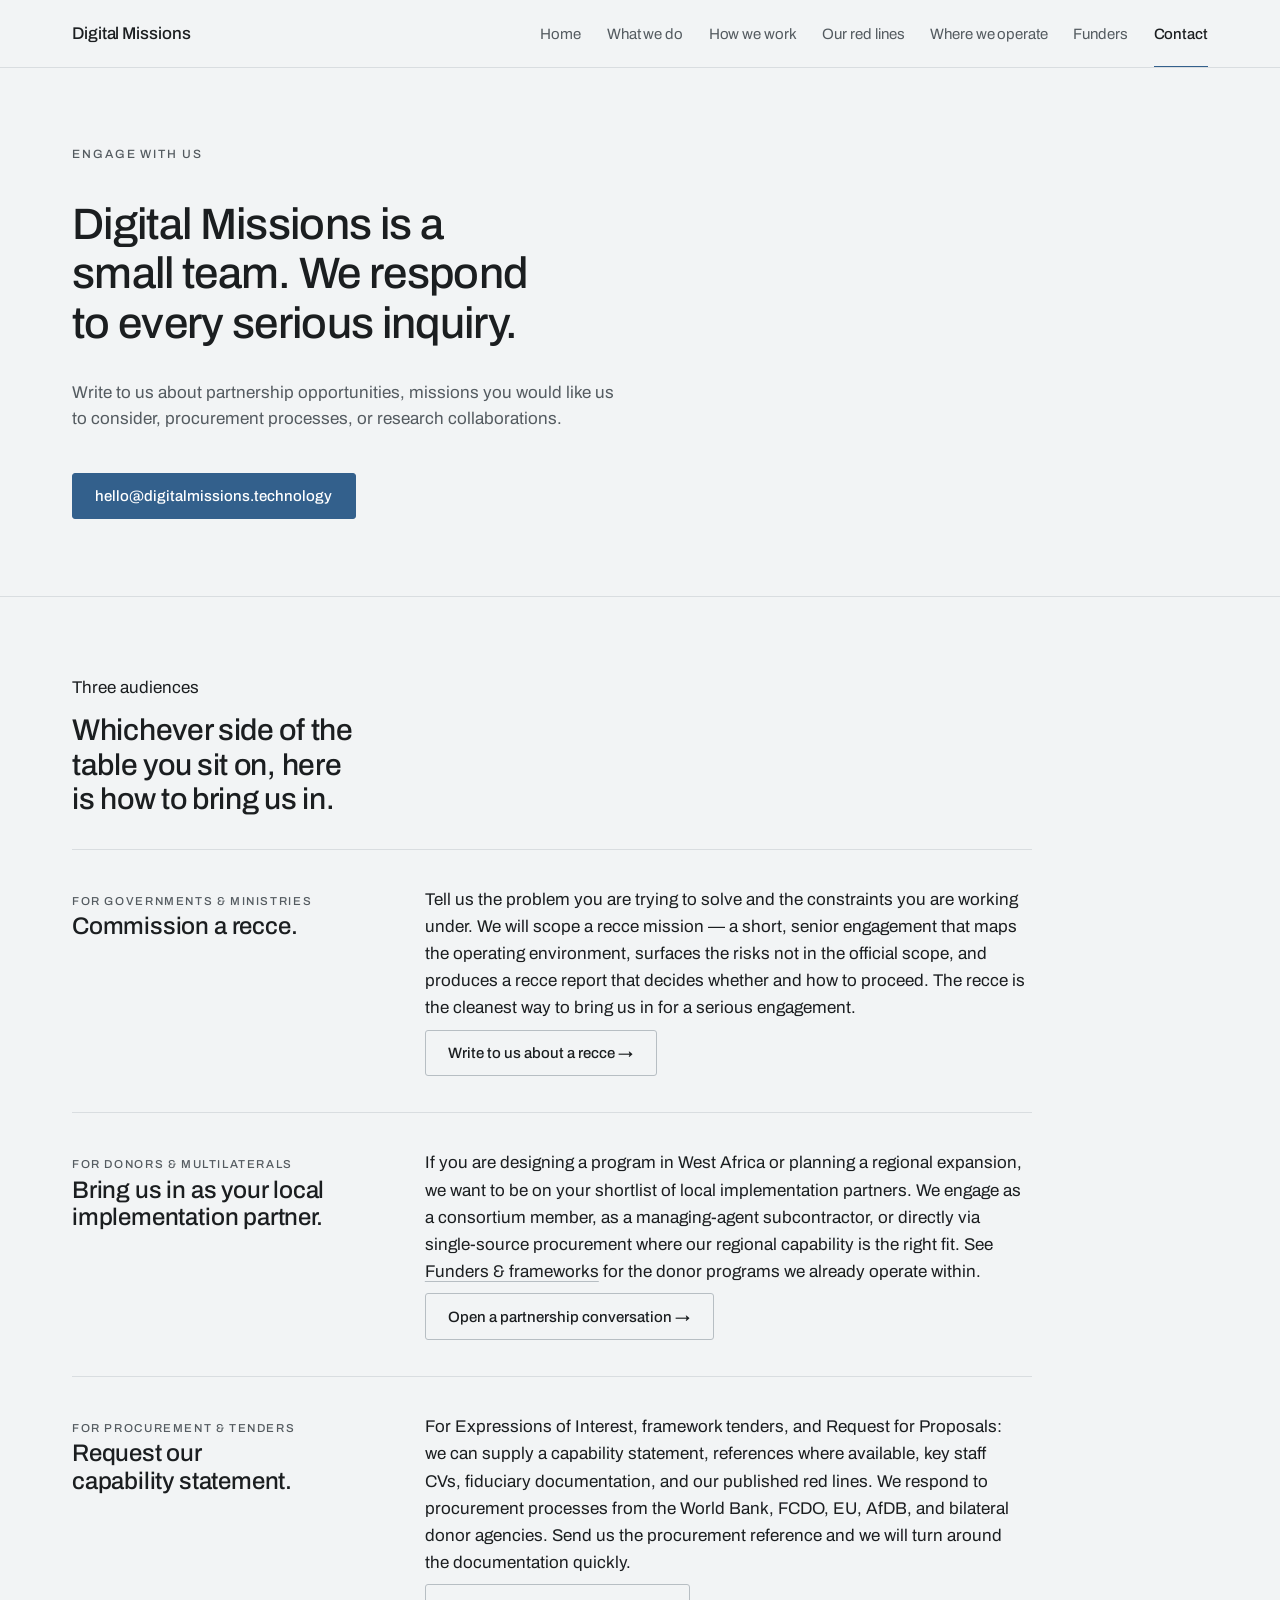
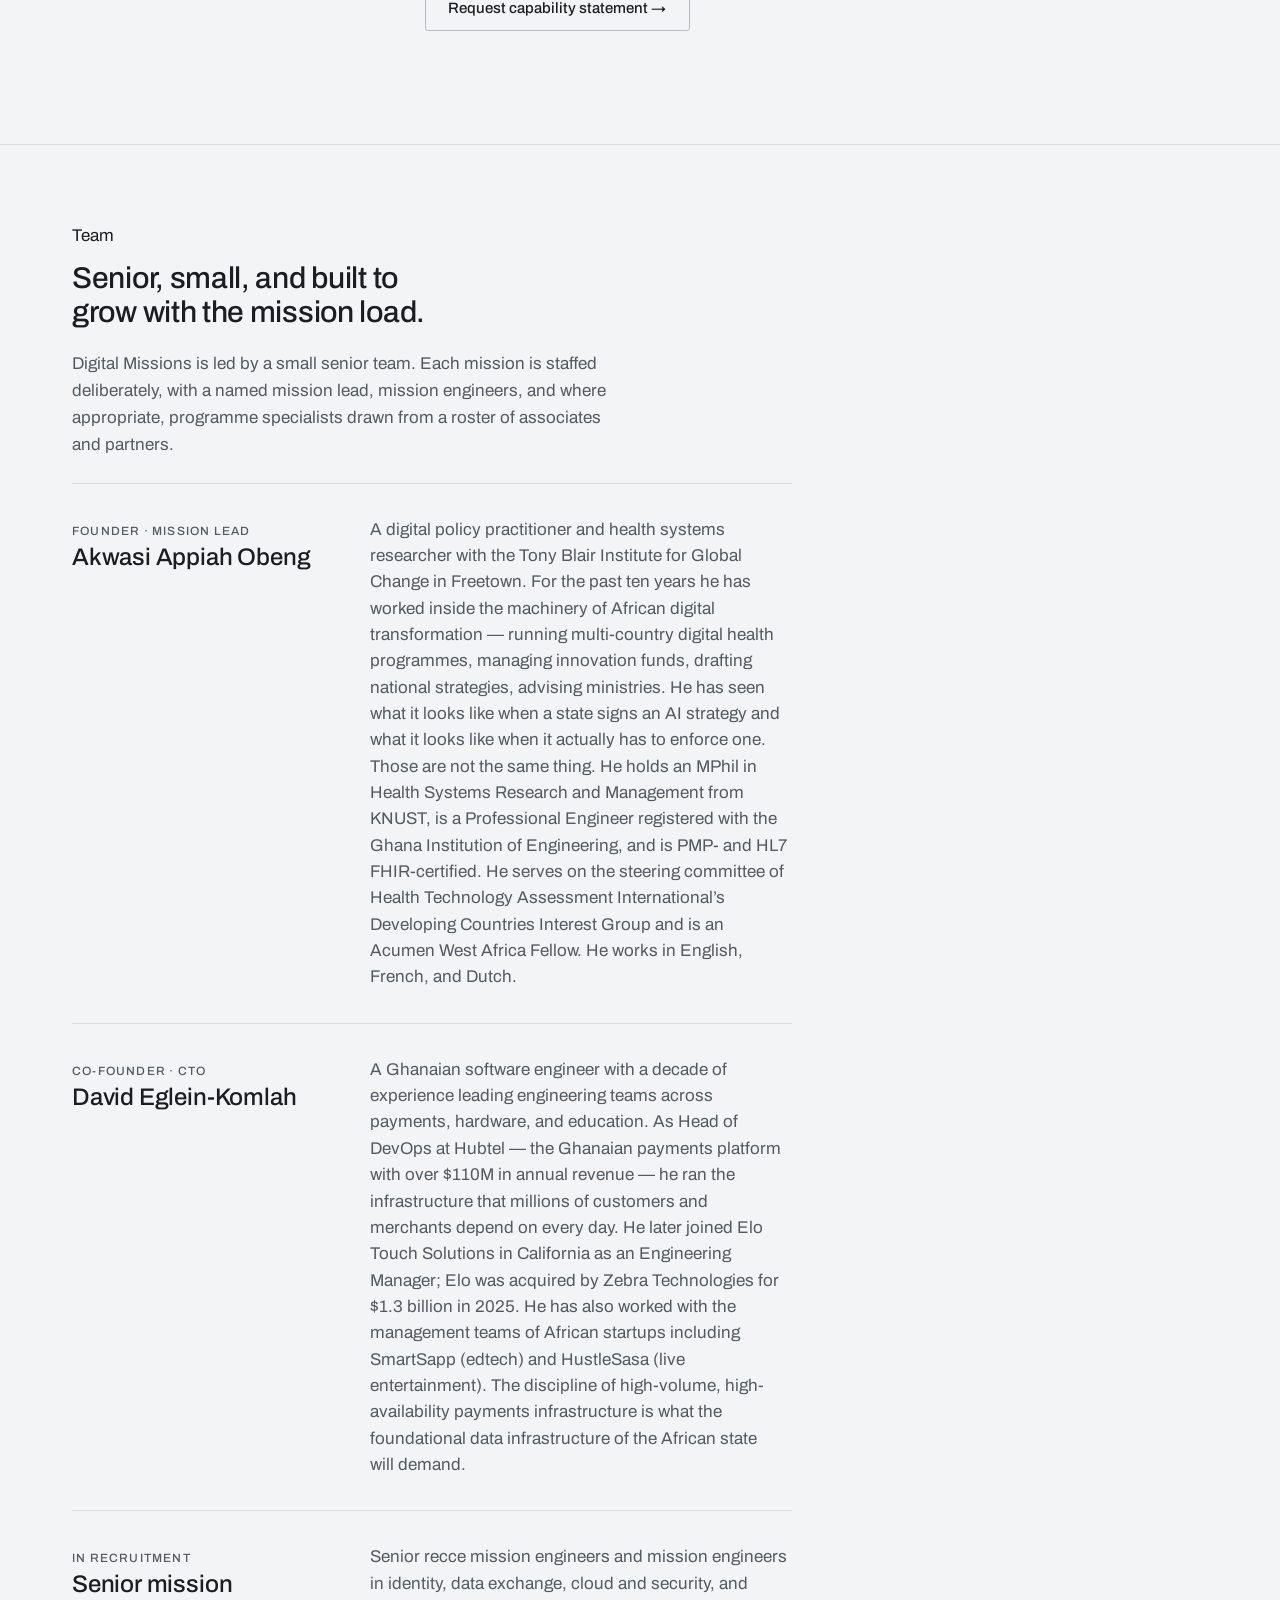
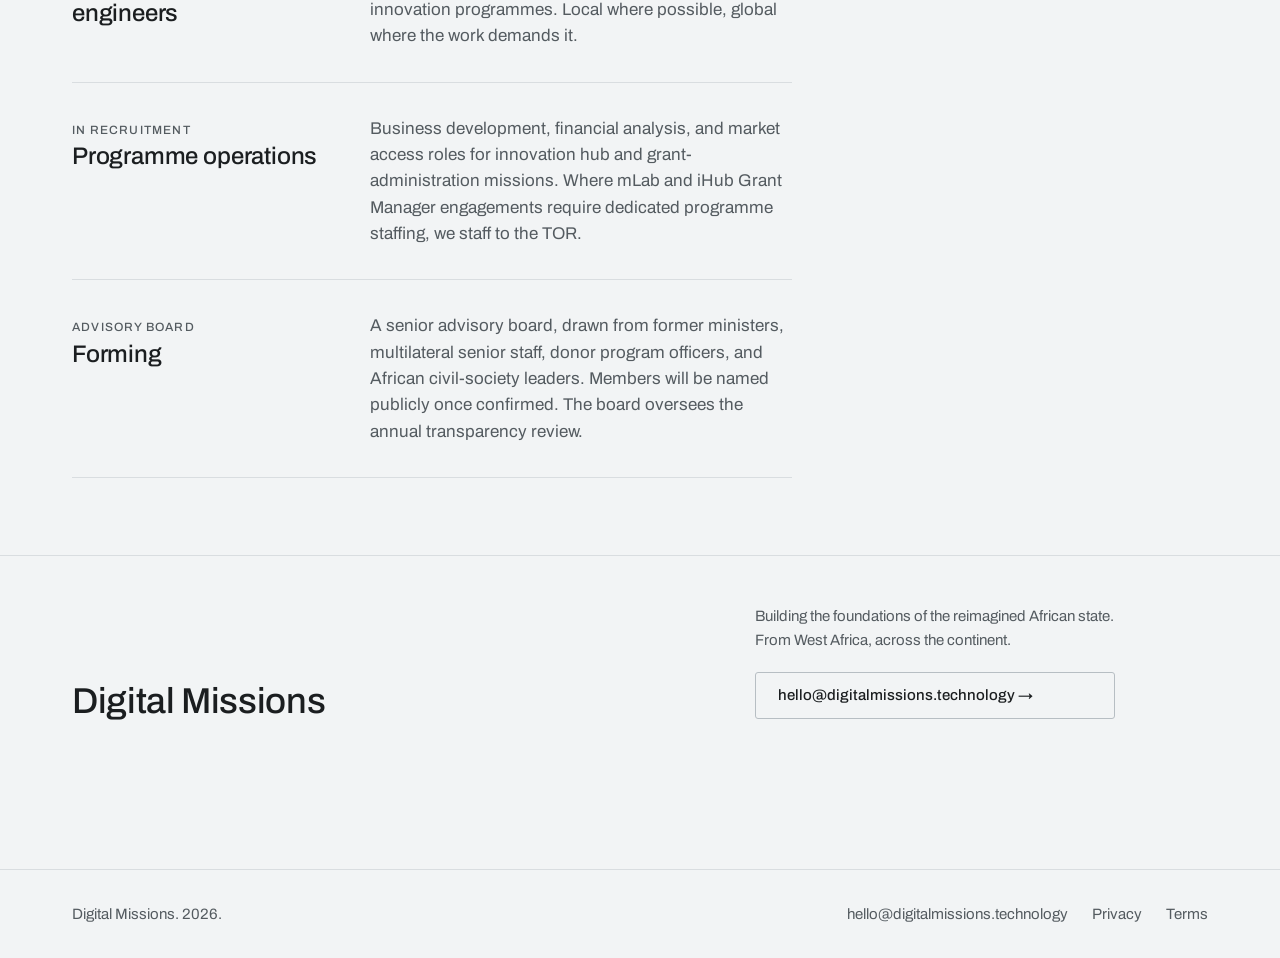
==== contact.html @ 61e6947c "Calm blue system: cool field, slate-navy panels, steel-blue accent 'Introduce some calm blue' execut" ====
<!doctype html>
<html lang="en">
<head>
  <meta charset="utf-8">
  <meta name="viewport" content="width=device-width, initial-scale=1">
  <meta name="theme-color" content="#F2F4F5">
  <title>Contact &mdash; Digital Missions</title>
  <meta name="description" content="Digital Missions is a small team. We respond to every serious inquiry. Write to us about partnership opportunities, missions you would like us to consider, or research collaborations.">
  <link rel="canonical" href="https://digitalmissions.technology/contact.html">
  <link rel="icon" type="image/svg+xml" href="assets/favicon.svg">
  <link rel="preconnect" href="https://fonts.googleapis.com">
  <link rel="preconnect" href="https://fonts.gstatic.com" crossorigin>
  <link rel="stylesheet" href="assets/styles.css?v=20260628.4">
</head>
<body>

<a class="skip-link" href="#main">Skip to content</a>

<header class="site-header">
  <div class="container header-inner">
    <a class="brand" href="index.html" aria-label="Digital Missions">Digital Missions</a>
    <nav class="primary-nav" aria-label="Primary">
      <ul>
        <li><a href="index.html">Home</a></li>
        <li><a href="what-we-do.html">What we do</a></li>
        <li><a href="how-we-work.html">How we work</a></li>
        <li><a href="our-red-lines.html">Our red lines</a></li>
        <li><a href="where-we-operate.html">Where we operate</a></li>
        <li><a href="funders.html">Funders</a></li>
        <li><a href="contact.html" aria-current="page">Contact</a></li>
      </ul>
    </nav>
    <details class="mobile-nav" aria-label="Primary navigation">
      <summary><span>Toggle navigation</span></summary>
      <div class="mobile-nav-panel">
        <ul>
          <li><a href="index.html">Home</a></li>
          <li><a href="what-we-do.html">What we do</a></li>
          <li><a href="how-we-work.html">How we work</a></li>
          <li><a href="our-red-lines.html">Our red lines</a></li>
          <li><a href="where-we-operate.html">Where we operate</a></li>
        <li><a href="funders.html">Funders</a></li>
          <li><a href="contact.html" aria-current="page">Contact</a></li>
        </ul>
      </div>
    </details>
  </div>
</header>

<main id="main">

  <section class="hero-soft">
    <div class="container">
      <span class="hero-tag">Engage with us</span>
      <h1>Digital Missions is a small team. We respond to every serious inquiry.</h1>
      <p class="hero-summary">Write to us about partnership opportunities, missions you would like us to consider, procurement processes, or research collaborations.</p>
      <div class="hero-actions">
        <a class="btn btn--filled" href="mailto:hello@digitalmissions.technology">hello@digitalmissions.technology</a>
      </div>
    </div>
  </section>

  <!-- Three audiences -->
  <section class="section">
    <div class="container">
      <div class="column column--wide">
        <header style="margin-bottom: 2rem;">
          <span class="hero-tag" style="display: block; margin-bottom: 0.75rem;">Three audiences</span>
          <h2 style="max-width: 22ch;">Whichever side of the table you sit on, here is how to bring us in.</h2>
        </header>

        <div class="audience-list">
          <article class="audience">
            <div>
              <span class="audience__label">For governments &amp; ministries</span>
              <h3 class="audience__title">Commission a recce.</h3>
            </div>
            <div>
              <p class="audience__body">Tell us the problem you are trying to solve and the constraints you are working under. We will scope a recce mission &mdash; a short, senior engagement that maps the operating environment, surfaces the risks not in the official scope, and produces a recce report that decides whether and how to proceed. The recce is the cleanest way to bring us in for a serious engagement.</p>
              <a class="btn audience__cta" href="mailto:hello@digitalmissions.technology?subject=Recce%20enquiry">Write to us about a recce &rarr;</a>
            </div>
          </article>

          <article class="audience">
            <div>
              <span class="audience__label">For donors &amp; multilaterals</span>
              <h3 class="audience__title">Bring us in as your local implementation partner.</h3>
            </div>
            <div>
              <p class="audience__body">If you are designing a program in West Africa or planning a regional expansion, we want to be on your shortlist of local implementation partners. We engage as a consortium member, as a managing-agent subcontractor, or directly via single-source procurement where our regional capability is the right fit. See <a href="funders.html">Funders &amp; frameworks</a> for the donor programs we already operate within.</p>
              <a class="btn audience__cta" href="mailto:hello@digitalmissions.technology?subject=Partnership%20enquiry">Open a partnership conversation &rarr;</a>
            </div>
          </article>

          <article class="audience">
            <div>
              <span class="audience__label">For procurement &amp; tenders</span>
              <h3 class="audience__title">Request our capability statement.</h3>
            </div>
            <div>
              <p class="audience__body">For Expressions of Interest, framework tenders, and Request for Proposals: we can supply a capability statement, references where available, key staff CVs, fiduciary documentation, and our published red lines. We respond to procurement processes from the World Bank, FCDO, EU, AfDB, and bilateral donor agencies. Send us the procurement reference and we will turn around the documentation quickly.</p>
              <a class="btn audience__cta" href="mailto:hello@digitalmissions.technology?subject=Procurement%20enquiry">Request capability statement &rarr;</a>
            </div>
          </article>
        </div>
      </div>
    </div>
  </section>

  <!-- Team -->
  <section class="section" style="border-top: 1px solid var(--color-border);">
    <div class="container">
      <div class="column">
        <header style="margin-bottom: 1.5rem;">
          <span class="hero-tag" style="display: block; margin-bottom: 0.75rem;">Team</span>
          <h2 style="max-width: 22ch;">Senior, small, and built to grow with the mission load.</h2>
          <p style="max-width: 60ch; color: var(--color-text-muted); margin-top: 1.25rem;">Digital Missions is led by a small senior team. Each mission is staffed deliberately, with a named mission lead, mission engineers, and where appropriate, programme specialists drawn from a roster of associates and partners.</p>
        </header>

        <div class="post-grid">
          <article class="post-row">
            <div>
              <span class="post-row__meta">Founder &middot; Mission lead</span>
              <p class="post-row__title" style="font-size: var(--text-2xl);">Akwasi Appiah Obeng</p>
            </div>
            <p class="post-row__body">A digital policy practitioner and health systems researcher with the Tony Blair Institute for Global Change in Freetown. For the past ten years he has worked inside the machinery of African digital transformation &mdash; running multi-country digital health programmes, managing innovation funds, drafting national strategies, advising ministries. He has seen what it looks like when a state signs an AI strategy and what it looks like when it actually has to enforce one. Those are not the same thing. He holds an MPhil in Health Systems Research and Management from KNUST, is a Professional Engineer registered with the Ghana Institution of Engineering, and is PMP- and HL7 FHIR-certified. He serves on the steering committee of Health Technology Assessment International&rsquo;s Developing Countries Interest Group and is an Acumen West Africa Fellow. He works in English, French, and Dutch.</p>
          </article>

          <article class="post-row">
            <div>
              <span class="post-row__meta">Co-founder &middot; CTO</span>
              <p class="post-row__title" style="font-size: var(--text-2xl);">David Eglein-Komlah</p>
            </div>
            <p class="post-row__body">A Ghanaian software engineer with a decade of experience leading engineering teams across payments, hardware, and education. As Head of DevOps at Hubtel &mdash; the Ghanaian payments platform with over $110M in annual revenue &mdash; he ran the infrastructure that millions of customers and merchants depend on every day. He later joined Elo Touch Solutions in California as an Engineering Manager; Elo was acquired by Zebra Technologies for $1.3 billion in 2025. He has also worked with the management teams of African startups including SmartSapp (edtech) and HustleSasa (live entertainment). The discipline of high-volume, high-availability payments infrastructure is what the foundational data infrastructure of the African state will demand.</p>
          </article>

          <article class="post-row">
            <div>
              <span class="post-row__meta">In recruitment</span>
              <p class="post-row__title" style="font-size: var(--text-2xl);">Senior mission engineers</p>
            </div>
            <p class="post-row__body">Senior recce mission engineers and mission engineers in identity, data exchange, cloud and security, and innovation programmes. Local where possible, global where the work demands it.</p>
          </article>

          <article class="post-row">
            <div>
              <span class="post-row__meta">In recruitment</span>
              <p class="post-row__title" style="font-size: var(--text-2xl);">Programme operations</p>
            </div>
            <p class="post-row__body">Business development, financial analysis, and market access roles for innovation hub and grant-administration missions. Where mLab and iHub Grant Manager engagements require dedicated programme staffing, we staff to the TOR.</p>
          </article>

          <article class="post-row">
            <div>
              <span class="post-row__meta">Advisory board</span>
              <p class="post-row__title" style="font-size: var(--text-2xl);">Forming</p>
            </div>
            <p class="post-row__body">A senior advisory board, drawn from former ministers, multilateral senior staff, donor program officers, and African civil-society leaders. Members will be named publicly once confirmed. The board oversees the annual transparency review.</p>
          </article>
        </div>
      </div>
    </div>
  </section>

</main>

<aside class="big-wordmark">
  <div class="container">
    <h2 class="big-wordmark__mark">Digital Missions</h2>
    <div class="big-wordmark__signup">
      <p>Building the foundations of the reimagined African state. From West Africa, across the continent.</p>
      <a class="btn big-wordmark__cta" href="mailto:hello@digitalmissions.technology">hello@digitalmissions.technology &rarr;</a>
    </div>
  </div>
  <div class="big-wordmark__dots" aria-hidden="true"></div>
</aside>

<footer class="site-footer">
  <div class="container footer-inner">
    <div>Digital Missions. 2026.</div>
    <ul>
      <li><a href="mailto:hello@digitalmissions.technology">hello@digitalmissions.technology</a></li>
      <li><a href="privacy.html">Privacy</a></li>
      <li><a href="terms.html">Terms</a></li>
    </ul>
  </div>
</footer>

</body>
</html>
---- assets/styles.css ----
/* ==========================================================================
   Digital Missions — Stylesheet · RAMS EDITION
   One typeface. One alignment axis. One functional accent.
   Weniger, aber besser.
   ========================================================================== */

@import url('https://fonts.googleapis.com/css2?family=Archivo:wght@400;500;600&display=swap');

/* ----------------------------------------------------------------- Tokens */

:root {
  /* Cool instrument grays — the field carries a calm blue undertone */
  --color-bg:              #F2F4F5;
  --color-hero-bg:         #E8EBED;
  --color-dark-bg:         #21303C;   /* statement panels: deep calm slate-navy */
  --color-dark-text:       #EEF2F4;
  --color-dark-muted:      #93A3AD;
  --color-text:            #1B1E20;
  --color-text-muted:      #545B60;
  /* The single functional accent — calm steel blue.
     Used ONLY for: current state, primary action, live status, focus. */
  --color-accent:          #33608C;
  --color-accent-hover:    #274B6E;
  --color-border:          #D9DDE0;
  --color-border-strong:   #B7BEC3;
  --color-selection-bg:    #33608C;
  --color-selection-text:  #FFFFFF;

  /* One typeface. Grotesque, in the Akzidenz lineage. */
  --font-sans:  'Archivo', -apple-system, BlinkMacSystemFont, 'Segoe UI', Roboto, system-ui, sans-serif;
  --font-serif: 'Archivo', -apple-system, BlinkMacSystemFont, 'Segoe UI', Roboto, system-ui, sans-serif;
  --font-mono:  'Archivo', -apple-system, BlinkMacSystemFont, 'Segoe UI', Roboto, system-ui, sans-serif;

  --content-width:  720px;
  --wide-width:     960px;
  --max-width:      1200px;
  --gutter:         clamp(1.25rem, 4vw, 2rem);

  /* Quieter scale — instrument, not billboard */
  --text-xs:   0.8125rem;
  --text-sm:   0.9375rem;
  --text-base: 1.0625rem;
  --text-lg:   1.1875rem;
  --text-xl:   1.25rem;
  --text-2xl:  clamp(1.3125rem, 0.6vw + 1.125rem, 1.5rem);
  --text-3xl:  clamp(1.5rem, 1vw + 1.1875rem, 1.875rem);
  --text-4xl:  clamp(1.75rem, 1.5vw + 1.25rem, 2.25rem);
  --text-5xl:  clamp(2rem, 2vw + 1.375rem, 2.75rem);

  --leading-tight:  1.15;
  --leading-snug:   1.3;
  --leading-normal: 1.5;
  --leading-body:   1.6;
}

/* ------------------------------------------------------------------ Reset */

*, *::before, *::after { box-sizing: border-box; }

html, body, h1, h2, h3, h4, h5, h6, p, ol, ul, dl, dt, dd, figure, blockquote {
  margin: 0;
  padding: 0;
}

html {
  -webkit-text-size-adjust: 100%;
  text-size-adjust: 100%;
  scroll-behavior: smooth;
}

@media (prefers-reduced-motion: reduce) {
  html { scroll-behavior: auto; }
  *, *::before, *::after { transition: none !important; animation: none !important; }
}

body {
  font-family: var(--font-sans);
  font-size: var(--text-base);
  line-height: var(--leading-body);
  color: var(--color-text);
  background-color: var(--color-bg);
  -webkit-font-smoothing: antialiased;
  -moz-osx-font-smoothing: grayscale;
  text-rendering: optimizeLegibility;
  font-feature-settings: 'kern' 1, 'liga' 1, 'calt' 1, 'ss01' 1;
  min-height: 100vh;
  display: flex;
  flex-direction: column;
}

img, svg { display: block; max-width: 100%; }
ul, ol { list-style: none; }
button { font: inherit; cursor: pointer; }

::selection {
  background: var(--color-selection-bg);
  color: var(--color-selection-text);
}

::-moz-selection {
  background: var(--color-selection-bg);
  color: var(--color-selection-text);
}

:focus-visible {
  outline: 2px solid var(--color-accent);
  outline-offset: 3px;
  border-radius: 1px;
}

/* ------------------------------------------------------------ Typography */

h1, h2, h3, h4 {
  color: var(--color-text);
  text-wrap: balance;
}

/* One grotesque, medium weight. The hierarchy is size and space, not voice. */
h1 {
  font-family: var(--font-sans);
  font-weight: 500;
  font-size: var(--text-5xl);
  line-height: 1.1;
  letter-spacing: -0.015em;
}

h2 {
  font-family: var(--font-sans);
  font-weight: 500;
  font-size: var(--text-3xl);
  line-height: 1.15;
  letter-spacing: -0.01em;
}

h3 {
  font-family: var(--font-sans);
  font-weight: 500;
  font-size: var(--text-xl);
  line-height: var(--leading-snug);
  letter-spacing: -0.008em;
}

h4 {
  font-family: var(--font-sans);
  font-weight: 500;
  font-size: var(--text-lg);
  line-height: var(--leading-snug);
}

p {
  max-width: 68ch;
  text-wrap: pretty;
  hyphens: auto;
  -webkit-hyphens: auto;
}

p + p { margin-top: 1em; }

a {
  color: inherit;
  text-decoration: underline;
  text-decoration-color: var(--color-border-strong);
  text-decoration-thickness: 1px;
  text-underline-offset: 0.22em;
  transition: color 120ms ease, text-decoration-color 120ms ease;
}

a:hover {
  color: var(--color-accent);
  text-decoration-color: var(--color-accent);
}

strong, b { font-weight: 600; }
em, i { font-style: italic; }

/* Eyebrow / kicker — now mono */
.eyebrow {
  font-family: var(--font-mono);
  font-size: 0.78rem;
  font-weight: 500;
  letter-spacing: 0.08em;
  text-transform: uppercase;
  color: var(--color-text-muted);
  display: inline-block;
  font-feature-settings: 'kern' 1, 'liga' 0;
}

/* Generic monospace utility */
.mono {
  font-family: var(--font-mono);
  font-feature-settings: 'kern' 1, 'liga' 0;
  letter-spacing: 0;
}

/* Section index marker —  §01 / THE ARGUMENT —————— */
.section-index {
  display: flex;
  align-items: center;
  gap: 0.75rem;
  font-family: var(--font-mono);
  font-size: 0.75rem;
  font-weight: 500;
  letter-spacing: 0.14em;
  text-transform: uppercase;
  color: var(--color-text-muted);
  margin-bottom: 1.75rem;
}

.section-index__num {
  color: var(--color-accent);
  font-weight: 600;
}

.section-index__rule {
  flex: 1;
  height: 1px;
  background: var(--color-border-strong);
  display: block;
}

/* Live status dot (●) */
.status-dot {
  display: inline-block;
  width: 0.5rem;
  height: 0.5rem;
  border-radius: 50%;
  background: var(--color-accent);
  vertical-align: 0.04em;
  margin-right: 0.45rem;
  position: relative;
}

.status-dot--live::after {
  content: '';
  position: absolute;
  inset: -3px;
  border-radius: 50%;
  border: 1px solid var(--color-accent);
  opacity: 0.45;
  animation: pulse-ring 2.4s cubic-bezier(0.2, 0, 0.4, 1) infinite;
}

.status-dot--idle {
  background: transparent;
  border: 1px solid var(--color-border-strong);
}

@keyframes pulse-ring {
  0%   { transform: scale(0.85); opacity: 0.55; }
  70%  { transform: scale(1.45); opacity: 0; }
  100% { transform: scale(1.45); opacity: 0; }
}

@media (prefers-reduced-motion: reduce) {
  .status-dot--live::after { animation: none; opacity: 0; }
}

/* Mono key-value rows  (COORD / BASE / STATUS) */
.kv {
  display: grid;
  grid-template-columns: max-content 1fr;
  column-gap: 1.25rem;
  row-gap: 0.5rem;
  font-family: var(--font-mono);
  font-size: 0.8125rem;
  letter-spacing: 0.02em;
  margin-top: 1rem;
}

.kv dt {
  color: var(--color-text-muted);
  text-transform: uppercase;
  font-weight: 500;
  letter-spacing: 0.1em;
}

.kv dd {
  color: var(--color-text);
  margin: 0;
}

.kv dd .ok { color: var(--color-accent); font-weight: 500; }

/* Pull quote — serif */
.pullquote {
  font-family: var(--font-serif);
  font-style: italic;
  font-weight: 400;
  font-size: var(--text-3xl);
  line-height: 1.25;
  color: var(--color-accent);
  letter-spacing: -0.01em;
  max-width: 24ch;
  text-wrap: balance;
  border-left: 2px solid var(--color-accent);
  padding-left: clamp(1rem, 2vw, 1.5rem);
  margin: clamp(2.5rem, 5vw, 4rem) 0;
}

.pullquote::before { content: '\201C'; }
.pullquote::after  { content: '\201D'; }

/* Subhead — serif, used in hero */
.subhead {
  font-family: var(--font-serif);
  font-weight: 400;
  font-size: var(--text-3xl);
  line-height: 1.3;
  letter-spacing: -0.01em;
  color: var(--color-text);
  max-width: 22ch;
  text-wrap: balance;
}

/* Generic muted helper */
.muted { color: var(--color-text-muted); }

/* ----------------------------------------------------- Layout primitives */

.container {
  width: 100%;
  max-width: var(--max-width);
  margin-inline: auto;
  padding-inline: var(--gutter);
}

.column {
  width: 100%;
  max-width: var(--content-width);
  margin-inline: auto;
}

.column--wide {
  max-width: var(--wide-width);
}

.skip-link {
  position: absolute;
  top: -100px;
  left: var(--gutter);
  background: var(--color-text);
  color: var(--color-bg);
  padding: 0.75rem 1rem;
  z-index: 100;
  text-decoration: none;
  font-size: var(--text-sm);
  font-weight: 500;
}

.skip-link:focus { top: 1rem; }

/* ------------------------------------------------------- Site header/nav */

.site-header {
  position: relative;
  border-bottom: 1px solid var(--color-border);
  background: var(--color-bg);
  z-index: 10;
}

.header-inner {
  display: flex;
  align-items: center;
  justify-content: space-between;
  gap: 2rem;
  padding-block: 1.25rem;
}

.brand {
  display: inline-flex;
  align-items: center;
  gap: 0.7rem;
  font-family: var(--font-sans);
  font-weight: 600;
  font-size: 1.0625rem;
  letter-spacing: -0.01em;
  color: var(--color-text);
  text-decoration: none;
  white-space: nowrap;
}

.brand:hover { color: var(--color-accent); }

.brand-mark {
  display: block;
  width: 44px;
  height: auto;
  flex-shrink: 0;
  color: var(--color-text);
  transition: transform 200ms ease;
}

.brand:hover .brand-mark {
  transform: translateX(1px);
}

.brand-mark path,
.brand-mark polygon,
.brand-mark polyline,
.brand-mark line {
  stroke: currentColor;
}

.brand-mark circle {
  stroke: currentColor;
}

.brand-mark circle[fill] {
  fill: currentColor;
}

.brand-name__abbr {
  display: block;
  font-family: var(--font-mono);
  font-size: 0.66rem;
  font-weight: 500;
  letter-spacing: 0.18em;
  color: var(--color-text-muted);
  text-transform: uppercase;
  margin-top: 0.1rem;
}

.brand-stack {
  display: inline-flex;
  flex-direction: column;
  align-items: flex-start;
  line-height: 1.05;
}

.primary-nav { display: none; }

.primary-nav ul {
  display: flex;
  align-items: center;
  gap: clamp(1rem, 2vw, 1.75rem);
}

.primary-nav a {
  font-size: var(--text-sm);
  text-decoration: none;
  color: var(--color-text-muted);
  letter-spacing: -0.005em;
  padding-block: 0.25rem;
  position: relative;
  transition: color 120ms ease;
}

.primary-nav a:hover {
  color: var(--color-text);
}

.primary-nav a[aria-current="page"] {
  color: var(--color-text);
  font-weight: 500;
}

.primary-nav a[aria-current="page"]::after {
  content: '';
  position: absolute;
  left: 0;
  right: 0;
  bottom: -1.3rem;
  height: 1px;
  background: var(--color-accent);
}

@media (min-width: 880px) {
  .primary-nav { display: block; }
  .mobile-nav-toggle { display: none; }
}

/* Mobile disclosure nav (uses <details>) */
.mobile-nav {
  display: block;
}

@media (min-width: 880px) {
  .mobile-nav { display: none; }
}

.mobile-nav summary {
  list-style: none;
  font-size: var(--text-sm);
  font-weight: 500;
  letter-spacing: 0.04em;
  text-transform: uppercase;
  cursor: pointer;
  color: var(--color-text);
  padding: 0.4rem 0;
  user-select: none;
}

.mobile-nav summary::-webkit-details-marker { display: none; }
.mobile-nav summary::marker { content: ''; }

.mobile-nav summary::after {
  content: 'Menu';
}

.mobile-nav[open] summary::after {
  content: 'Close';
}

.mobile-nav summary span { display: none; }

.mobile-nav-panel {
  position: absolute;
  top: 100%;
  left: 0;
  right: 0;
  background: var(--color-bg);
  border-bottom: 1px solid var(--color-border);
  padding: 1rem var(--gutter) 2rem;
  z-index: 50;
  box-shadow: 0 8px 24px -16px rgba(26, 26, 26, 0.18);
}

.mobile-nav-panel ul { display: grid; gap: 0.25rem; }

.mobile-nav-panel a {
  display: block;
  font-size: var(--text-lg);
  text-decoration: none;
  padding: 0.75rem 0;
  border-bottom: 1px solid var(--color-border);
  color: var(--color-text);
}

.mobile-nav-panel a[aria-current="page"] {
  color: var(--color-accent);
  font-weight: 500;
}

/* -------------------------------------------------------------- Sections */

main { flex: 1; }

.section {
  padding-block: clamp(3rem, 6vw, 5.5rem);
}

.section--hero {
  padding-block: clamp(4rem, 9vw, 8rem) clamp(3rem, 6vw, 5rem);
}

.section--tight {
  padding-block: clamp(2rem, 4vw, 3.5rem);
}

.section + .section {
  border-top: 1px solid var(--color-border);
}

.section-eyebrow {
  margin-bottom: 1.25rem;
}

.section-heading {
  margin-bottom: 1.5rem;
}

/* --------------------------------------------------------------- Hero    */

.hero {
  display: grid;
  gap: clamp(1.5rem, 3vw, 2.5rem);
}

.hero h1 {
  font-size: var(--text-5xl);
  line-height: 1.05;
  letter-spacing: -0.03em;
  font-weight: 600;
  margin-top: 0.25rem;
}

.hero .subhead {
  max-width: 28ch;
}

.hero-lede {
  font-size: var(--text-lg);
  color: var(--color-text-muted);
  max-width: 60ch;
  margin-top: 0.5rem;
}

/* ------------------------------------------------------- Argument blocks */

.argument-stack {
  display: grid;
  gap: clamp(2.5rem, 5vw, 4rem);
}

.argument {
  display: grid;
  gap: 0.75rem;
  padding-top: 2rem;
  border-top: 1px solid var(--color-border);
}

.argument:first-child {
  border-top: 0;
  padding-top: 0;
}

.argument h3 {
  font-size: var(--text-2xl);
  line-height: 1.25;
  letter-spacing: -0.02em;
  font-weight: 600;
  max-width: 28ch;
  text-wrap: balance;
}

.argument p {
  color: var(--color-text);
}

.argument-number {
  display: inline-flex;
  align-items: center;
  gap: 0.5rem;
  font-family: var(--font-mono);
  font-size: 0.75rem;
  font-weight: 500;
  letter-spacing: 0.12em;
  color: var(--color-accent);
  margin-bottom: 0.6rem;
  text-transform: uppercase;
}

.argument-number::before {
  content: '';
  display: inline-block;
  width: 1.25rem;
  height: 1px;
  background: var(--color-accent);
}

/* ------------------------------------------------------- Capabilities    */

.capability-list {
  display: grid;
  gap: 0;
  border-top: 1px solid var(--color-border-strong);
}

.capability {
  display: grid;
  grid-template-columns: auto 1fr;
  gap: 1rem;
  padding-block: 1.5rem;
  border-bottom: 1px solid var(--color-border);
  align-items: baseline;
}

.capability__index {
  font-family: var(--font-mono);
  font-size: 0.75rem;
  font-weight: 500;
  letter-spacing: 0.06em;
  color: var(--color-accent);
  align-self: start;
  padding-top: 0.4rem;
  white-space: nowrap;
}

.capability__title {
  font-size: var(--text-lg);
  font-weight: 600;
  letter-spacing: -0.01em;
  color: var(--color-text);
  margin: 0;
}

.capability__body {
  color: var(--color-text-muted);
  font-size: 1.0625rem;
  margin-top: 0.35rem;
}

.capability__title-wrap {
  display: contents;
}

@media (min-width: 760px) {
  .capability {
    grid-template-columns: 4rem minmax(0, 0.95fr) minmax(0, 1.55fr);
    gap: 1.5rem;
    align-items: baseline;
  }
  .capability__title { padding-right: 1rem; }
  .capability__body { margin-top: 0; }
}

/* ----------------------------------------------------- Lifecycle diagram
   A strict five-column table in the site's hairline-grid system.
   Sequence is carried by the numbers; no arrows, no decoration.
   All rows top-aligned so labels, titles, and bodies share baselines. */

.lifecycle {
  display: grid;
  grid-template-columns: 1fr;
  gap: 1px;
  background: var(--color-border);
  border: 1px solid var(--color-border);
  margin-block: clamp(2rem, 4vw, 3rem);
}

.lifecycle-stage {
  background: var(--color-bg);
  padding: 1.5rem;
  display: grid;
  gap: 0.6rem;
  align-content: start;
}

.lifecycle-stage__num {
  font-family: var(--font-mono);
  font-size: 0.72rem;
  font-weight: 500;
  color: var(--color-text-muted);
  letter-spacing: 0.18em;
  text-transform: uppercase;
}

.lifecycle-stage__title {
  font-family: var(--font-sans);
  font-size: var(--text-lg);
  font-weight: 500;
  letter-spacing: -0.008em;
  color: var(--color-text);
  line-height: 1.2;
}

.lifecycle-stage__body {
  font-size: 0.9375rem;
  line-height: 1.55;
  color: var(--color-text-muted);
  margin-top: 0.35rem;
}

@media (min-width: 880px) {
  .lifecycle {
    grid-template-columns: repeat(5, 1fr);
  }
  .lifecycle-stage {
    padding: 1.25rem;
  }
  .lifecycle-stage__title {
    font-size: var(--text-base);
  }
  .lifecycle-stage__body {
    font-size: 0.875rem;
  }
}

@media (min-width: 1100px) {
  .lifecycle-stage { padding: 1.5rem; }
}

/* ---------------------------------------------------------- Glossary     */

.glossary {
  display: grid;
  gap: 0;
}

.glossary-term {
  display: grid;
  gap: 0.5rem;
  padding-block: 1.75rem;
  border-bottom: 1px solid var(--color-border);
}

.glossary-term:last-child { border-bottom: 0; }

.glossary-term dt {
  font-family: var(--font-serif);
  font-size: var(--text-xl);
  font-weight: 500;
  letter-spacing: -0.01em;
  color: var(--color-accent);
  font-style: italic;
}

.glossary-term dd {
  margin-left: 0;
  color: var(--color-text);
  max-width: 64ch;
}

@media (min-width: 720px) {
  .glossary-term {
    grid-template-columns: minmax(180px, 1fr) minmax(0, 2.4fr);
    gap: 2.25rem;
    align-items: baseline;
  }
  .glossary-term dt { font-size: var(--text-lg); }
}

/* ----------------------------------------------------- Geographies stack */

.geo-list {
  display: grid;
  gap: 0;
  border-top: 1px solid var(--color-border-strong);
}

.geo-item {
  padding-block: 2rem;
  border-bottom: 1px solid var(--color-border);
  display: grid;
  gap: 0.65rem;
  position: relative;
}

.geo-item:last-child { border-bottom: 0; }

.geo-item__head {
  display: flex;
  flex-wrap: wrap;
  align-items: baseline;
  gap: 0.75rem 1.25rem;
  font-family: var(--font-mono);
  font-size: 0.75rem;
  font-weight: 500;
  letter-spacing: 0.1em;
  text-transform: uppercase;
  color: var(--color-text-muted);
}

.geo-item__id {
  color: var(--color-accent);
  font-weight: 600;
}

.geo-item__status {
  display: inline-flex;
  align-items: center;
  margin-left: auto;
}

.geo-item h3 {
  font-size: var(--text-2xl);
  font-weight: 600;
  letter-spacing: -0.02em;
  font-family: var(--font-sans);
  margin-top: 0.25rem;
}

.geo-item h3 small {
  display: block;
  font-family: var(--font-mono);
  font-weight: 400;
  font-size: 0.5em;
  color: var(--color-text-muted);
  letter-spacing: 0.06em;
  text-transform: uppercase;
  margin-top: 0.55rem;
}

.geo-item p {
  color: var(--color-text);
  max-width: 60ch;
}

/* ----------------------------------------------------------- Long form   */

.longform p,
.longform li {
  font-size: var(--text-base);
  line-height: var(--leading-body);
  color: var(--color-text);
}

.longform > * + * { margin-top: 1.25em; }

.longform h2 {
  font-size: var(--text-2xl);
  font-weight: 600;
  margin-top: 3rem;
  margin-bottom: 0.75rem;
  letter-spacing: -0.02em;
  scroll-margin-top: 4rem;
}

.longform h3 {
  font-size: var(--text-xl);
  font-weight: 600;
  margin-top: 2rem;
  margin-bottom: 0.5rem;
}

.longform h2:first-child { margin-top: 0; }

.longform .lead {
  font-family: var(--font-serif);
  font-size: var(--text-xl);
  line-height: 1.45;
  font-weight: 400;
  color: var(--color-text);
  margin-bottom: 2rem;
  font-style: italic;
}

.longform ul {
  padding-left: 1.25rem;
}

.longform ul li {
  list-style: disc;
  margin-top: 0.5rem;
}

.longform hr {
  border: 0;
  height: 1px;
  background: var(--color-border);
  margin: 3rem 0;
}

/* ------------------------------------------------------- Inline footnote */

.footnote {
  font-family: var(--font-serif);
  font-style: italic;
  font-size: var(--text-sm);
  color: var(--color-text-muted);
  border-top: 1px solid var(--color-border);
  padding-top: 1.25rem;
  margin-top: 2rem;
  display: block;
}

/* ----------------------------------------------------- Inline next link  */

.next-link {
  display: inline-flex;
  align-items: baseline;
  gap: 0.45rem;
  font-size: var(--text-sm);
  letter-spacing: 0.02em;
  text-decoration: none;
  color: var(--color-accent);
  font-weight: 500;
  text-transform: uppercase;
  letter-spacing: 0.12em;
  margin-top: 1.5rem;
}

.next-link::after {
  content: '\2192';
  transition: transform 140ms ease;
  display: inline-block;
}

.next-link:hover { color: var(--color-accent-hover); }
.next-link:hover::after { transform: translateX(3px); }

/* ------------------------------------------------------- Contact email   */

.contact-email {
  font-family: var(--font-serif);
  font-style: italic;
  font-size: var(--text-3xl);
  letter-spacing: -0.01em;
  color: var(--color-accent);
  text-decoration: none;
  display: inline-block;
  border-bottom: 1px solid var(--color-border-strong);
  padding-bottom: 0.25rem;
  transition: border-color 140ms ease, color 140ms ease;
  word-break: break-word;
}

.contact-email:hover {
  color: var(--color-accent-hover);
  border-bottom-color: var(--color-accent);
}

/* --------------------------------------------------------- Site footer   */

.site-footer {
  border-top: 1px solid var(--color-border);
  padding-block: 2rem;
  font-size: var(--text-sm);
  color: var(--color-text-muted);
  margin-top: clamp(4rem, 8vw, 7rem);
}

.footer-inner {
  display: flex;
  flex-direction: column;
  gap: 1rem;
  align-items: flex-start;
  justify-content: space-between;
}

.footer-inner ul {
  display: flex;
  flex-wrap: wrap;
  gap: 1.5rem;
}

.footer-inner a {
  text-decoration: none;
  color: var(--color-text-muted);
}

.footer-inner a:hover {
  color: var(--color-accent);
}

@media (min-width: 720px) {
  .footer-inner {
    flex-direction: row;
    align-items: center;
  }
}

/* -------------------------------------------------- Page-specific bits   */

.thesis-frame {
  border-left: 2px solid var(--color-accent);
  padding-left: clamp(1rem, 2.5vw, 1.5rem);
  margin: 2.5rem 0;
}

.thesis-frame p {
  font-family: var(--font-serif);
  font-size: var(--text-xl);
  line-height: 1.5;
  font-style: italic;
  max-width: 32ch;
}

.stat-row {
  display: grid;
  gap: 0;
  margin-block: 2rem;
  border-top: 1px solid var(--color-border);
}

.stat {
  border-bottom: 1px solid var(--color-border);
  padding-block: 1.25rem;
  display: grid;
  grid-template-columns: minmax(100px, auto) 1fr;
  gap: 1.5rem;
  align-items: baseline;
}

.stat dt {
  font-family: var(--font-serif);
  font-style: italic;
  font-size: var(--text-2xl);
  color: var(--color-accent);
  letter-spacing: -0.01em;
}

.stat dd {
  margin: 0;
  color: var(--color-text-muted);
  font-size: var(--text-sm);
  max-width: 38ch;
}

/* ============================================================
   ECOWAS interactive map (pure SVG, hover-to-highlight)
   ============================================================ */

.ecowas-map-wrap {
  display: grid;
  gap: 1.5rem;
}

.ecowas-map {
  width: 100%;
  height: auto;
  max-width: 760px;
  margin: 0 auto;
  display: block;
  font-family: var(--font-mono);
}

.ecowas-map .country path {
  fill: var(--color-hero-bg);
  stroke: var(--color-border-strong);
  stroke-width: 0.8;
  stroke-linejoin: round;
  transition: fill 160ms ease, stroke 160ms ease;
}

.ecowas-map .country:hover path,
.ecowas-map .country:focus path {
  fill: var(--color-text);
  stroke: var(--color-text);
}

.ecowas-map .country text {
  font-family: var(--font-mono);
  font-size: 11px;
  font-weight: 500;
  letter-spacing: 0.06em;
  fill: var(--color-text-muted);
  text-anchor: middle;
  pointer-events: none;
  user-select: none;
  transition: fill 160ms ease;
  dominant-baseline: middle;
}

.ecowas-map .country:hover text,
.ecowas-map .country:focus text {
  fill: var(--color-bg);
}

.ecowas-map .country {
  cursor: default;
  outline: none;
}

.ecowas-map__caption {
  font-family: var(--font-mono);
  font-size: 0.7rem;
  letter-spacing: 0.12em;
  text-transform: uppercase;
  color: var(--color-text-muted);
  text-align: center;
  max-width: 60ch;
  margin: 0 auto;
}

.ecowas-map__inset rect {
  fill: var(--color-hero-bg);
  stroke: var(--color-border-strong);
  stroke-width: 0.8;
}

.ecowas-map__inset circle {
  fill: var(--color-hero-bg);
  stroke: var(--color-border-strong);
  stroke-width: 0.6;
  transition: fill 160ms ease;
}

.ecowas-map__inset:hover circle,
.ecowas-map__inset:focus circle {
  fill: var(--color-text);
}

.ecowas-map__inset text {
  font-family: var(--font-mono);
  font-size: 9px;
  letter-spacing: 0.06em;
  fill: var(--color-text-muted);
  text-anchor: middle;
  pointer-events: none;
}

/* ============================================================
   Stats block — Tresmares-style raw numbers + mono labels
   ============================================================ */

.stats-block {
  display: grid;
  grid-template-columns: 1fr;
  gap: 1px;
  background: var(--color-border);
  border-block: 1px solid var(--color-border);
  margin-block: clamp(2rem, 4vw, 3.5rem);
}

.stat {
  background: var(--color-bg);
  padding: 2rem 1.5rem;
  display: grid;
  gap: 0.5rem;
  align-content: start;
}

.stat__num {
  display: block;
  font-family: var(--font-serif);
  font-size: clamp(2.5rem, 3vw + 1.5rem, 4rem);
  font-weight: 400;
  line-height: 1;
  letter-spacing: -0.02em;
  color: var(--color-text);
  font-optical-sizing: auto;
}

.stat__label {
  display: block;
  font-family: var(--font-mono);
  font-size: 0.72rem;
  font-weight: 500;
  letter-spacing: 0.16em;
  text-transform: uppercase;
  color: var(--color-text-muted);
  margin-top: 0.5rem;
  max-width: 24ch;
  line-height: 1.4;
}

@media (min-width: 640px) {
  .stats-block {
    grid-template-columns: repeat(2, 1fr);
  }
}

@media (min-width: 900px) {
  .stats-block {
    grid-template-columns: repeat(4, 1fr);
  }
  .stat {
    padding: 2.25rem 1.75rem;
  }
}

/* ============================================================
   Capability card metadata rows (Tresmares-style consistent fields)
   ============================================================ */

.card__meta {
  margin: 0.75rem 0 0;
  padding-top: 1rem;
  border-top: 1px solid var(--color-border);
  display: grid;
  gap: 0.4rem;
}

.card__meta-row {
  display: grid;
  grid-template-columns: 5rem 1fr;
  gap: 0.75rem;
  font-family: var(--font-mono);
  font-size: 0.7rem;
  line-height: 1.45;
}

.card__meta-key {
  margin: 0;
  text-transform: uppercase;
  letter-spacing: 0.12em;
  font-weight: 500;
  color: var(--color-text-muted);
}

.card__meta-val {
  margin: 0;
  color: var(--color-text);
  letter-spacing: 0.02em;
}

/* Bump card min-height to accommodate metadata cleanly */
.card-grid > .card {
  min-height: 240px;
}

@media (min-width: 960px) {
  .card-grid > .card {
    min-height: 260px;
  }
}

/* ============================================================
   Argument cards — bordered grid, mirrors the capabilities .card-grid
   ============================================================ */

.argument-cards {
  display: grid;
  grid-template-columns: 1fr;
  gap: 1px;
  background: var(--color-border);
  border: 1px solid var(--color-border);
}

.argument-card {
  background: var(--color-bg);
  padding: 1.5rem;
  display: grid;
  gap: 0.6rem;
  align-content: start;
  min-height: 200px;
}

.argument-card__index {
  display: block;
  font-family: var(--font-mono);
  font-size: 0.72rem;
  font-weight: 500;
  letter-spacing: 0.18em;
  text-transform: uppercase;
  color: var(--color-text-muted);
}

.argument-card__title {
  display: block;
  margin: 0;
  font-family: var(--font-serif);
  font-size: var(--text-xl);
  font-weight: 400;
  line-height: 1.18;
  letter-spacing: -0.008em;
  color: var(--color-text);
  text-decoration: none;
  text-wrap: balance;
}

a.argument-card__title:hover {
  text-decoration: underline;
  text-decoration-color: var(--color-text);
  text-decoration-thickness: 1px;
  text-underline-offset: 0.22em;
}

.argument-card__body {
  display: block;
  margin: 0.35rem 0 0;
  color: var(--color-text-muted);
  font-size: 0.9375rem;
  line-height: 1.55;
}

@media (min-width: 640px) {
  .argument-cards {
    grid-template-columns: repeat(2, 1fr);
  }
  .argument-card {
    padding: 1.75rem;
    min-height: 220px;
  }
}

/* ============================================================
   Pillar — labeled section wrapping a card grid (BUILD / OPERATE / ADVISE)
   ============================================================ */

.pillar {
  margin-bottom: clamp(3rem, 6vw, 5rem);
}

.pillar:last-child { margin-bottom: 0; }

.pillar-header {
  display: grid;
  grid-template-columns: 1fr;
  gap: 0.5rem;
  margin-bottom: 1.5rem;
  padding-bottom: 1.25rem;
  border-bottom: 1px solid var(--color-text);
}

.pillar-label {
  font-family: var(--font-mono);
  font-size: 0.75rem;
  font-weight: 600;
  letter-spacing: 0.18em;
  text-transform: uppercase;
  color: var(--color-text);
}

.pillar-title {
  font-family: var(--font-serif);
  font-size: var(--text-2xl);
  font-weight: 400;
  line-height: 1.15;
  letter-spacing: -0.012em;
  margin: 0;
}

.pillar-intro {
  max-width: 60ch;
  color: var(--color-text-muted);
  margin-bottom: 2rem;
}

@media (min-width: 720px) {
  .pillar-header {
    grid-template-columns: 8rem 1fr;
    gap: 1.5rem;
    align-items: baseline;
  }
}

/* ============================================================
   Funder grid + Audience list (used on Funders + Contact pages)
   ============================================================ */

.funder-grid {
  display: grid;
  gap: 0;
  border-top: 1px solid var(--color-border);
}

.funder-row {
  display: grid;
  grid-template-columns: 1fr;
  gap: 0.4rem;
  padding-block: 1.5rem;
  border-bottom: 1px solid var(--color-border);
}

.funder-row__name {
  font-family: var(--font-serif);
  font-size: var(--text-xl);
  font-weight: 400;
  line-height: 1.18;
  letter-spacing: -0.008em;
  color: var(--color-text);
  margin: 0;
}

.funder-row__programs {
  color: var(--color-text-muted);
  font-size: 1rem;
  line-height: 1.55;
  margin: 0;
}

.funder-row__tag {
  font-family: var(--font-mono);
  font-size: 0.7rem;
  font-weight: 500;
  letter-spacing: 0.14em;
  text-transform: uppercase;
  color: var(--color-text-muted);
}

@media (min-width: 760px) {
  .funder-row {
    grid-template-columns: minmax(0, 0.85fr) minmax(0, 1.65fr);
    gap: 2rem;
    align-items: baseline;
  }
}

/* Audience block — used on Contact + Engage flow */
.audience-list {
  display: grid;
  gap: 0;
  border-top: 1px solid var(--color-border);
}

.audience {
  display: grid;
  grid-template-columns: 1fr;
  gap: 0.6rem;
  padding-block: 2.25rem;
  border-bottom: 1px solid var(--color-border);
}

.audience:last-child { border-bottom: 0; }

.audience__label {
  font-family: var(--font-mono);
  font-size: 0.72rem;
  font-weight: 500;
  letter-spacing: 0.14em;
  text-transform: uppercase;
  color: var(--color-text-muted);
}

.audience__title {
  font-family: var(--font-serif);
  font-size: var(--text-2xl);
  font-weight: 400;
  line-height: 1.15;
  letter-spacing: -0.008em;
  color: var(--color-text);
  margin: 0;
}

.audience__body {
  color: var(--color-text);
  max-width: 60ch;
  margin: 0;
}

.audience__cta {
  margin-top: 0.5rem;
}

@media (min-width: 760px) {
  .audience {
    grid-template-columns: minmax(0, 0.85fr) minmax(0, 1.65fr);
    gap: 2.5rem;
    align-items: baseline;
  }
}

/* ============================================================
   Bullet summary + Read-more (details/summary disclosure)
   ============================================================ */

.summary-block {
  display: grid;
  gap: 2rem;
  margin-bottom: 1rem;
}

.summary-list {
  display: grid;
  grid-template-columns: 1fr;
  gap: 1px;
  background: var(--color-border);
  border: 1px solid var(--color-border);
  list-style: none;
  padding: 0;
  margin: 0;
}

.summary-card {
  background: var(--color-bg);
  padding: 1.5rem;
  display: grid;
  gap: 0.6rem;
  align-content: start;
  min-height: 220px;
}

.summary-card__index {
  display: block;
  font-family: var(--font-mono);
  font-size: 0.72rem;
  font-weight: 500;
  letter-spacing: 0.18em;
  text-transform: uppercase;
  color: var(--color-text-muted);
}

.summary-card__title {
  display: block;
  margin: 0;
  font-family: var(--font-serif);
  font-size: var(--text-xl);
  font-weight: 400;
  line-height: 1.18;
  letter-spacing: -0.008em;
  color: var(--color-text);
  text-wrap: balance;
}

.summary-card__body {
  display: block;
  margin: 0.35rem 0 0;
  color: var(--color-text-muted);
  font-size: 0.9375rem;
  line-height: 1.55;
}

/* Read more / Show less disclosure */
details.read-more {
  margin-top: 2.5rem;
}

details.read-more > summary {
  list-style: none;
  cursor: pointer;
  display: inline-flex;
  align-items: center;
  gap: 0.5rem;
  font-family: var(--font-sans);
  font-size: 0.9375rem;
  font-weight: 500;
  color: var(--color-text);
  background: var(--color-bg);
  border: 1px solid var(--color-text);
  border-radius: 999px;
  padding: 0.65rem 1.4rem;
  user-select: none;
  transition: background-color 140ms ease, color 140ms ease;
  width: -moz-fit-content;
  width: fit-content;
}

details.read-more > summary:hover {
  background: var(--color-text);
  color: var(--color-bg);
}

details.read-more > summary::-webkit-details-marker { display: none; }
details.read-more > summary::marker { content: ''; }

details.read-more > summary .summary-label {
  display: inline-block;
}

details.read-more > summary .summary-label::before {
  content: 'Read full text';
}

details.read-more[open] > summary .summary-label::before {
  content: 'Show less';
}

details.read-more > summary::after {
  content: '\2193';
  display: inline-block;
  transition: transform 200ms ease;
  font-size: 0.95em;
}

details.read-more[open] > summary::after {
  transform: rotate(180deg);
}

details.read-more > .read-more__body {
  margin-top: 2rem;
  padding-top: 2.5rem;
  border-top: 1px solid var(--color-border);
  animation: fade-in 240ms ease;
}

@keyframes fade-in {
  from { opacity: 0; transform: translateY(4px); }
  to   { opacity: 1; transform: translateY(0); }
}

@media (prefers-reduced-motion: reduce) {
  details.read-more > .read-more__body { animation: none; }
}

@media (min-width: 640px) {
  .summary-list {
    grid-template-columns: repeat(2, 1fr);
  }
  .summary-card {
    padding: 1.75rem;
    min-height: 240px;
  }
  /* Last card spans full width when total is odd (5, 7, ...) */
  .summary-card:last-child:nth-child(odd) {
    grid-column: 1 / -1;
    min-height: auto;
  }
}

/* ============================================================
   Coefficient-style components (monochrome)
   ============================================================ */

/* Top announcement banner — small mono strip at very top of page */
.announcement-bar {
  background: var(--color-bg);
  border-bottom: 1px solid var(--color-border);
  text-align: center;
  font-size: 0.8125rem;
  color: var(--color-text-muted);
  padding-block: 0.6rem;
}

.announcement-bar a {
  color: var(--color-text);
  text-decoration: underline;
  text-decoration-color: var(--color-border-strong);
  text-decoration-thickness: 1px;
  text-underline-offset: 0.2em;
  font-weight: 500;
  margin-left: 0.4rem;
}

.announcement-bar a:hover {
  text-decoration-color: var(--color-text);
}

/* Sub-nav strip on inner pages */
.sub-nav {
  border-bottom: 1px solid var(--color-border);
  background: var(--color-bg);
  padding-block: 0.85rem;
}

.sub-nav-inner {
  display: flex;
  flex-wrap: wrap;
  align-items: center;
  justify-content: center;
  gap: 0.75rem 2.25rem;
  font-size: 0.875rem;
}

.sub-nav-inner a {
  color: var(--color-text-muted);
  text-decoration: none;
  padding-block: 0.25rem;
}

.sub-nav-inner a:hover { color: var(--color-text); }

.sub-nav-inner a[aria-current="page"] {
  color: var(--color-text);
  font-weight: 500;
  border-bottom: 1px solid var(--color-text);
  padding-bottom: 0.2rem;
}

/* Soft tinted hero panel — Coefficient's signature mint, in monochrome */
.hero-soft {
  background: var(--color-hero-bg);
  padding-block: clamp(4.5rem, 9vw, 8rem);
  text-align: center;
}

.hero-soft .container {
  display: grid;
  justify-items: center;
  gap: clamp(1.5rem, 3vw, 2rem);
}

.hero-soft h1 {
  max-width: 22ch;
  text-wrap: balance;
  font-size: clamp(2.5rem, 4vw + 1rem, 4.5rem);
  line-height: 1.02;
  letter-spacing: -0.018em;
  font-style: italic;
  font-weight: 300;
  margin: 0 auto;
}

.hero-soft .hero-tag {
  font-family: var(--font-mono);
  font-size: 0.75rem;
  font-weight: 500;
  letter-spacing: 0.16em;
  text-transform: uppercase;
  color: var(--color-text-muted);
  margin-bottom: 0.25rem;
}

.hero-soft .hero-summary {
  max-width: 56ch;
  font-size: var(--text-lg);
  line-height: 1.55;
  color: var(--color-text);
  margin-inline: auto;
}

.hero-soft .hero-actions {
  display: flex;
  flex-wrap: wrap;
  gap: 0.75rem;
  justify-content: center;
  margin-top: 0.5rem;
}

/* Pill-style buttons — outlined for primary contexts */
.btn {
  display: inline-flex;
  align-items: center;
  gap: 0.5rem;
  font-family: var(--font-sans);
  font-size: 0.9375rem;
  font-weight: 500;
  letter-spacing: 0;
  color: var(--color-text);
  background: var(--color-bg);
  border: 1px solid var(--color-text);
  border-radius: 999px;
  padding: 0.65rem 1.4rem;
  text-decoration: none;
  transition: background-color 140ms ease, color 140ms ease;
  cursor: pointer;
}

.btn:hover {
  background: var(--color-text);
  color: var(--color-bg);
}

.btn--filled {
  background: var(--color-text);
  color: var(--color-bg);
}

.btn--filled:hover {
  background: var(--color-bg);
  color: var(--color-text);
}

.btn--inverse {
  border-color: var(--color-dark-text);
  color: var(--color-dark-text);
  background: transparent;
}

.btn--inverse:hover {
  background: var(--color-dark-text);
  color: var(--color-dark-bg);
}

/* Dark full-bleed feature block — Coefficient's "Strategic Cause Selection" */
.dark-block {
  background: var(--color-dark-bg);
  color: var(--color-dark-text);
  padding-block: clamp(4rem, 8vw, 7rem);
  position: relative;
  overflow: hidden;
}

.dark-block .container {
  display: grid;
  gap: clamp(1.5rem, 3vw, 2rem);
  max-width: 720px;
}

.dark-block h2 {
  font-size: clamp(2.25rem, 3vw + 1rem, 3.25rem);
  font-weight: 300;
  font-style: italic;
  font-family: var(--font-serif);
  color: var(--color-dark-text);
  line-height: 1.02;
  letter-spacing: -0.018em;
  max-width: 14ch;
}

.dark-block p {
  color: var(--color-dark-muted);
  max-width: 50ch;
  font-size: var(--text-base);
  line-height: 1.55;
}

.dark-block .eyebrow {
  color: var(--color-dark-muted);
  margin-bottom: 0;
}

/* Dark block: subtle dot grid in the corner */
.dark-block::after {
  content: '';
  position: absolute;
  right: 2rem;
  bottom: 2rem;
  width: 200px;
  height: 200px;
  background-image:
    radial-gradient(circle at 1px 1px, rgba(242, 239, 231, 0.12) 0.8px, transparent 0.8px);
  background-size: 14px 14px;
  -webkit-mask-image: radial-gradient(ellipse at bottom right, rgba(0,0,0,0.85) 0%, transparent 70%);
          mask-image: radial-gradient(ellipse at bottom right, rgba(0,0,0,0.85) 0%, transparent 70%);
  pointer-events: none;
}

/* Two-column post / news grid */
.post-grid {
  display: grid;
  gap: 0;
  border-top: 1px solid var(--color-border);
}

.post-row {
  display: grid;
  grid-template-columns: 1fr;
  gap: 0.75rem;
  padding-block: 2rem;
  border-bottom: 1px solid var(--color-border);
}

.post-row__title {
  font-family: var(--font-serif);
  font-size: var(--text-2xl);
  font-weight: 400;
  line-height: 1.18;
  letter-spacing: -0.008em;
  color: var(--color-text);
  text-decoration: none;
  display: block;
  max-width: 28ch;
}

a.post-row__title:hover {
  text-decoration: underline;
  text-decoration-color: var(--color-text);
  text-decoration-thickness: 1px;
  text-underline-offset: 0.2em;
}

.post-row__body {
  color: var(--color-text-muted);
  font-size: 1.0625rem;
  line-height: 1.55;
  max-width: 60ch;
}

.post-row__meta {
  font-family: var(--font-mono);
  font-size: 0.75rem;
  font-weight: 500;
  letter-spacing: 0.1em;
  text-transform: uppercase;
  color: var(--color-text-muted);
}

@media (min-width: 760px) {
  .post-row {
    grid-template-columns: minmax(0, 0.95fr) minmax(0, 1.55fr);
    gap: 2.5rem;
    align-items: baseline;
  }
}

/* Card grid for cause / capability cards (replaces the multicolor grid) */
.card-grid {
  display: grid;
  grid-template-columns: 1fr;
  gap: 1px;
  background: var(--color-border);
  border: 1px solid var(--color-border);
}

.card-grid > .card {
  background: var(--color-bg);
  padding: 1.5rem;
  display: grid;
  gap: 0.5rem;
  align-content: start;
  min-height: 180px;
}

.card__index {
  font-family: var(--font-mono);
  font-size: 0.7rem;
  font-weight: 500;
  letter-spacing: 0.14em;
  text-transform: uppercase;
  color: var(--color-text-muted);
}

.card__title {
  font-family: var(--font-serif);
  font-size: var(--text-xl);
  font-weight: 400;
  line-height: 1.15;
  color: var(--color-text);
  margin: 0;
  letter-spacing: -0.008em;
}

.card__body {
  color: var(--color-text-muted);
  font-size: 0.9375rem;
  line-height: 1.5;
  margin-top: 0.5rem;
}

@media (min-width: 640px) { .card-grid { grid-template-columns: repeat(2, 1fr); } }
@media (min-width: 960px) { .card-grid { grid-template-columns: repeat(3, 1fr); } }

/* Big serif wordmark — Coefficient's massive footer treatment */
.big-wordmark {
  border-top: 1px solid var(--color-border);
  padding-block: clamp(3rem, 6vw, 5rem);
  position: relative;
  overflow: hidden;
}

.big-wordmark .container {
  display: grid;
  gap: clamp(2rem, 4vw, 3rem);
  grid-template-columns: 1fr;
}

.big-wordmark__mark {
  font-family: var(--font-serif);
  font-weight: 300;
  font-style: italic;
  font-size: clamp(3.5rem, 9vw, 8rem);
  line-height: 0.95;
  letter-spacing: -0.022em;
  color: var(--color-text);
  margin: 0;
}

.big-wordmark__signup {
  display: grid;
  gap: 0.75rem;
  align-self: end;
  max-width: 360px;
}

.big-wordmark__signup p {
  font-size: 0.9375rem;
  color: var(--color-text-muted);
  margin: 0;
}

.big-wordmark__cta {
  display: inline-flex;
  align-items: center;
  gap: 0.4rem;
  margin-top: 0.5rem;
}

.big-wordmark__dots {
  position: absolute;
  bottom: 0;
  right: 0;
  width: 220px;
  height: 220px;
  background-image:
    radial-gradient(circle at 1px 1px, var(--color-border-strong) 0.7px, transparent 0.7px);
  background-size: 14px 14px;
  -webkit-mask-image: radial-gradient(ellipse at bottom right, rgba(0,0,0,0.85) 0%, transparent 70%);
          mask-image: radial-gradient(ellipse at bottom right, rgba(0,0,0,0.85) 0%, transparent 70%);
  pointer-events: none;
  z-index: 0;
}

.big-wordmark > * { position: relative; z-index: 1; }

@media (min-width: 880px) {
  .big-wordmark .container {
    grid-template-columns: minmax(0, 1.4fr) minmax(0, 1fr);
    align-items: end;
  }
}

/* ----------------------------------------------- Schematic hero frame   */

.hero-frame {
  position: relative;
  padding: clamp(1.75rem, 4vw, 3rem) clamp(1.25rem, 3vw, 2.5rem);
  isolation: isolate;
}

/* Dot grid background, isolated to a pseudo-element so masking
   only affects the grid, not the foreground content. */
.hero-frame > .grid-bg {
  position: absolute;
  inset: 0;
  z-index: -1;
  background-image:
    radial-gradient(circle at 1px 1px, rgba(31, 68, 56, 0.16) 0.7px, transparent 0.7px);
  background-size: 22px 22px;
  -webkit-mask-image: linear-gradient(to bottom, rgba(0,0,0,1) 0%, rgba(0,0,0,0.55) 60%, transparent 100%);
          mask-image: linear-gradient(to bottom, rgba(0,0,0,1) 0%, rgba(0,0,0,0.55) 60%, transparent 100%);
  pointer-events: none;
}

.hero-frame::before,
.hero-frame::after,
.hero-frame > .corner-bl,
.hero-frame > .corner-br {
  content: '';
  position: absolute;
  width: 0.85rem;
  height: 0.85rem;
  pointer-events: none;
}

.hero-frame::before {
  top: 0; left: 0;
  border-top: 1px solid var(--color-accent);
  border-left: 1px solid var(--color-accent);
}

.hero-frame::after {
  top: 0; right: 0;
  border-top: 1px solid var(--color-accent);
  border-right: 1px solid var(--color-accent);
}

.hero-frame > .corner-bl {
  bottom: 0; left: 0;
  border-bottom: 1px solid var(--color-accent);
  border-left: 1px solid var(--color-accent);
}

.hero-frame > .corner-br {
  bottom: 0; right: 0;
  border-bottom: 1px solid var(--color-accent);
  border-right: 1px solid var(--color-accent);
}

/* Mono metadata strip — used above hero H1 */
.meta-strip {
  display: flex;
  flex-wrap: wrap;
  align-items: center;
  gap: 0.5rem 1.25rem;
  font-family: var(--font-mono);
  font-size: 0.7rem;
  font-weight: 500;
  letter-spacing: 0.12em;
  text-transform: uppercase;
  color: var(--color-text-muted);
  margin-bottom: 1.25rem;
}

.meta-strip__sep {
  width: 1px;
  height: 0.65rem;
  background: var(--color-border-strong);
  display: inline-block;
}

.meta-strip__live {
  color: var(--color-accent);
  display: inline-flex;
  align-items: center;
}

/* Section ruler — full-bleed thin rule with a centered mono label */
.ruler {
  display: grid;
  grid-template-columns: 1fr auto 1fr;
  align-items: center;
  gap: 1rem;
  margin-block: clamp(2.5rem, 5vw, 4rem);
}

.ruler::before, .ruler::after {
  content: '';
  height: 1px;
  background: var(--color-border-strong);
}

.ruler__label {
  font-family: var(--font-mono);
  font-size: 0.7rem;
  font-weight: 500;
  letter-spacing: 0.18em;
  text-transform: uppercase;
  color: var(--color-text-muted);
}

/* System status bar — sits above the regular footer */
.system-bar {
  border-top: 1px solid var(--color-border);
  border-bottom: 1px solid var(--color-border);
  background: var(--color-bg);
  padding-block: 0.85rem;
}

.system-bar__inner {
  display: flex;
  flex-wrap: wrap;
  align-items: center;
  gap: 0.5rem 1.5rem;
  font-family: var(--font-mono);
  font-size: 0.7rem;
  font-weight: 500;
  letter-spacing: 0.1em;
  text-transform: uppercase;
  color: var(--color-text-muted);
}

.system-bar__item { white-space: nowrap; }
.system-bar__item--accent { color: var(--color-accent); }
.system-bar__sep {
  width: 0.25rem; height: 0.25rem;
  border-radius: 50%;
  background: var(--color-border-strong);
  display: inline-block;
}

/* Coordinate readout */
.coord {
  font-family: var(--font-mono);
  font-size: 0.78rem;
  letter-spacing: 0.04em;
  color: var(--color-text-muted);
  font-feature-settings: 'tnum' 1, 'kern' 1;
}

/* Brand: optional mono caption */
.brand-stack {
  display: inline-flex;
  flex-direction: column;
  align-items: flex-start;
  line-height: 1.1;
}

.brand-tag {
  font-family: var(--font-mono);
  font-size: 0.6rem;
  font-weight: 500;
  letter-spacing: 0.18em;
  text-transform: uppercase;
  color: var(--color-text-muted);
  margin-top: 0.25rem;
}

/* Schematic ASCII flow (used inline as a textual lifecycle hint) */
.flow {
  font-family: var(--font-mono);
  font-size: 0.78rem;
  letter-spacing: 0.04em;
  color: var(--color-text-muted);
  white-space: nowrap;
  overflow-x: auto;
  -webkit-overflow-scrolling: touch;
  padding-block: 0.5rem;
}

.flow b {
  color: var(--color-accent);
  font-weight: 600;
}

/* ------------------------------------------------- Print (basic safety)  */

@media print {
  .site-header, .site-footer, .next-link, .skip-link, .mobile-nav { display: none; }
  body { background: white; color: black; font-size: 11pt; }
  a { color: black; text-decoration: underline; }
  .pullquote, .lifecycle-stage__title, .glossary-term dt, .stat dt, .contact-email {
    color: black;
  }
  .section + .section, .argument, .capability, .geo-item, .glossary-term {
    border-color: #999 !important;
  }
}

/* ==========================================================================
   RAMS OVERRIDES
   Systematic corrections applied over the editorial base:
   1. One alignment axis — flush left, ragged right, everywhere
   2. One voice — no italics, medium-weight titles
   3. Panels, not drama — dark blocks flattened, decoration removed
   4. Green only as function — action, state, position
   5. As little motion as possible
   ========================================================================== */

/* --- 1. One alignment axis ------------------------------------------- */

/* Reading columns sit on the container's left rail, not centered */
.column,
.column--wide {
  margin-inline: 0;
}

/* Heroes: flush left, same rail as everything else */
.hero-soft {
  background: var(--color-bg);
  border-bottom: 1px solid var(--color-border);
  text-align: left;
  padding-block: clamp(3rem, 6vw, 5rem);
}

.hero-soft .container {
  justify-items: start;
}

.hero-soft h1 {
  margin: 0;
  max-width: 26ch;
  font-size: var(--text-5xl);
  line-height: 1.12;
}

.hero-soft .hero-summary {
  margin-inline: 0;
  font-size: var(--text-base);
  color: var(--color-text-muted);
}

.hero-soft .hero-actions {
  justify-content: flex-start;
}

.announcement-bar {
  text-align: left;
}

.ecowas-map {
  margin-inline: 0;
}

.ecowas-map__caption {
  text-align: left;
  margin-inline: 0;
}

/* --- 2. One voice ------------------------------------------------------ */

.card__title,
.argument-card__title,
.summary-card__title,
.funder-row__name,
.audience__title,
.post-row__title,
.pillar-title,
.glossary-term dt,
.lifecycle-stage__title,
.lead,
.pullquote,
.big-wordmark__mark,
.stat__num {
  font-style: normal;
  font-weight: 500;
  letter-spacing: -0.008em;
}

.glossary-term dt {
  color: var(--color-text);
}

.pullquote {
  color: var(--color-text);
  border-left: 2px solid var(--color-accent);
  font-size: var(--text-2xl);
  line-height: 1.3;
}

.pullquote::before,
.pullquote::after {
  content: '';
}

/* --- 3. Statement panels — deep calm slate-navy ------------------------- */

.dark-block {
  border-block: 0;
  padding-block: clamp(3rem, 5vw, 4.5rem);
}

.dark-block::after {
  display: none;
}

.big-wordmark {
  padding-block: clamp(2rem, 4vw, 3rem);
}

.big-wordmark__mark {
  font-size: clamp(1.5rem, 2vw + 0.75rem, 2.25rem);
  letter-spacing: -0.01em;
}

.big-wordmark__dots {
  display: none;
}

/* --- 4. Green only as function ------------------------------------------ */

.btn {
  border-radius: 3px;
  border-color: var(--color-border-strong);
  color: var(--color-text);
  background: transparent;
}

.btn:hover {
  background: transparent;
  color: var(--color-accent);
  border-color: var(--color-accent);
}

.btn--filled {
  background: var(--color-accent);
  border-color: var(--color-accent);
  color: #FFFFFF;
}

.btn--filled:hover {
  background: var(--color-accent-hover);
  border-color: var(--color-accent-hover);
  color: #FFFFFF;
}

.btn--inverse {
  border-color: var(--color-dark-muted);
  color: var(--color-dark-text);
}

.btn--inverse:hover {
  background: transparent;
  border-color: var(--color-dark-text);
  color: var(--color-dark-text);
}

details.read-more > summary {
  border-radius: 3px;
  border-color: var(--color-border-strong);
}

details.read-more > summary:hover {
  background: transparent;
  color: var(--color-accent);
  border-color: var(--color-accent);
}

.ecowas-map .country:hover path,
.ecowas-map .country:focus path {
  fill: var(--color-accent);
  stroke: var(--color-accent);
}

.brand {
  font-weight: 500;
  letter-spacing: -0.005em;
  font-size: 1.0625rem;
}

/* --- 5. As little motion as possible ------------------------------------ */

.status-dot--live::after {
  display: none;
}

/* --- 6. No italics, no light weights — Archivo carries no italic and the
       system carries no voice tricks. Headlines are medium, upright. ------ */

h1, h2, h3, h4,
.hero-soft h1,
.dark-block h2,
.footnote,
.thesis-frame p,
.stat dt,
.contact-email {
  font-style: normal;
  font-weight: 500;
}

.hero-soft h1 {
  letter-spacing: -0.015em;
  line-height: 1.12;
  font-size: var(--text-5xl);
}

.dark-block h2 {
  font-size: var(--text-3xl);
  letter-spacing: -0.01em;
  max-width: 28ch;
}

/* Sub-nav joins the single left rail */
.sub-nav-inner {
  justify-content: flex-start;
}

/* ==========================================================================
   TECHNICAL PLATES
   Concepts drawn as engineering documentation — wireframe, schematic,
   thin uniform strokes, one functional green element per plate at most.
   The visual language of people who build infrastructure.
   ========================================================================== */

.plate {
  display: block;
  width: 100%;
  height: auto;
  color: var(--color-border-strong);
}

.plate-line {
  fill: none;
  stroke: currentColor;
  stroke-width: 1;
  vector-effect: non-scaling-stroke;
}

.plate-line--strong {
  stroke: var(--color-text-muted);
}

.plate-node {
  fill: var(--color-bg);
  stroke: var(--color-text-muted);
  stroke-width: 1;
  vector-effect: non-scaling-stroke;
}

.plate-dot {
  fill: var(--color-text);
  stroke: none;
}

.plate-dot--accent {
  fill: var(--color-accent);
  stroke: none;
}

.plate-text {
  fill: var(--color-text-muted);
  font-family: var(--font-sans);
  font-size: 10px;
  font-weight: 600;
  letter-spacing: 0.12em;
  text-transform: uppercase;
  text-anchor: middle;
}

.plate-text--center {
  fill: var(--color-text);
  font-size: 12px;
  font-weight: 500;
  letter-spacing: 0.01em;
  text-transform: none;
}

/* Hero plate — two-column hero at desktop, Renaissance-style */
.hero-plate {
  width: min(320px, 100%);
  margin-top: 2rem;
}

@media (min-width: 1100px) {
  .hero-soft .container {
    grid-template-columns: minmax(0, 1fr) 400px;
    column-gap: 5rem;
    align-items: center;
  }
  .hero-soft .hero-tag,
  .hero-soft h1,
  .hero-soft .hero-summary,
  .hero-soft .hero-actions {
    grid-column: 1;
  }
  .hero-plate {
    grid-column: 2;
    grid-row: 1 / span 4;
    width: 100%;
    margin: 0;
    justify-self: end;
  }
}

/* Pillar plates — what-we-do verbs, text left / drawing right */
.pillar--plated {
  display: grid;
  grid-template-columns: 1fr;
}

.pillar--plated .pillar-plate {
  width: min(200px, 60%);
  margin-top: 1.5rem;
}

@media (min-width: 880px) {
  .pillar--plated {
    grid-template-columns: minmax(0, 1fr) 220px;
    column-gap: 4rem;
  }
  .pillar--plated .pillar-header,
  .pillar--plated .pillar-intro {
    grid-column: 1;
  }
  .pillar--plated .pillar-plate {
    grid-column: 2;
    grid-row: 1 / span 2;
    align-self: center;
    width: 100%;
    margin: 0;
  }
}

/* Plates: text and dots never inherit the root stroke */
.plate text {
  stroke: none;
}

/* Red-line glyphs — the thing refused, struck through on the drawing board */
.summary-card__head {
  display: flex;
  align-items: flex-start;
  justify-content: space-between;
  gap: 1rem;
}

.redline-glyph {
  width: 52px;
  height: auto;
  flex-shrink: 0;
  color: var(--color-border-strong);
  margin-top: -0.25rem;
}

.redline-glyph .glyph-strike {
  stroke: var(--color-text-muted);
}

/* Small glyphs — generic head-row placement (index left, drawing right) */
.glyph-head {
  display: flex;
  align-items: flex-start;
  justify-content: space-between;
  gap: 1rem;
}

.glyph-sm {
  width: 44px;
  height: auto;
  flex-shrink: 0;
  color: var(--color-border-strong);
  margin-top: -0.15rem;
}
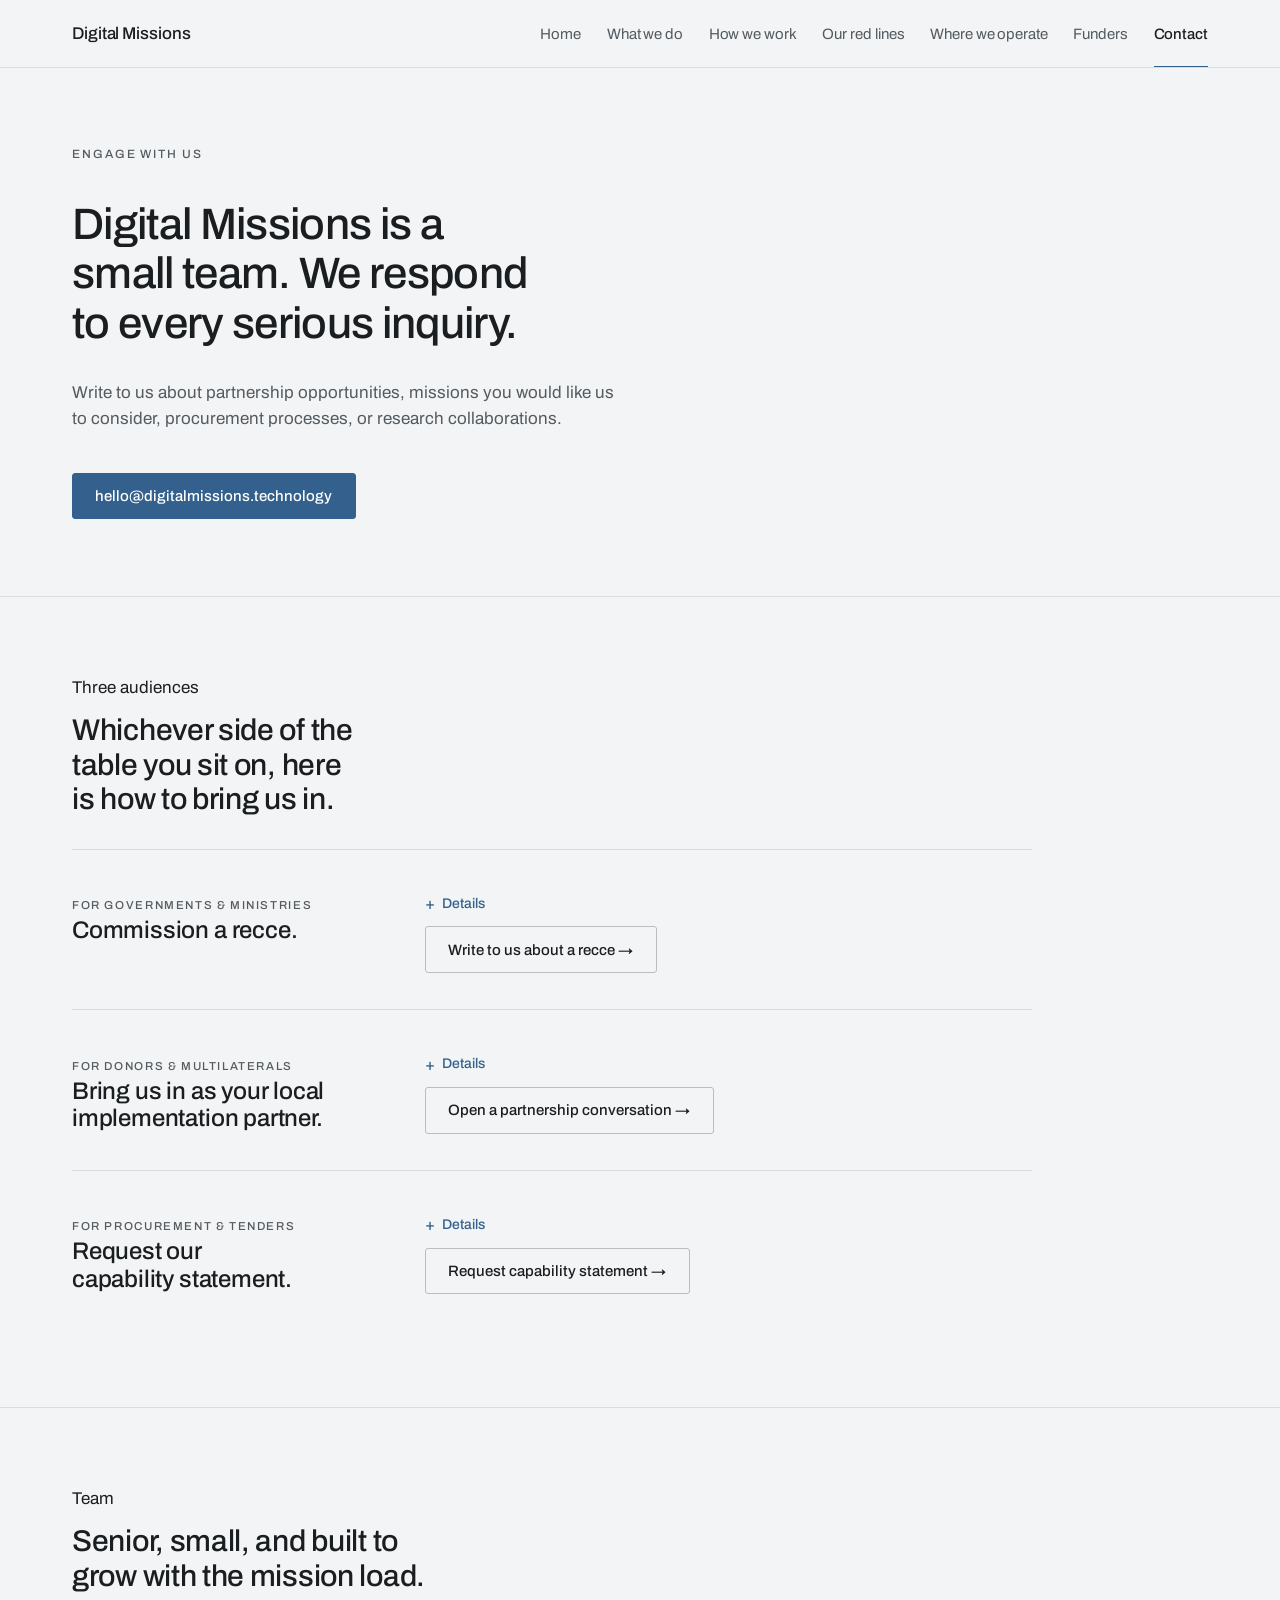
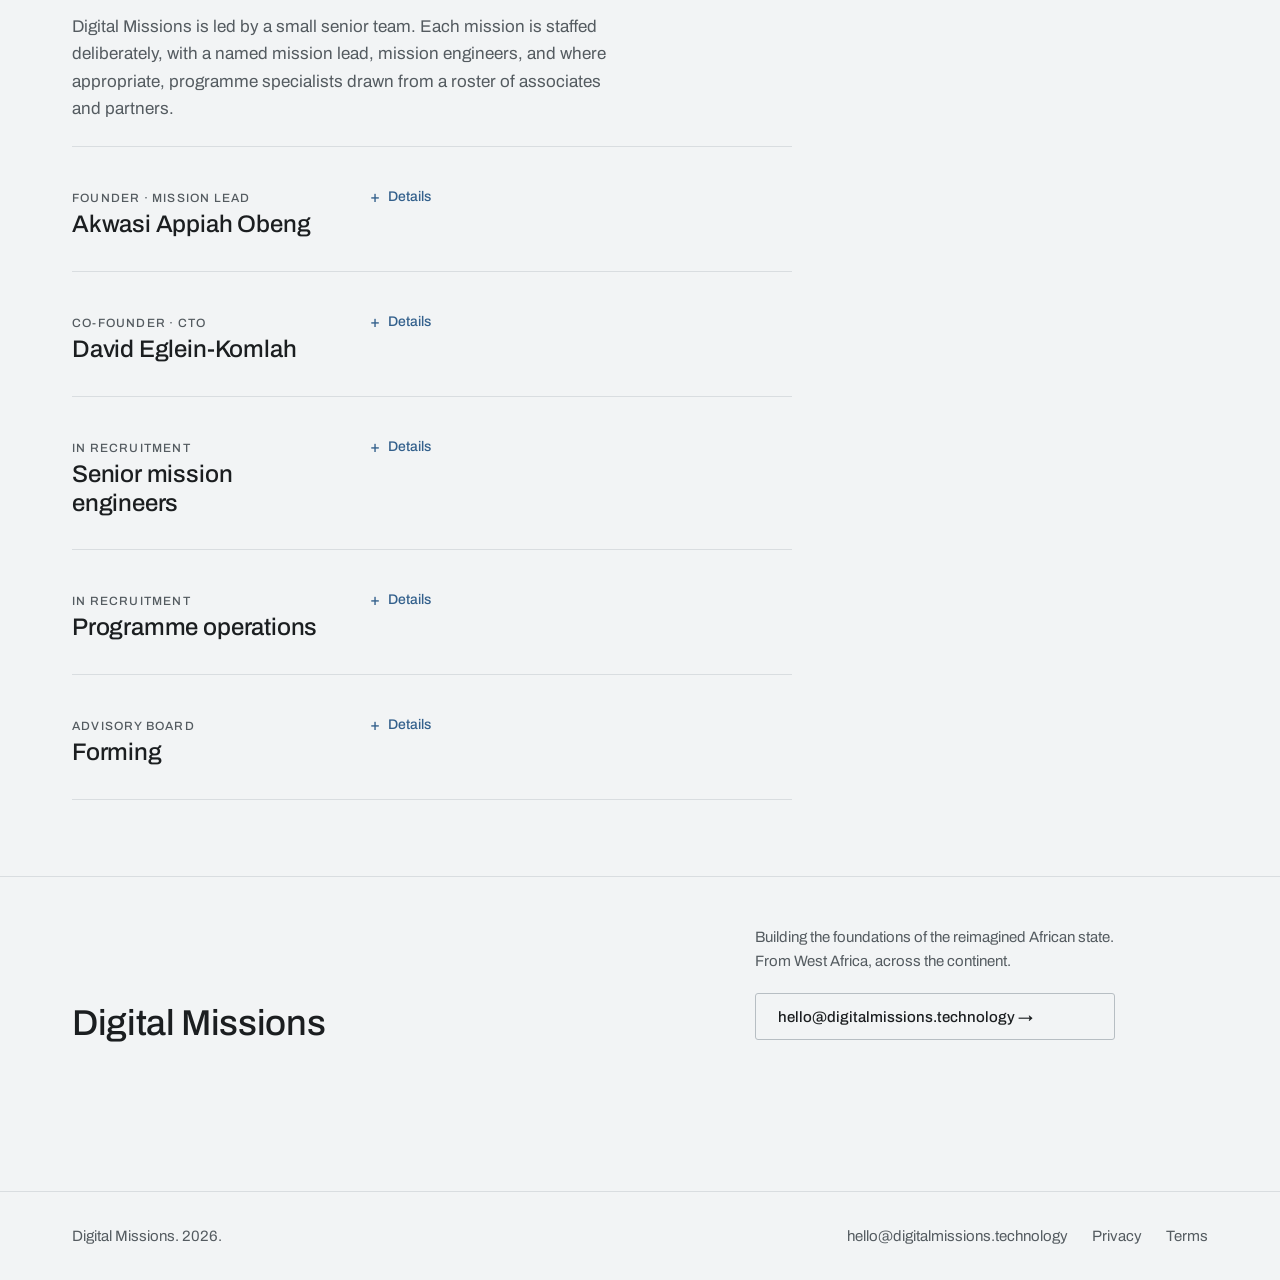
==== commit 9ddefc31: "Tuck secondary copy behind quiet disclosures Response to reader feedback: too much visible text. Tit" ====
--- a/contact.html
+++ b/contact.html
@@ -76,7 +76,10 @@
               <h3 class="audience__title">Commission a recce.</h3>
             </div>
             <div>
-              <p class="audience__body">Tell us the problem you are trying to solve and the constraints you are working under. We will scope a recce mission &mdash; a short, senior engagement that maps the operating environment, surfaces the risks not in the official scope, and produces a recce report that decides whether and how to proceed. The recce is the cleanest way to bring us in for a serious engagement.</p>
+              <details class="more">
+                <summary><span class="more-label"></span></summary>
+                <p class="audience__body">Tell us the problem you are trying to solve and the constraints you are working under. We will scope a recce mission &mdash; a short, senior engagement that maps the operating environment, surfaces the risks not in the official scope, and produces a recce report that decides whether and how to proceed. The recce is the cleanest way to bring us in for a serious engagement.</p>
+              </details>
               <a class="btn audience__cta" href="mailto:hello@digitalmissions.technology?subject=Recce%20enquiry">Write to us about a recce &rarr;</a>
             </div>
           </article>
@@ -87,7 +90,10 @@
               <h3 class="audience__title">Bring us in as your local implementation partner.</h3>
             </div>
             <div>
-              <p class="audience__body">If you are designing a program in West Africa or planning a regional expansion, we want to be on your shortlist of local implementation partners. We engage as a consortium member, as a managing-agent subcontractor, or directly via single-source procurement where our regional capability is the right fit. See <a href="funders.html">Funders &amp; frameworks</a> for the donor programs we already operate within.</p>
+              <details class="more">
+                <summary><span class="more-label"></span></summary>
+                <p class="audience__body">If you are designing a program in West Africa or planning a regional expansion, we want to be on your shortlist of local implementation partners. We engage as a consortium member, as a managing-agent subcontractor, or directly via single-source procurement where our regional capability is the right fit. See <a href="funders.html">Funders &amp; frameworks</a> for the donor programs we already operate within.</p>
+              </details>
               <a class="btn audience__cta" href="mailto:hello@digitalmissions.technology?subject=Partnership%20enquiry">Open a partnership conversation &rarr;</a>
             </div>
           </article>
@@ -98,7 +104,10 @@
               <h3 class="audience__title">Request our capability statement.</h3>
             </div>
             <div>
-              <p class="audience__body">For Expressions of Interest, framework tenders, and Request for Proposals: we can supply a capability statement, references where available, key staff CVs, fiduciary documentation, and our published red lines. We respond to procurement processes from the World Bank, FCDO, EU, AfDB, and bilateral donor agencies. Send us the procurement reference and we will turn around the documentation quickly.</p>
+              <details class="more">
+                <summary><span class="more-label"></span></summary>
+                <p class="audience__body">For Expressions of Interest, framework tenders, and Request for Proposals: we can supply a capability statement, references where available, key staff CVs, fiduciary documentation, and our published red lines. We respond to procurement processes from the World Bank, FCDO, EU, AfDB, and bilateral donor agencies. Send us the procurement reference and we will turn around the documentation quickly.</p>
+              </details>
               <a class="btn audience__cta" href="mailto:hello@digitalmissions.technology?subject=Procurement%20enquiry">Request capability statement &rarr;</a>
             </div>
           </article>
@@ -123,7 +132,10 @@
               <span class="post-row__meta">Founder &middot; Mission lead</span>
               <p class="post-row__title" style="font-size: var(--text-2xl);">Akwasi Appiah Obeng</p>
             </div>
-            <p class="post-row__body">A digital policy practitioner and health systems researcher with the Tony Blair Institute for Global Change in Freetown. For the past ten years he has worked inside the machinery of African digital transformation &mdash; running multi-country digital health programmes, managing innovation funds, drafting national strategies, advising ministries. He has seen what it looks like when a state signs an AI strategy and what it looks like when it actually has to enforce one. Those are not the same thing. He holds an MPhil in Health Systems Research and Management from KNUST, is a Professional Engineer registered with the Ghana Institution of Engineering, and is PMP- and HL7 FHIR-certified. He serves on the steering committee of Health Technology Assessment International&rsquo;s Developing Countries Interest Group and is an Acumen West Africa Fellow. He works in English, French, and Dutch.</p>
+            <details class="more">
+              <summary><span class="more-label"></span></summary>
+              <p class="post-row__body">A digital policy practitioner and health systems researcher with the Tony Blair Institute for Global Change in Freetown. For the past ten years he has worked inside the machinery of African digital transformation &mdash; running multi-country digital health programmes, managing innovation funds, drafting national strategies, advising ministries. He has seen what it looks like when a state signs an AI strategy and what it looks like when it actually has to enforce one. Those are not the same thing. He holds an MPhil in Health Systems Research and Management from KNUST, is a Professional Engineer registered with the Ghana Institution of Engineering, and is PMP- and HL7 FHIR-certified. He serves on the steering committee of Health Technology Assessment International&rsquo;s Developing Countries Interest Group and is an Acumen West Africa Fellow. He works in English, French, and Dutch.</p>
+            </details>
           </article>
 
           <article class="post-row">
@@ -131,7 +143,10 @@
               <span class="post-row__meta">Co-founder &middot; CTO</span>
               <p class="post-row__title" style="font-size: var(--text-2xl);">David Eglein-Komlah</p>
             </div>
-            <p class="post-row__body">A Ghanaian software engineer with a decade of experience leading engineering teams across payments, hardware, and education. As Head of DevOps at Hubtel &mdash; the Ghanaian payments platform with over $110M in annual revenue &mdash; he ran the infrastructure that millions of customers and merchants depend on every day. He later joined Elo Touch Solutions in California as an Engineering Manager; Elo was acquired by Zebra Technologies for $1.3 billion in 2025. He has also worked with the management teams of African startups including SmartSapp (edtech) and HustleSasa (live entertainment). The discipline of high-volume, high-availability payments infrastructure is what the foundational data infrastructure of the African state will demand.</p>
+            <details class="more">
+              <summary><span class="more-label"></span></summary>
+              <p class="post-row__body">A Ghanaian software engineer with a decade of experience leading engineering teams across payments, hardware, and education. As Head of DevOps at Hubtel &mdash; the Ghanaian payments platform with over $110M in annual revenue &mdash; he ran the infrastructure that millions of customers and merchants depend on every day. He later joined Elo Touch Solutions in California as an Engineering Manager; Elo was acquired by Zebra Technologies for $1.3 billion in 2025. He has also worked with the management teams of African startups including SmartSapp (edtech) and HustleSasa (live entertainment). The discipline of high-volume, high-availability payments infrastructure is what the foundational data infrastructure of the African state will demand.</p>
+            </details>
           </article>
 
           <article class="post-row">
@@ -139,7 +154,10 @@
               <span class="post-row__meta">In recruitment</span>
               <p class="post-row__title" style="font-size: var(--text-2xl);">Senior mission engineers</p>
             </div>
-            <p class="post-row__body">Senior recce mission engineers and mission engineers in identity, data exchange, cloud and security, and innovation programmes. Local where possible, global where the work demands it.</p>
+            <details class="more">
+              <summary><span class="more-label"></span></summary>
+              <p class="post-row__body">Senior recce mission engineers and mission engineers in identity, data exchange, cloud and security, and innovation programmes. Local where possible, global where the work demands it.</p>
+            </details>
           </article>
 
           <article class="post-row">
@@ -147,7 +165,10 @@
               <span class="post-row__meta">In recruitment</span>
               <p class="post-row__title" style="font-size: var(--text-2xl);">Programme operations</p>
             </div>
-            <p class="post-row__body">Business development, financial analysis, and market access roles for innovation hub and grant-administration missions. Where mLab and iHub Grant Manager engagements require dedicated programme staffing, we staff to the TOR.</p>
+            <details class="more">
+              <summary><span class="more-label"></span></summary>
+              <p class="post-row__body">Business development, financial analysis, and market access roles for innovation hub and grant-administration missions. Where mLab and iHub Grant Manager engagements require dedicated programme staffing, we staff to the TOR.</p>
+            </details>
           </article>
 
           <article class="post-row">
@@ -155,7 +176,10 @@
               <span class="post-row__meta">Advisory board</span>
               <p class="post-row__title" style="font-size: var(--text-2xl);">Forming</p>
             </div>
-            <p class="post-row__body">A senior advisory board, drawn from former ministers, multilateral senior staff, donor program officers, and African civil-society leaders. Members will be named publicly once confirmed. The board oversees the annual transparency review.</p>
+            <details class="more">
+              <summary><span class="more-label"></span></summary>
+              <p class="post-row__body">A senior advisory board, drawn from former ministers, multilateral senior staff, donor program officers, and African civil-society leaders. Members will be named publicly once confirmed. The board oversees the annual transparency review.</p>
+            </details>
           </article>
         </div>
       </div>
--- a/assets/styles.css
+++ b/assets/styles.css
@@ -2592,3 +2592,80 @@
   color: var(--color-border-strong);
   margin-top: -0.15rem;
 }
+
+/* ==========================================================================
+   TUCKED TEXT
+   Secondary copy folds behind quiet native disclosures. Titles carry the
+   scan; detail is one click away. No JavaScript.
+   ========================================================================== */
+
+details.more {
+  margin-top: 0.25rem;
+}
+
+details.more > summary {
+  list-style: none;
+  cursor: pointer;
+  display: inline-flex;
+  align-items: center;
+  gap: 0.45rem;
+  font-family: var(--font-sans);
+  font-size: 0.875rem;
+  font-weight: 500;
+  color: var(--color-accent);
+  padding: 0.2rem 0;
+  user-select: none;
+}
+
+details.more > summary::-webkit-details-marker { display: none; }
+details.more > summary::marker { content: ''; }
+
+details.more > summary::before {
+  content: '+';
+  font-size: 1rem;
+  line-height: 1;
+}
+
+details.more[open] > summary::before { content: '\2212'; }
+
+details.more > summary .more-label::after { content: 'Details'; }
+details.more[open] > summary .more-label::after { content: 'Less'; }
+
+details.more > :not(summary) { margin-top: 0.6rem; }
+
+/* Funders: the whole row is a disclosure — name visible, programs tucked */
+.funder-grid details.funder-row {
+  display: block;
+}
+
+details.funder-row > summary {
+  list-style: none;
+  cursor: pointer;
+  display: flex;
+  align-items: baseline;
+  justify-content: space-between;
+  gap: 1.5rem;
+  user-select: none;
+}
+
+details.funder-row > summary::-webkit-details-marker { display: none; }
+details.funder-row > summary::marker { content: ''; }
+
+details.funder-row .funder-row__toggle {
+  font-size: 1.125rem;
+  line-height: 1;
+  color: var(--color-accent);
+  flex-shrink: 0;
+}
+
+details.funder-row .funder-row__toggle::before { content: '+'; }
+details.funder-row[open] .funder-row__toggle::before { content: '\2212'; }
+
+details.funder-row > summary:hover .funder-row__name {
+  color: var(--color-accent);
+}
+
+details.funder-row > .funder-row__programs {
+  margin-top: 0.85rem;
+  max-width: 60ch;
+}
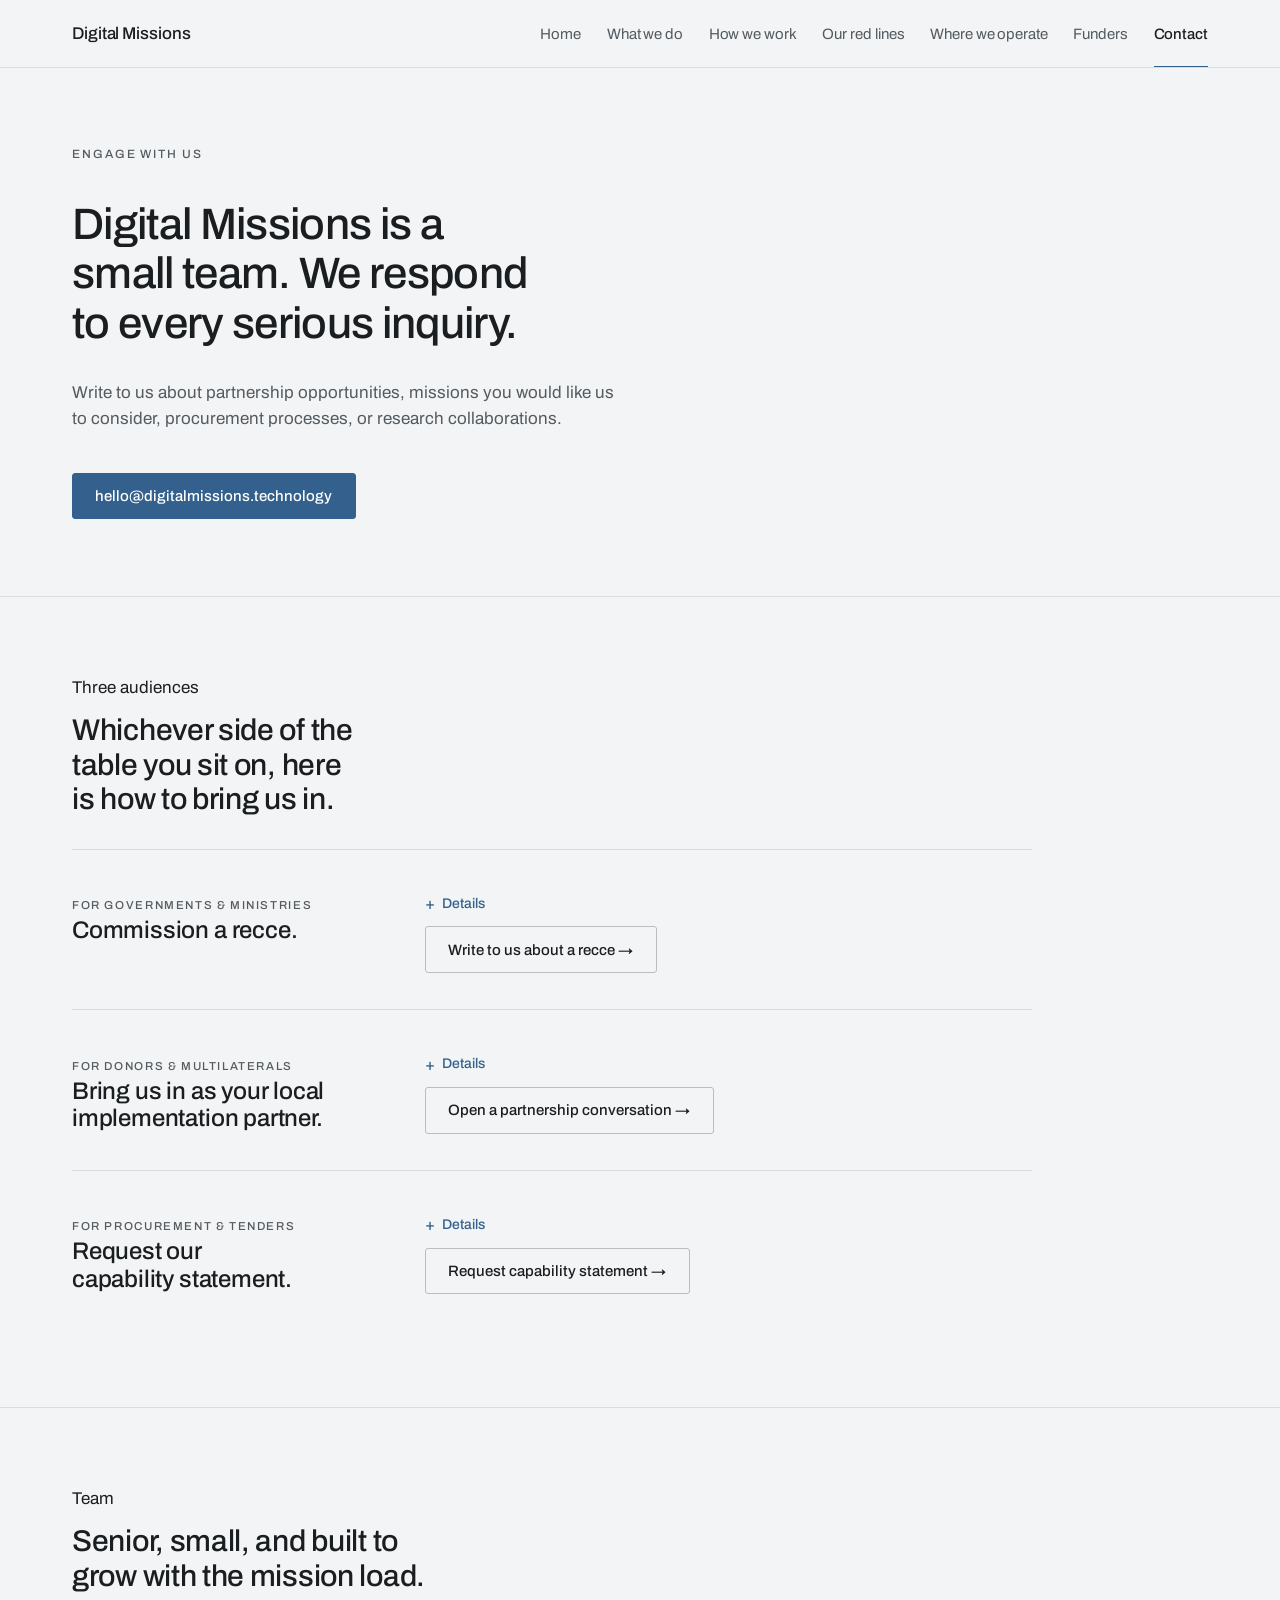
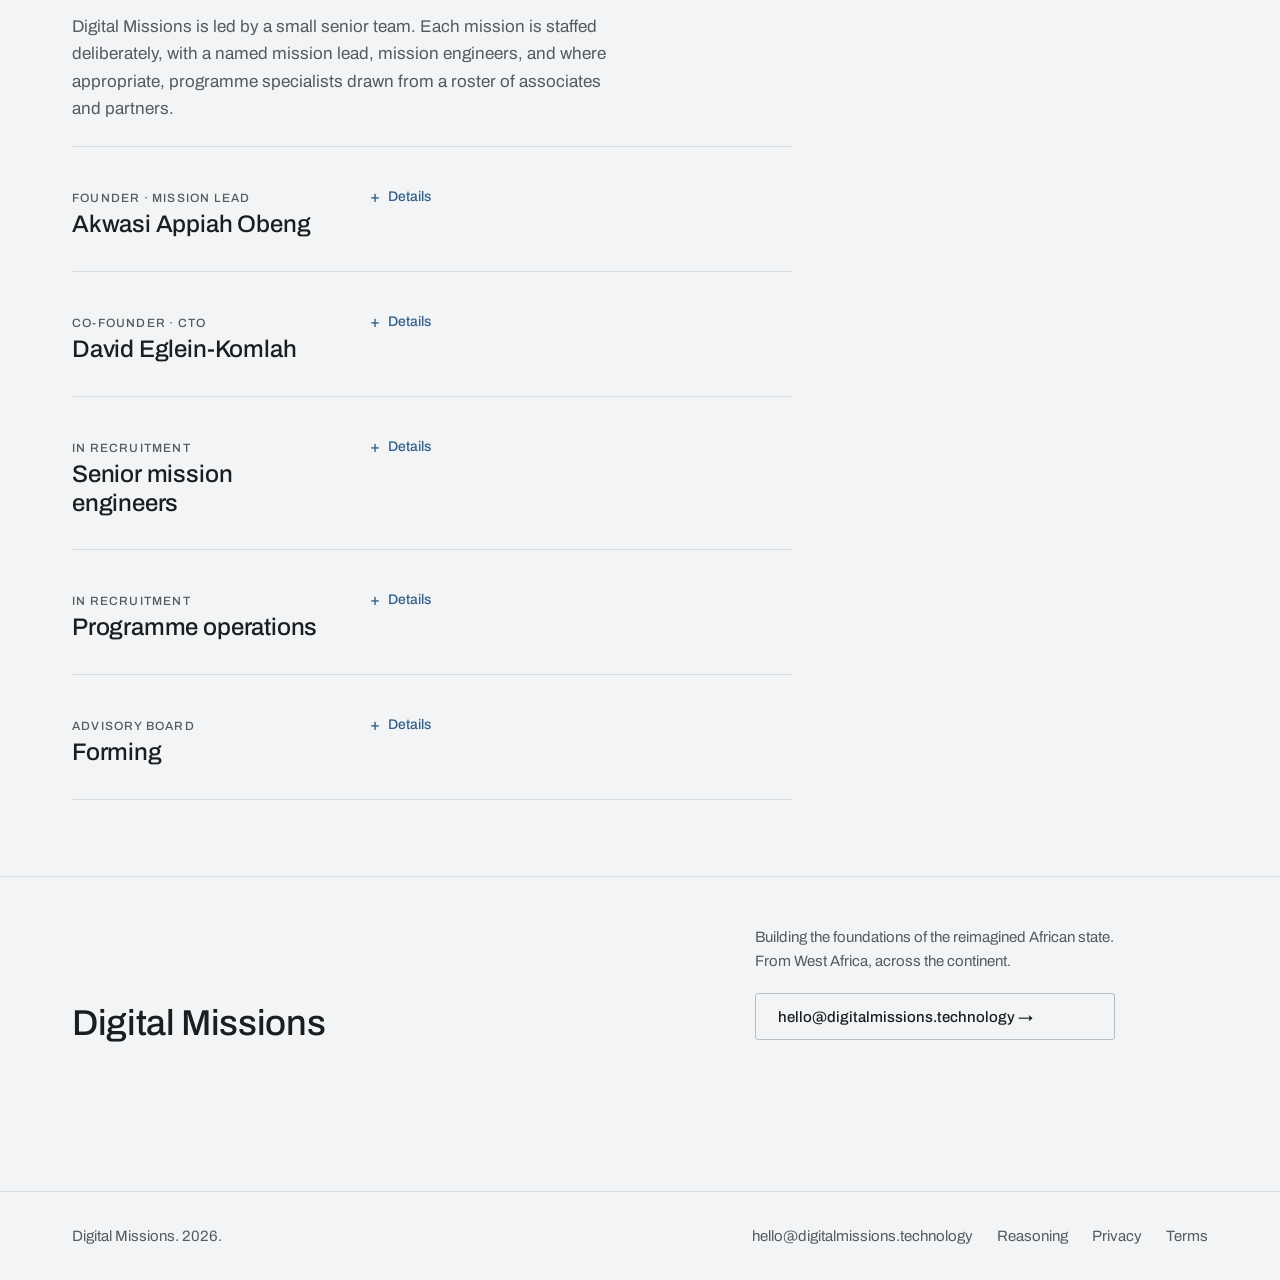
==== commit 2cb8ef7d: "Add 'Our reasoning' page; rewrite the thesis gap section with evidence New page: reasoning.html - th" ====
--- a/contact.html
+++ b/contact.html
@@ -204,6 +204,7 @@
     <div>Digital Missions. 2026.</div>
     <ul>
       <li><a href="mailto:hello@digitalmissions.technology">hello@digitalmissions.technology</a></li>
+      <li><a href="reasoning.html">Reasoning</a></li>
       <li><a href="privacy.html">Privacy</a></li>
       <li><a href="terms.html">Terms</a></li>
     </ul>
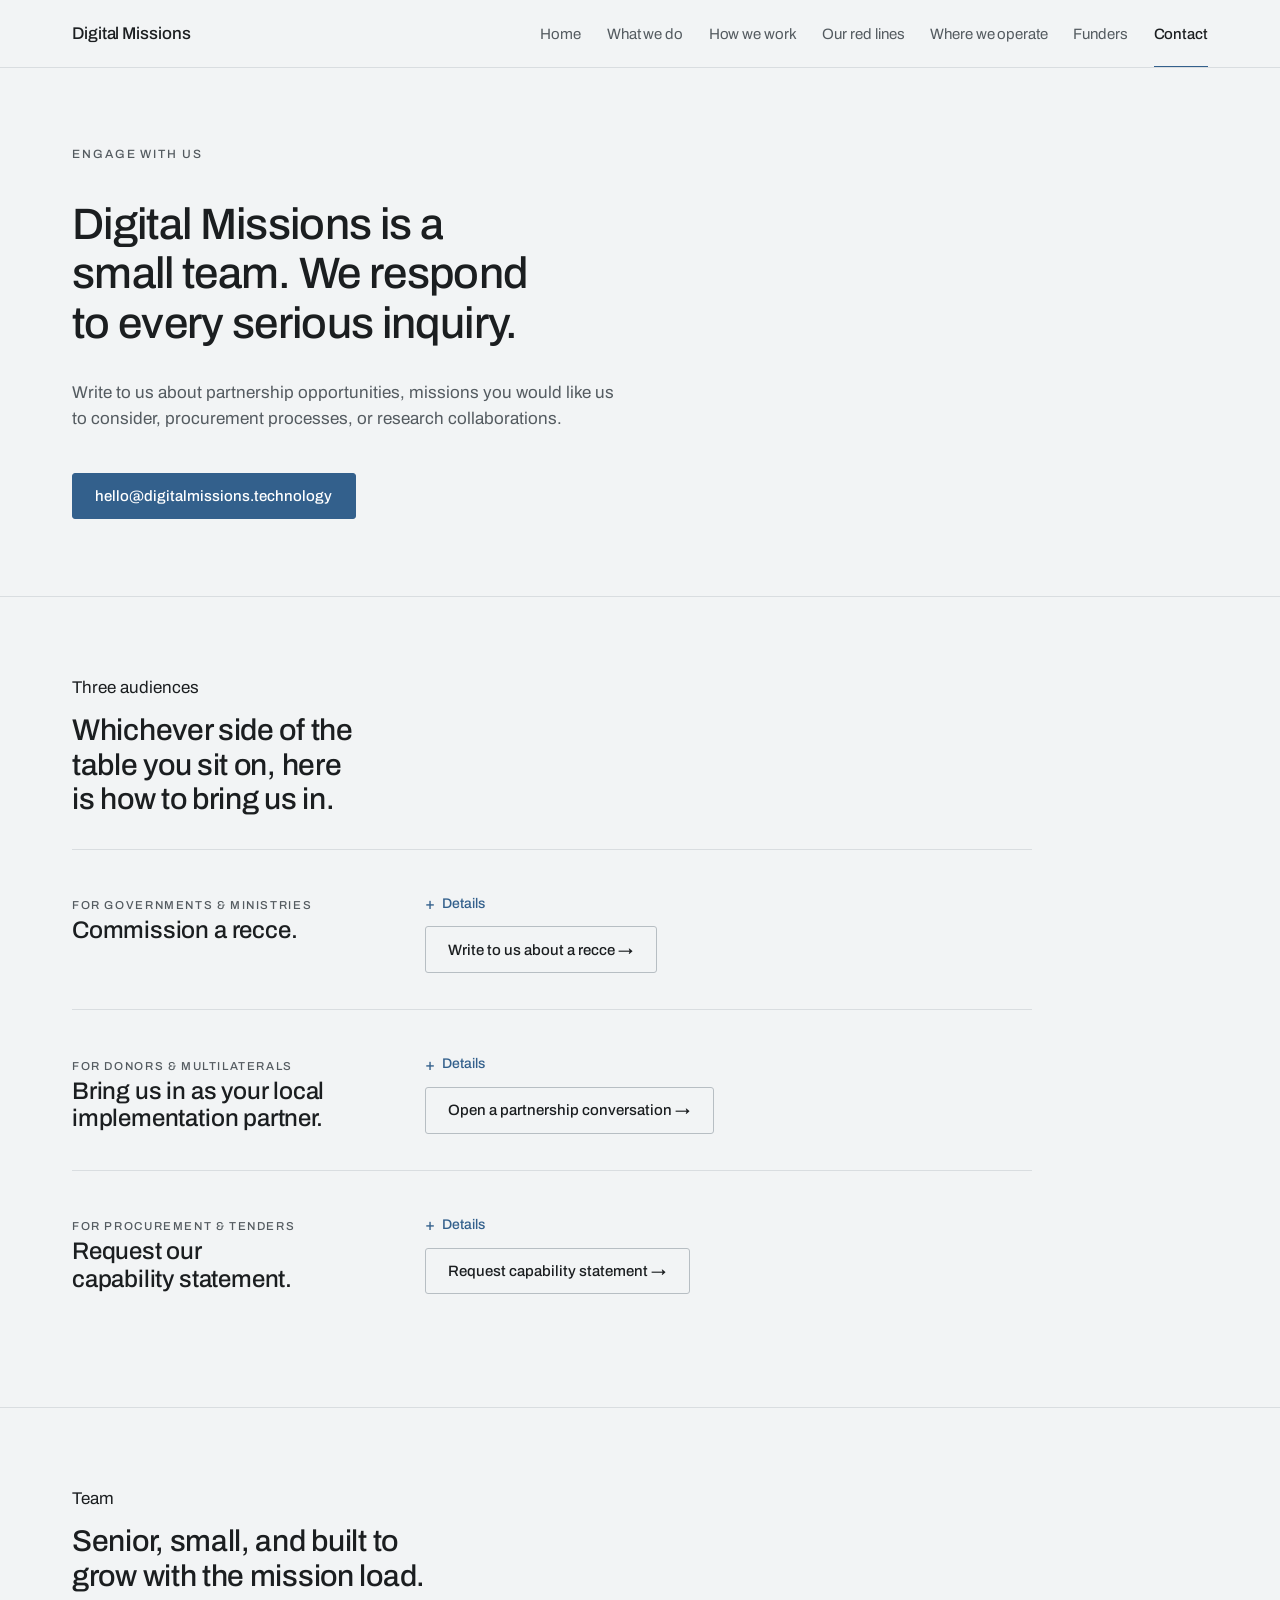
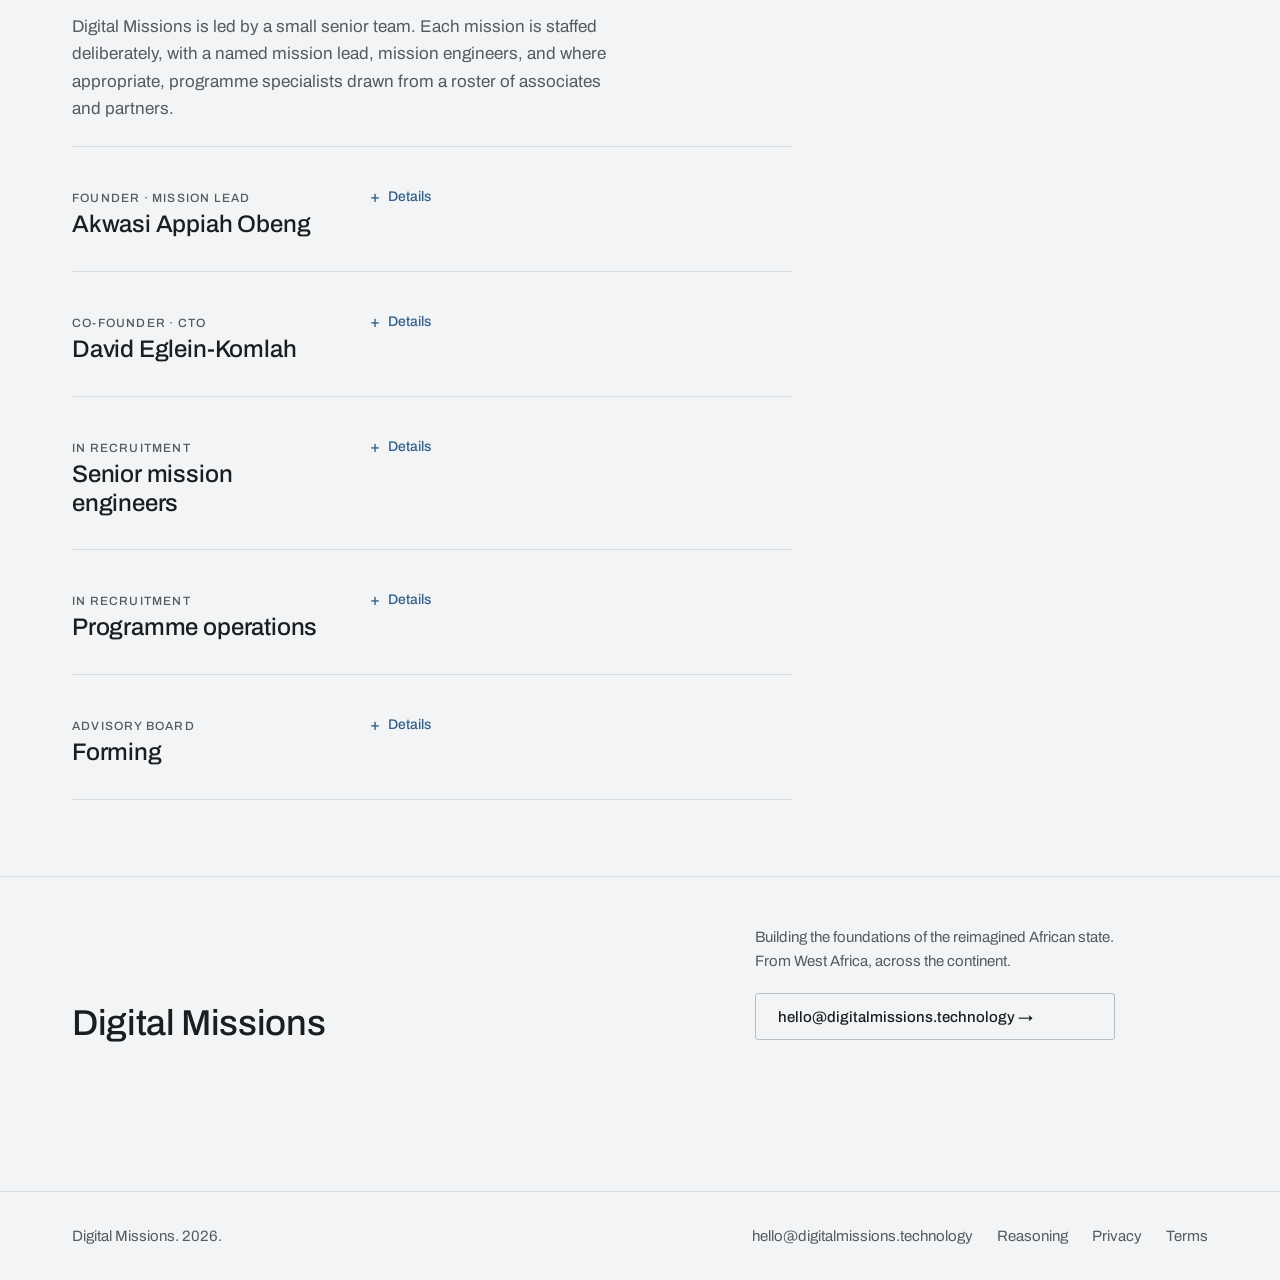
==== commit 01a7a90c: "Motion edition: plates play as looping films; the page enters like a cut Technical plates become sho" ====
--- a/contact.html
+++ b/contact.html
@@ -10,7 +10,9 @@
   <link rel="icon" type="image/svg+xml" href="assets/favicon.svg">
   <link rel="preconnect" href="https://fonts.googleapis.com">
   <link rel="preconnect" href="https://fonts.gstatic.com" crossorigin>
-  <link rel="stylesheet" href="assets/styles.css?v=20260628.4">
+  <link rel="stylesheet" href="assets/styles.css?v=20260925.1">
+  <script>(function(d){try{if(!matchMedia('(prefers-reduced-motion: reduce)').matches){d.classList.add('motion');setTimeout(function(){if(!window.DMMotion){d.classList.remove('motion')}},2500)}}catch(e){}})(document.documentElement);</script>
+  <script src="assets/motion.js?v=20260925.1" defer></script>
 </head>
 <body>
 
--- a/assets/styles.css
+++ b/assets/styles.css
@@ -2669,3 +2669,281 @@
   margin-top: 0.85rem;
   max-width: 60ch;
 }
+
+/* ==========================================================================
+   MOTION
+   Plates play as short looping films with a transport bar; everything else
+   enters once and then holds still. All of it lives under html.motion, which
+   the inline <head> script sets only for readers who have not asked for
+   reduced motion. Without it the site is the static document it always was.
+   ========================================================================== */
+
+:root {
+  --ease-out: cubic-bezier(.16, 1, .3, 1);
+}
+
+.dm-sr {
+  position: absolute;
+  width: 1px;
+  height: 1px;
+  padding: 0;
+  margin: -1px;
+  overflow: hidden;
+  clip: rect(0 0 0 0);
+  white-space: nowrap;
+  border: 0;
+}
+
+/* --- Plates: nothing shows until the drawing starts ---------------------- */
+
+.motion .plate:not(.is-drawn) > :not(title):not(.fx) { opacity: 0; }
+.motion .plate .fx-hide { visibility: hidden; }
+
+/* Loop layers exist only while motion runs */
+.plate .fx { display: none; }
+.motion .plate .fx { display: inline; opacity: 0; transition: opacity .6s ease; }
+.motion .plate.is-live .fx { opacity: 1; }
+
+.fx-packet { fill: var(--color-text); stroke: none; }
+.fx-packet--soft { fill: var(--color-text-muted); }
+.fx-ring {
+  fill: none;
+  stroke: var(--color-text-muted);
+  stroke-width: 1;
+  vector-effect: non-scaling-stroke;
+}
+.fx-ring--accent { stroke: var(--color-accent); }
+.fx-hi {
+  fill: none;
+  stroke: var(--color-text);
+  stroke-width: 1;
+  vector-effect: non-scaling-stroke;
+}
+.fx-hi--fill { fill: var(--color-text); fill-opacity: .05; }
+.fx-bar {
+  stroke: var(--color-text);
+  stroke-width: 2;
+  vector-effect: non-scaling-stroke;
+}
+.fx-soft {
+  fill: none;
+  stroke: var(--color-border-strong);
+  stroke-width: 1;
+  stroke-dasharray: 2 9;
+  vector-effect: non-scaling-stroke;
+}
+.fx-sweep {
+  stroke: var(--color-text-muted);
+  stroke-width: 1;
+  vector-effect: non-scaling-stroke;
+}
+.fx-wedge { fill: var(--color-text); fill-opacity: .06; stroke: none; }
+
+/* --- Transport bar: every looping plate is a film you can stop ---------- */
+
+:where(figure.scene) { margin: 0; }
+
+.scene-bar {
+  display: grid;
+  grid-template-columns: auto minmax(0, 1fr) auto;
+  align-items: center;
+  column-gap: .7rem;
+  margin-top: .9rem;
+  font-family: var(--font-mono);
+  font-size: .66rem;
+  font-weight: 500;
+  letter-spacing: .14em;
+  text-transform: uppercase;
+  color: var(--color-text-muted);
+  font-variant-numeric: tabular-nums;
+}
+
+.scene-bar__label {
+  min-width: 0;
+  overflow: hidden;
+  white-space: nowrap;
+  text-overflow: ellipsis;
+}
+
+.pillar-plate .scene-bar__name { display: none; }
+
+.scene-bar__btn {
+  width: 24px;
+  height: 24px;
+  display: inline-grid;
+  place-items: center;
+  padding: 0;
+  border: 1px solid var(--color-border-strong);
+  border-radius: 50%;
+  background: transparent;
+  color: var(--color-text);
+  cursor: pointer;
+  transition: border-color 140ms ease, color 140ms ease;
+}
+.scene-bar__btn:hover { border-color: var(--color-accent); color: var(--color-accent); }
+.scene-bar__btn:focus-visible { outline: 2px solid var(--color-accent); outline-offset: 2px; }
+
+.scene-bar__icon {
+  width: 8px;
+  height: 8px;
+  background: linear-gradient(90deg, currentColor 0 3px, transparent 3px 5px, currentColor 5px 8px);
+}
+.motion-paused .scene-bar__icon {
+  width: 8px;
+  background: currentColor;
+  clip-path: polygon(12% 0, 100% 50%, 12% 100%);
+  transform: translateX(1px);
+}
+
+.scene-bar__track {
+  grid-column: 1 / -1;
+  height: 1px;
+  margin-top: .65rem;
+  background: var(--color-border);
+  overflow: hidden;
+}
+.scene-bar__fill {
+  display: block;
+  height: 100%;
+  background: var(--color-accent);
+  transform-origin: left;
+  transform: scaleX(0);
+}
+
+.scene-bar--wide,
+.lifecycle + .scene-bar,
+.ecowas-map + .scene-bar { max-width: 760px; }
+.lifecycle + .scene-bar { margin-top: -1.25rem; margin-bottom: clamp(2rem, 4vw, 3rem); }
+
+/* --- Scroll playhead: the page as a timeline ---------------------------- */
+
+.dm-playhead {
+  position: fixed;
+  inset: 0 0 auto 0;
+  height: 2px;
+  z-index: 100;
+  pointer-events: none;
+}
+.dm-playhead > span {
+  display: block;
+  height: 100%;
+  background: var(--color-accent);
+  transform-origin: left;
+  transform: scaleX(0);
+}
+
+/* --- Kinetic type ------------------------------------------------------- */
+
+.motion .hero-soft h1:not(.is-split),
+.motion .dark-block h2:not(.is-split) { visibility: hidden; }
+
+.motion .w {
+  display: inline-block;
+  overflow: hidden;
+  vertical-align: top;
+  padding-bottom: .14em;
+  margin-bottom: -.14em;
+}
+.motion .w__i {
+  display: inline-block;
+  transform: translateY(105%);
+  transition: transform 1s var(--ease-out);
+  transition-delay: calc(150ms + var(--wi, 0) * 45ms);
+}
+.motion .w-in .w__i { transform: none; }
+
+.motion .hero-tag:not(.is-in) { opacity: 0; }
+
+.motion .hero-soft .hero-summary,
+.motion .hero-soft .hero-actions {
+  opacity: 0;
+  transform: translateY(12px);
+  transition: opacity .9s var(--ease-out), transform .9s var(--ease-out);
+}
+.motion .hero-soft.is-in .hero-summary {
+  opacity: 1;
+  transform: none;
+  transition-delay: var(--d-after, 400ms);
+}
+.motion .hero-soft.is-in .hero-actions {
+  opacity: 1;
+  transform: none;
+  transition-delay: calc(var(--d-after, 400ms) + 120ms);
+}
+
+/* --- Enter once, then hold still ---------------------------------------
+   Grid items keep their own background (the hairline grids depend on it);
+   only their contents move. */
+
+.motion [data-reveal] > *,
+.motion [data-reveal-self] {
+  opacity: 0;
+  transform: translateY(14px);
+}
+.motion [data-reveal].is-in > *,
+.motion [data-reveal-self].is-in {
+  opacity: 1;
+  transform: none;
+  transition: opacity .9s var(--ease-out), transform .9s var(--ease-out);
+  transition-delay: calc(var(--i, 0) * 70ms + var(--j, 0) * 50ms);
+}
+
+/* --- Numbers roll like an odometer -------------------------------------- */
+
+.roll { display: inline-flex; font-variant-numeric: tabular-nums; }
+.roll__col { display: inline-block; height: 1em; overflow: hidden; line-height: 1; }
+.roll__strip {
+  display: flex;
+  flex-direction: column;
+  transition: transform 1.8s var(--ease-out);
+  transition-delay: calc(250ms + var(--i, 0) * 120ms + var(--c, 0) * 90ms);
+}
+.roll__strip > span { display: block; height: 1em; line-height: 1; }
+.is-in .roll__strip { transform: translateY(calc(var(--to) * -1em)); }
+
+/* --- Lifecycle: chapters playing in sequence ---------------------------- */
+
+.motion .lifecycle-stage { position: relative; transition: background-color .6s ease; }
+.motion .lifecycle-stage.is-active { background: var(--color-hero-bg); }
+.lc-seg {
+  position: absolute;
+  inset: 0 0 auto 0;
+  height: 2px;
+  overflow: hidden;
+}
+.lc-seg > span {
+  display: block;
+  height: 100%;
+  background: var(--color-accent);
+  transform-origin: left;
+  transform: scaleX(0);
+}
+.motion .lifecycle-stage__num { transition: color .6s ease; }
+.motion .lifecycle-stage.is-active .lifecycle-stage__num { color: var(--color-accent); }
+
+/* --- Map: a scan crosses the region; countries come online -------------- */
+
+.motion .ecowas-map .country path { transition: fill .8s ease, stroke .8s ease; }
+.motion .ecowas-map .country:hover path,
+.motion .ecowas-map .country:focus path { transition-duration: .16s; }
+.ecowas-map .country.is-lit:not(:hover):not(:focus) path {
+  fill: color-mix(in srgb, var(--color-accent) 18%, var(--color-hero-bg));
+  stroke: color-mix(in srgb, var(--color-accent) 42%, var(--color-hero-bg));
+}
+.map-scan {
+  color: var(--color-accent);
+  pointer-events: none;
+  transition: opacity .5s ease;
+}
+.map-scan line {
+  stroke: currentColor;
+  stroke-width: 1;
+  vector-effect: non-scaling-stroke;
+}
+
+@media print {
+  .dm-playhead,
+  .scene-bar,
+  .plate .fx { display: none !important; }
+  .motion * { opacity: 1 !important; transform: none !important; visibility: visible !important; }
+}
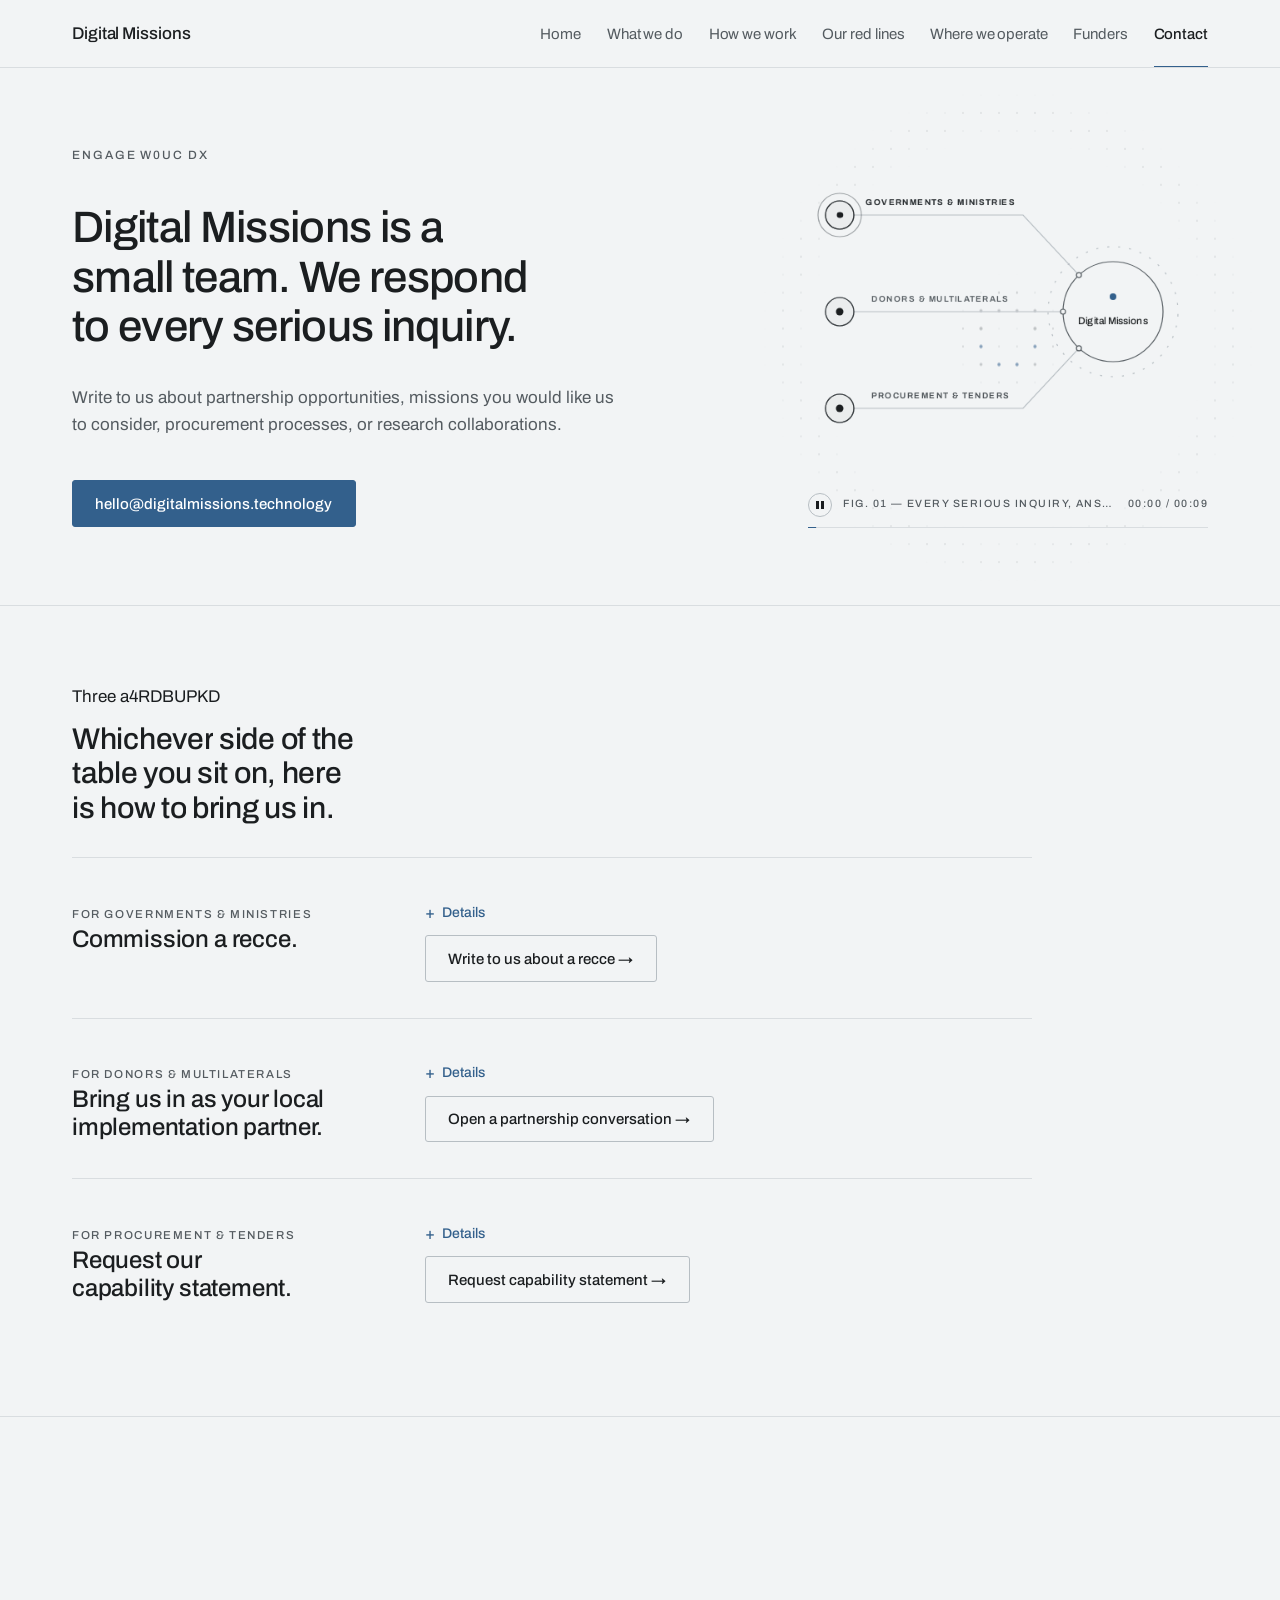
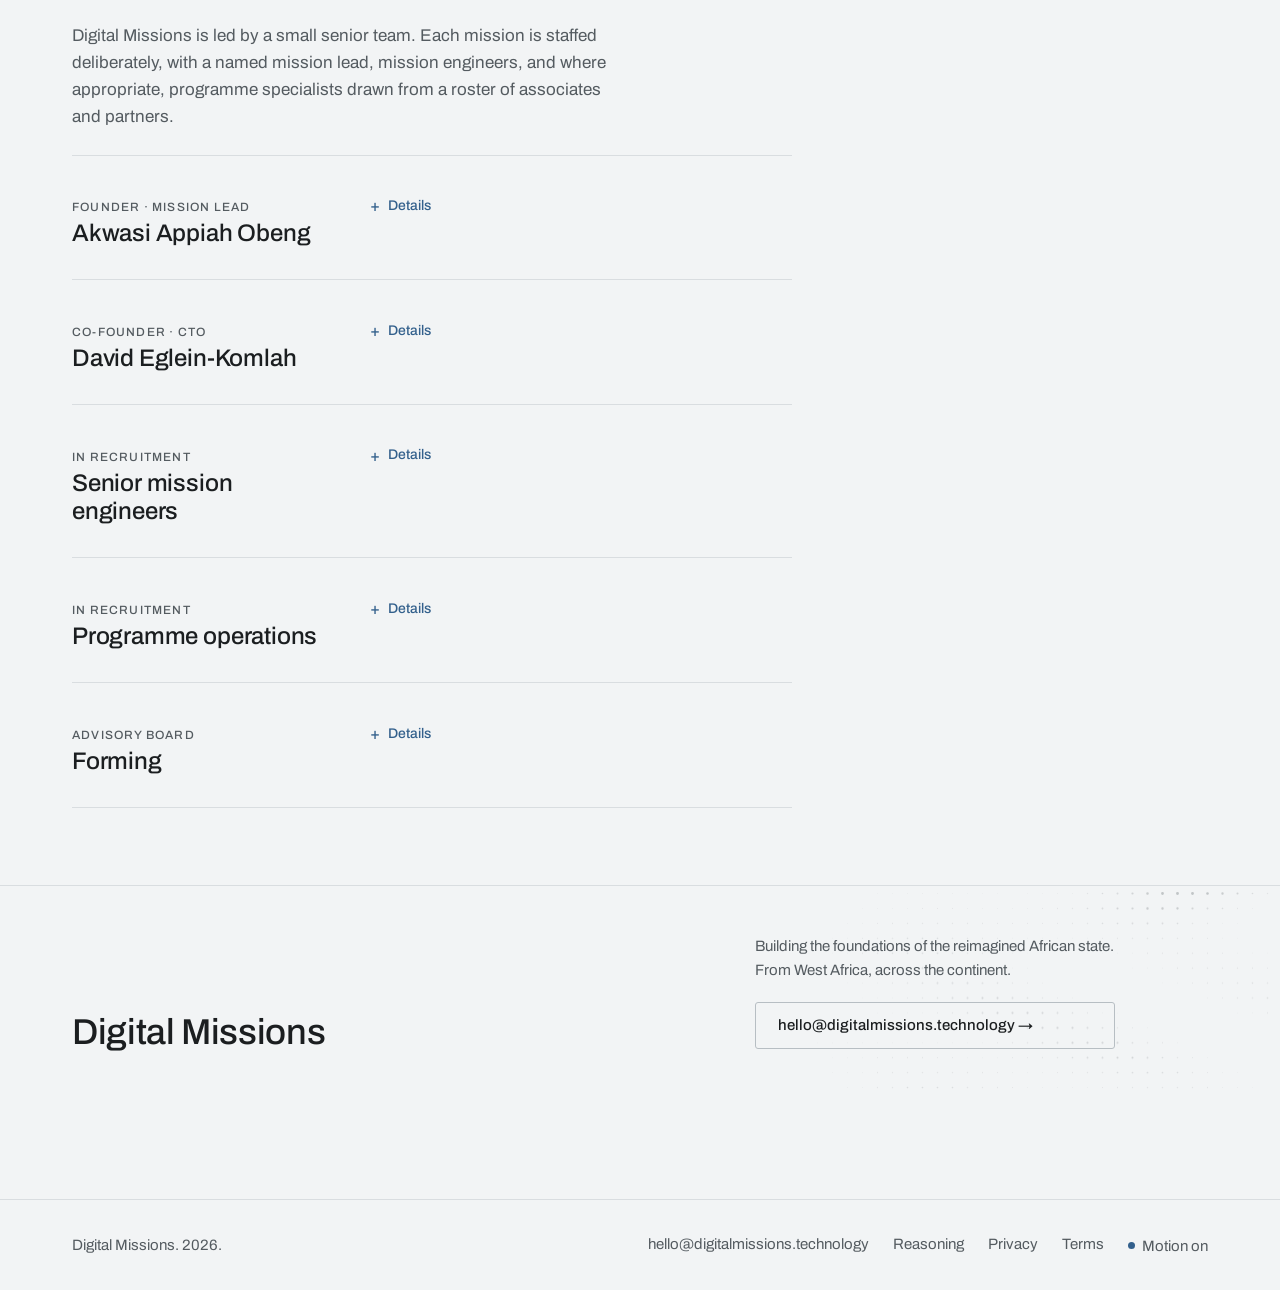
==== commit b0d6d213: "Motion, full throttle; ECOWAS map corrected to 12 member states Map: Burkina Faso, Mali, and Niger r" ====
--- a/contact.html
+++ b/contact.html
@@ -10,9 +10,9 @@
   <link rel="icon" type="image/svg+xml" href="assets/favicon.svg">
   <link rel="preconnect" href="https://fonts.googleapis.com">
   <link rel="preconnect" href="https://fonts.gstatic.com" crossorigin>
-  <link rel="stylesheet" href="assets/styles.css?v=20260925.1">
-  <script>(function(d){try{if(!matchMedia('(prefers-reduced-motion: reduce)').matches){d.classList.add('motion');setTimeout(function(){if(!window.DMMotion){d.classList.remove('motion')}},2500)}}catch(e){}})(document.documentElement);</script>
-  <script src="assets/motion.js?v=20260925.1" defer></script>
+  <link rel="stylesheet" href="assets/styles.css?v=20260926.3">
+  <script>(function(d){try{if(!matchMedia('(prefers-reduced-motion: reduce)').matches){d.classList.add('motion');var p=null,s=null;try{p=localStorage.getItem('dm-motion');s=sessionStorage.getItem('dm-intro')}catch(e){}if(p==='paused'){d.classList.add('motion-paused')}else if(!s&&!location.hash){d.classList.add('intro')}setTimeout(function(){if(!window.DMMotion){d.classList.remove('motion','intro')}},2500)}}catch(e){}})(document.documentElement);</script>
+  <script src="assets/motion.js?v=20260926.3" defer></script>
 </head>
 <body>
 
@@ -59,6 +59,271 @@
       <div class="hero-actions">
         <a class="btn btn--filled" href="mailto:hello@digitalmissions.technology">hello@digitalmissions.technology</a>
       </div>
+
+      <svg data-scene="hero-contact" class="plate hero-plate" data-loop="9" data-still="1.7" fill="none" stroke="currentColor" viewBox="0 0 480 400" xmlns="http://www.w3.org/2000/svg" role="img" aria-label="Schematic of three inbound channels, from governments and ministries, donors and multilaterals, and procurement and tenders, converging on Digital Missions, which acknowledges each inquiry and sends a reply back along the same channel.">
+        <title>Every serious inquiry, answered</title>
+        <!-- Three inbound channels -->
+        <path class="plate-line" vector-effect="non-scaling-stroke" d="M55,84 L258,84 L325.115,156.086"/>
+        <path class="plate-line" vector-effect="non-scaling-stroke" d="M55,200 L306,200"/>
+        <path class="plate-line" vector-effect="non-scaling-stroke" d="M55,316 L258,316 L325.115,243.914"/>
+        <!-- Digital Missions -->
+        <circle class="plate-node" cx="366" cy="200" r="60"/>
+        <circle class="plate-dot--accent" fill="currentColor" stroke="none" cx="366" cy="182" r="4"/>
+        <text class="plate-text plate-text--center" fill="currentColor" stroke="none" x="366" y="215">Digital Missions</text>
+        <!-- Ports -->
+        <circle class="plate-node" cx="325.115" cy="156.086" r="3"/>
+        <circle class="plate-node" cx="306" cy="200" r="3"/>
+        <circle class="plate-node" cx="325.115" cy="243.914" r="3"/>
+        <!-- Audiences -->
+        <circle class="plate-node" cx="38" cy="84" r="17"/>
+        <circle class="plate-dot" fill="currentColor" stroke="none" cx="38" cy="84" r="3"/>
+        <text class="plate-text" fill="currentColor" stroke="none" x="159" y="72">Governments &amp; ministries</text>
+        <circle class="plate-node" cx="38" cy="200" r="17"/>
+        <circle class="plate-dot" fill="currentColor" stroke="none" cx="38" cy="200" r="3"/>
+        <text class="plate-text" fill="currentColor" stroke="none" x="159" y="188">Donors &amp; multilaterals</text>
+        <circle class="plate-node" cx="38" cy="316" r="17"/>
+        <circle class="plate-dot" fill="currentColor" stroke="none" cx="38" cy="316" r="3"/>
+        <text class="plate-text" fill="currentColor" stroke="none" x="159" y="304">Procurement &amp; tenders</text>
+        <g class="fx" aria-hidden="true">
+        <g>
+        <animateTransform attributeName="transform" type="rotate" values="0 366 200;15.714 366 200;105.714 366 200;135.714 366 200;225.714 366 200;255.714 366 200;345.714 366 200;360 366 200" keyTimes="0;0.1222;0.2222;0.4556;0.5556;0.7889;0.8889;1" calcMode="spline" keySplines="0 0 1 1;.45 0 .55 1;0 0 1 1;.45 0 .55 1;0 0 1 1;.45 0 .55 1;0 0 1 1" dur="9s" repeatCount="indefinite"/>
+        <circle class="fx-soft" cx="366" cy="200" r="78"/>
+        </g>
+        <!-- Governments and ministries: turn 1 -->
+        <text class="plate-text fx-label" x="159" y="72" opacity="0">Governments &amp; ministries<animate attributeName="opacity" values="0;1;1;0;0" keyTimes="0;0.0278;0.3111;0.3611;1" dur="9s" repeatCount="indefinite"/></text>
+        <line class="fx-hi" x1="55" y1="84" x2="55" y2="84" opacity="0">
+        <animate attributeName="x2" values="55;55;258;258;55" keyTimes="0;0.0337;0.0805;0.2889;1" dur="9s" repeatCount="indefinite" calcMode="spline" keySplines="0 0 1 1;0.409 0.185 0.679 0.642;0 0 1 1;0 0 1 1"/>
+        <animate attributeName="opacity" values="0;0;1;1;0;0" keyTimes="0;0.0337;0.0338;0.1222;0.1778;1" dur="9s" repeatCount="indefinite"/>
+        </line>
+        <line class="fx-hi" x1="258" y1="84" x2="258" y2="84" opacity="0">
+        <animate attributeName="x2" values="258;258;325.115;325.115;258" keyTimes="0;0.0805;0.1222;0.2889;1" dur="9s" repeatCount="indefinite" calcMode="spline" keySplines="0 0 1 1;0.271 0.558 0.574 1;0 0 1 1;0 0 1 1"/>
+        <animate attributeName="y2" values="84;84;156.086;156.086;84" keyTimes="0;0.0805;0.1222;0.2889;1" dur="9s" repeatCount="indefinite" calcMode="spline" keySplines="0 0 1 1;0.271 0.558 0.574 1;0 0 1 1;0 0 1 1"/>
+        <animate attributeName="opacity" values="0;0;1;1;0;0" keyTimes="0;0.0805;0.0806;0.1222;0.1778;1" dur="9s" repeatCount="indefinite"/>
+        </line>
+        <line class="fx-hi" x1="325.115" y1="156.086" x2="325.115" y2="156.086" opacity="0">
+        <animate attributeName="x2" values="325.115;325.115;258;258;325.115" keyTimes="0;0.1667;0.2084;0.3556;1" dur="9s" repeatCount="indefinite" calcMode="spline" keySplines="0 0 1 1;0.426 0 0.729 0.442;0 0 1 1;0 0 1 1"/>
+        <animate attributeName="y2" values="156.086;156.086;84;84;156.086" keyTimes="0;0.1667;0.2084;0.3556;1" dur="9s" repeatCount="indefinite" calcMode="spline" keySplines="0 0 1 1;0.426 0 0.729 0.442;0 0 1 1;0 0 1 1"/>
+        <animate attributeName="opacity" values="0;0;1;1;0;0" keyTimes="0;0.1667;0.1668;0.2733;0.3344;1" dur="9s" repeatCount="indefinite"/>
+        </line>
+        <line class="fx-hi" x1="258" y1="84" x2="258" y2="84" opacity="0">
+        <animate attributeName="x2" values="258;258;55;55;258" keyTimes="0;0.2084;0.2552;0.3556;1" dur="9s" repeatCount="indefinite" calcMode="spline" keySplines="0 0 1 1;0.321 0.358 0.591 0.815;0 0 1 1;0 0 1 1"/>
+        <animate attributeName="opacity" values="0;0;1;1;0;0" keyTimes="0;0.2084;0.2085;0.2733;0.3344;1" dur="9s" repeatCount="indefinite"/>
+        </line>
+        <circle class="fx-packet fx-packet--soft" r="1.8" opacity="0">
+        <animateMotion dur="9s" begin="0.06s" repeatCount="indefinite" path="M38,84 L55,84 L258,84 L325.115,156.086" calcMode="spline" keyPoints="0;0;0.053;0.691;1;1" keyTimes="0;0.0156;0.0337;0.0805;0.1222;1" keySplines="0 0 1 1;0.37 0 0.699 0.368;0.409 0.185 0.679 0.642;0.271 0.558 0.574 1;0 0 1 1"/>
+        <animate attributeName="opacity" values="0;0;0.85;0.85;0;0" keyTimes="0;0.0289;0.0422;0.1;0.1156;1" dur="9s" begin="0.06s" repeatCount="indefinite"/>
+        </circle>
+        <circle class="fx-packet fx-packet--soft" r="2.4" opacity="0">
+        <animateMotion dur="9s" begin="0.03s" repeatCount="indefinite" path="M38,84 L55,84 L258,84 L325.115,156.086" calcMode="spline" keyPoints="0;0;0.053;0.691;1;1" keyTimes="0;0.0156;0.0337;0.0805;0.1222;1" keySplines="0 0 1 1;0.37 0 0.699 0.368;0.409 0.185 0.679 0.642;0.271 0.558 0.574 1;0 0 1 1"/>
+        <animate attributeName="opacity" values="0;0;0.85;0.85;0;0" keyTimes="0;0.0289;0.0422;0.1;0.1156;1" dur="9s" begin="0.03s" repeatCount="indefinite"/>
+        </circle>
+        <circle class="fx-packet" r="0">
+        <animateMotion dur="9s" begin="0s" repeatCount="indefinite" path="M38,84 L55,84 L258,84 L325.115,156.086" calcMode="spline" keyPoints="0;0;0.053;0.691;1;1" keyTimes="0;0.0156;0.0337;0.0805;0.1222;1" keySplines="0 0 1 1;0.37 0 0.699 0.368;0.409 0.185 0.679 0.642;0.271 0.558 0.574 1;0 0 1 1"/>
+        <animate attributeName="r" values="0;0;3.2;3.2;0;0" keyTimes="0;0.0044;0.0178;0.1222;0.1444;1" dur="9s" repeatCount="indefinite"/>
+        </circle>
+        <circle class="fx-packet fx-packet--soft" r="1.8" opacity="0">
+        <animateMotion dur="9s" begin="0.06s" repeatCount="indefinite" path="M38,84 L55,84 L258,84 L325.115,156.086" calcMode="spline" keyPoints="1;1;0.691;0.053;0;0" keyTimes="0;0.1667;0.2084;0.2552;0.2733;1" keySplines="0 0 1 1;0.426 0 0.729 0.442;0.321 0.358 0.591 0.815;0.301 0.632 0.63 1;0 0 1 1"/>
+        <animate attributeName="opacity" values="0;0;0.85;0.85;0;0" keyTimes="0;0.18;0.1933;0.2511;0.2667;1" dur="9s" begin="0.06s" repeatCount="indefinite"/>
+        </circle>
+        <circle class="fx-packet fx-packet--soft" r="2.4" opacity="0">
+        <animateMotion dur="9s" begin="0.03s" repeatCount="indefinite" path="M38,84 L55,84 L258,84 L325.115,156.086" calcMode="spline" keyPoints="1;1;0.691;0.053;0;0" keyTimes="0;0.1667;0.2084;0.2552;0.2733;1" keySplines="0 0 1 1;0.426 0 0.729 0.442;0.321 0.358 0.591 0.815;0.301 0.632 0.63 1;0 0 1 1"/>
+        <animate attributeName="opacity" values="0;0;0.85;0.85;0;0" keyTimes="0;0.18;0.1933;0.2511;0.2667;1" dur="9s" begin="0.03s" repeatCount="indefinite"/>
+        </circle>
+        <circle class="fx-hi" r="0">
+        <animateMotion dur="9s" begin="0s" repeatCount="indefinite" path="M38,84 L55,84 L258,84 L325.115,156.086" calcMode="spline" keyPoints="1;1;0.691;0.053;0;0" keyTimes="0;0.1667;0.2084;0.2552;0.2733;1" keySplines="0 0 1 1;0.426 0 0.729 0.442;0.321 0.358 0.591 0.815;0.301 0.632 0.63 1;0 0 1 1"/>
+        <animate attributeName="r" values="0;0;6.5;6.5;0;0" keyTimes="0;0.1556;0.1733;0.2711;0.2844;1" dur="9s" repeatCount="indefinite"/>
+        </circle>
+        <circle class="fx-packet" r="0">
+        <animateMotion dur="9s" begin="0s" repeatCount="indefinite" path="M38,84 L55,84 L258,84 L325.115,156.086" calcMode="spline" keyPoints="1;1;0.691;0.053;0;0" keyTimes="0;0.1667;0.2084;0.2552;0.2733;1" keySplines="0 0 1 1;0.426 0 0.729 0.442;0.321 0.358 0.591 0.815;0.301 0.632 0.63 1;0 0 1 1"/>
+        <animate attributeName="r" values="0;0;3.2;3.2;0;0" keyTimes="0;0.1533;0.1689;0.2733;0.2911;1" dur="9s" repeatCount="indefinite"/>
+        </circle>
+        <circle class="fx-ring" cx="325.115" cy="156.086" r="3" opacity="0">
+        <animate attributeName="r" values="3;3;12;12" keyTimes="0;0.1222;0.1722;1" dur="9s" repeatCount="indefinite" calcMode="spline" keySplines="0 0 1 1;.16 1 .3 1;0 0 1 1"/>
+        <animate attributeName="opacity" values="0;0;0.9;0;0" keyTimes="0;0.1221;0.1222;0.1722;1" dur="9s" repeatCount="indefinite"/>
+        </circle>
+        <circle class="fx-hi" cx="366" cy="200" r="60" opacity="0">
+        <animate attributeName="opacity" values="0;0;1;0;0" keyTimes="0;0.1222;0.1289;0.2111;1" dur="9s" repeatCount="indefinite"/>
+        </circle>
+        <circle class="fx-ring fx-ring--accent" cx="366" cy="182" r="4" opacity="0">
+        <animate attributeName="r" values="4;4;13;13" keyTimes="0;0.1222;0.1778;1" dur="9s" repeatCount="indefinite" calcMode="spline" keySplines="0 0 1 1;.16 1 .3 1;0 0 1 1"/>
+        <animate attributeName="opacity" values="0;0;0.9;0;0" keyTimes="0;0.1221;0.1222;0.1778;1" dur="9s" repeatCount="indefinite"/>
+        </circle>
+        <circle class="fx-ring fx-ring--accent" cx="366" cy="200" r="60" opacity="0">
+        <animate attributeName="r" values="60;60;96;96" keyTimes="0;0.1267;0.2267;1" dur="9s" repeatCount="indefinite" calcMode="spline" keySplines="0 0 1 1;.16 1 .3 1;0 0 1 1"/>
+        <animate attributeName="opacity" values="0;0;0.9;0;0" keyTimes="0;0.1266;0.1267;0.2267;1" dur="9s" repeatCount="indefinite"/>
+        </circle>
+        <circle class="fx-ring fx-ring--accent" cx="366" cy="200" r="60" opacity="0">
+        <animate attributeName="r" values="60;60;96;96" keyTimes="0;0.1511;0.2511;1" dur="9s" repeatCount="indefinite" calcMode="spline" keySplines="0 0 1 1;.16 1 .3 1;0 0 1 1"/>
+        <animate attributeName="opacity" values="0;0;0.9;0;0" keyTimes="0;0.151;0.1511;0.2511;1" dur="9s" repeatCount="indefinite"/>
+        </circle>
+        <circle class="fx-hi fx-hi--fill" cx="38" cy="84" r="17" opacity="0.55">
+        <animate attributeName="opacity" values="0.55;1;0;0;1;0.55;0.55" keyTimes="0;0.0067;0.0556;0.2733;0.2789;0.3733;1" dur="9s" repeatCount="indefinite"/>
+        </circle>
+        <circle class="fx-packet" cx="38" cy="84" r="4.5">
+        <animate attributeName="r" values="4.5;3;3;6;4.5;4.5" keyTimes="0;0.0333;0.2733;0.2889;0.3622;1" dur="9s" repeatCount="indefinite" calcMode="spline" keySplines=".45 0 .55 1;0 0 1 1;.16 1 .3 1;.45 0 .55 1;0 0 1 1"/>
+        </circle>
+        <circle class="fx-ring" cx="38" cy="84" r="17" opacity="0">
+        <animate attributeName="r" values="17;17;27;27" keyTimes="0;0.0001;0.0611;1" dur="9s" repeatCount="indefinite" calcMode="spline" keySplines="0 0 1 1;.16 1 .3 1;0 0 1 1"/>
+        <animate attributeName="opacity" values="0;0;0.8;0;0" keyTimes="0;0;0.0002;0.0611;1" dur="9s" repeatCount="indefinite"/>
+        </circle>
+        <circle class="fx-ring" cx="38" cy="84" r="17" opacity="0">
+        <animate attributeName="r" values="17;17;27;27" keyTimes="0;0.2734;0.3344;1" dur="9s" repeatCount="indefinite" calcMode="spline" keySplines="0 0 1 1;.16 1 .3 1;0 0 1 1"/>
+        <animate attributeName="opacity" values="0;0;0.8;0;0" keyTimes="0;0.2733;0.2736;0.3344;1" dur="9s" repeatCount="indefinite"/>
+        </circle>
+        <!-- Donors and multilaterals: turn 2 -->
+        <text class="plate-text fx-label" x="159" y="188" opacity="0">Donors &amp; multilaterals<animate attributeName="opacity" values="0;1;1;0;0" keyTimes="0;0.0278;0.3111;0.3611;1" dur="9s" begin="-6s" repeatCount="indefinite"/></text>
+        <line class="fx-hi" x1="55" y1="200" x2="55" y2="200" opacity="0">
+        <animate attributeName="x2" values="55;55;306;306;55" keyTimes="0;0.0353;0.1222;0.2889;1" dur="9s" begin="-6s" repeatCount="indefinite" calcMode="spline" keySplines="0 0 1 1;0.373 0.235 0.533 1;0 0 1 1;0 0 1 1"/>
+        <animate attributeName="opacity" values="0;0;1;1;0;0" keyTimes="0;0.0353;0.0354;0.1222;0.1778;1" dur="9s" begin="-6s" repeatCount="indefinite"/>
+        </line>
+        <line class="fx-hi" x1="306" y1="200" x2="306" y2="200" opacity="0">
+        <animate attributeName="x2" values="306;306;55;55;306" keyTimes="0;0.1667;0.2536;0.3556;1" dur="9s" begin="-6s" repeatCount="indefinite" calcMode="spline" keySplines="0 0 1 1;0.467 0 0.627 0.765;0 0 1 1;0 0 1 1"/>
+        <animate attributeName="opacity" values="0;0;1;1;0;0" keyTimes="0;0.1667;0.1668;0.2733;0.3344;1" dur="9s" begin="-6s" repeatCount="indefinite"/>
+        </line>
+        <circle class="fx-packet fx-packet--soft" r="1.8" opacity="0">
+        <animateMotion dur="9s" begin="-5.94s" repeatCount="indefinite" path="M38,200 L55,200 L306,200" calcMode="spline" keyPoints="0;0;0.063;1;1" keyTimes="0;0.0156;0.0353;0.1222;1" keySplines="0 0 1 1;0.373 0 0.702 0.371;0.373 0.235 0.533 1;0 0 1 1"/>
+        <animate attributeName="opacity" values="0;0;0.85;0.85;0;0" keyTimes="0;0.0289;0.0422;0.1;0.1156;1" dur="9s" begin="-5.94s" repeatCount="indefinite"/>
+        </circle>
+        <circle class="fx-packet fx-packet--soft" r="2.4" opacity="0">
+        <animateMotion dur="9s" begin="-5.97s" repeatCount="indefinite" path="M38,200 L55,200 L306,200" calcMode="spline" keyPoints="0;0;0.063;1;1" keyTimes="0;0.0156;0.0353;0.1222;1" keySplines="0 0 1 1;0.373 0 0.702 0.371;0.373 0.235 0.533 1;0 0 1 1"/>
+        <animate attributeName="opacity" values="0;0;0.85;0.85;0;0" keyTimes="0;0.0289;0.0422;0.1;0.1156;1" dur="9s" begin="-5.97s" repeatCount="indefinite"/>
+        </circle>
+        <circle class="fx-packet" r="0">
+        <animateMotion dur="9s" begin="-6s" repeatCount="indefinite" path="M38,200 L55,200 L306,200" calcMode="spline" keyPoints="0;0;0.063;1;1" keyTimes="0;0.0156;0.0353;0.1222;1" keySplines="0 0 1 1;0.373 0 0.702 0.371;0.373 0.235 0.533 1;0 0 1 1"/>
+        <animate attributeName="r" values="0;0;3.2;3.2;0;0" keyTimes="0;0.0044;0.0178;0.1222;0.1444;1" dur="9s" begin="-6s" repeatCount="indefinite"/>
+        </circle>
+        <circle class="fx-packet fx-packet--soft" r="1.8" opacity="0">
+        <animateMotion dur="9s" begin="-5.94s" repeatCount="indefinite" path="M38,200 L55,200 L306,200" calcMode="spline" keyPoints="1;1;0.063;0;0" keyTimes="0;0.1667;0.2536;0.2733;1" keySplines="0 0 1 1;0.467 0 0.627 0.765;0.298 0.629 0.627 1;0 0 1 1"/>
+        <animate attributeName="opacity" values="0;0;0.85;0.85;0;0" keyTimes="0;0.18;0.1933;0.2511;0.2667;1" dur="9s" begin="-5.94s" repeatCount="indefinite"/>
+        </circle>
+        <circle class="fx-packet fx-packet--soft" r="2.4" opacity="0">
+        <animateMotion dur="9s" begin="-5.97s" repeatCount="indefinite" path="M38,200 L55,200 L306,200" calcMode="spline" keyPoints="1;1;0.063;0;0" keyTimes="0;0.1667;0.2536;0.2733;1" keySplines="0 0 1 1;0.467 0 0.627 0.765;0.298 0.629 0.627 1;0 0 1 1"/>
+        <animate attributeName="opacity" values="0;0;0.85;0.85;0;0" keyTimes="0;0.18;0.1933;0.2511;0.2667;1" dur="9s" begin="-5.97s" repeatCount="indefinite"/>
+        </circle>
+        <circle class="fx-hi" r="0">
+        <animateMotion dur="9s" begin="-6s" repeatCount="indefinite" path="M38,200 L55,200 L306,200" calcMode="spline" keyPoints="1;1;0.063;0;0" keyTimes="0;0.1667;0.2536;0.2733;1" keySplines="0 0 1 1;0.467 0 0.627 0.765;0.298 0.629 0.627 1;0 0 1 1"/>
+        <animate attributeName="r" values="0;0;6.5;6.5;0;0" keyTimes="0;0.1556;0.1733;0.2711;0.2844;1" dur="9s" begin="-6s" repeatCount="indefinite"/>
+        </circle>
+        <circle class="fx-packet" r="0">
+        <animateMotion dur="9s" begin="-6s" repeatCount="indefinite" path="M38,200 L55,200 L306,200" calcMode="spline" keyPoints="1;1;0.063;0;0" keyTimes="0;0.1667;0.2536;0.2733;1" keySplines="0 0 1 1;0.467 0 0.627 0.765;0.298 0.629 0.627 1;0 0 1 1"/>
+        <animate attributeName="r" values="0;0;3.2;3.2;0;0" keyTimes="0;0.1533;0.1689;0.2733;0.2911;1" dur="9s" begin="-6s" repeatCount="indefinite"/>
+        </circle>
+        <circle class="fx-ring" cx="306" cy="200" r="3" opacity="0">
+        <animate attributeName="r" values="3;3;12;12" keyTimes="0;0.1222;0.1722;1" dur="9s" begin="-6s" repeatCount="indefinite" calcMode="spline" keySplines="0 0 1 1;.16 1 .3 1;0 0 1 1"/>
+        <animate attributeName="opacity" values="0;0;0.9;0;0" keyTimes="0;0.1221;0.1222;0.1722;1" dur="9s" begin="-6s" repeatCount="indefinite"/>
+        </circle>
+        <circle class="fx-hi" cx="366" cy="200" r="60" opacity="0">
+        <animate attributeName="opacity" values="0;0;1;0;0" keyTimes="0;0.1222;0.1289;0.2111;1" dur="9s" begin="-6s" repeatCount="indefinite"/>
+        </circle>
+        <circle class="fx-ring fx-ring--accent" cx="366" cy="182" r="4" opacity="0">
+        <animate attributeName="r" values="4;4;13;13" keyTimes="0;0.1222;0.1778;1" dur="9s" begin="-6s" repeatCount="indefinite" calcMode="spline" keySplines="0 0 1 1;.16 1 .3 1;0 0 1 1"/>
+        <animate attributeName="opacity" values="0;0;0.9;0;0" keyTimes="0;0.1221;0.1222;0.1778;1" dur="9s" begin="-6s" repeatCount="indefinite"/>
+        </circle>
+        <circle class="fx-ring fx-ring--accent" cx="366" cy="200" r="60" opacity="0">
+        <animate attributeName="r" values="60;60;96;96" keyTimes="0;0.1267;0.2267;1" dur="9s" begin="-6s" repeatCount="indefinite" calcMode="spline" keySplines="0 0 1 1;.16 1 .3 1;0 0 1 1"/>
+        <animate attributeName="opacity" values="0;0;0.9;0;0" keyTimes="0;0.1266;0.1267;0.2267;1" dur="9s" begin="-6s" repeatCount="indefinite"/>
+        </circle>
+        <circle class="fx-ring fx-ring--accent" cx="366" cy="200" r="60" opacity="0">
+        <animate attributeName="r" values="60;60;96;96" keyTimes="0;0.1511;0.2511;1" dur="9s" begin="-6s" repeatCount="indefinite" calcMode="spline" keySplines="0 0 1 1;.16 1 .3 1;0 0 1 1"/>
+        <animate attributeName="opacity" values="0;0;0.9;0;0" keyTimes="0;0.151;0.1511;0.2511;1" dur="9s" begin="-6s" repeatCount="indefinite"/>
+        </circle>
+        <circle class="fx-hi fx-hi--fill" cx="38" cy="200" r="17" opacity="0.55">
+        <animate attributeName="opacity" values="0.55;1;0;0;1;0.55;0.55" keyTimes="0;0.0067;0.0556;0.2733;0.2789;0.3733;1" dur="9s" begin="-6s" repeatCount="indefinite"/>
+        </circle>
+        <circle class="fx-packet" cx="38" cy="200" r="4.5">
+        <animate attributeName="r" values="4.5;3;3;6;4.5;4.5" keyTimes="0;0.0333;0.2733;0.2889;0.3622;1" dur="9s" begin="-6s" repeatCount="indefinite" calcMode="spline" keySplines=".45 0 .55 1;0 0 1 1;.16 1 .3 1;.45 0 .55 1;0 0 1 1"/>
+        </circle>
+        <circle class="fx-ring" cx="38" cy="200" r="17" opacity="0">
+        <animate attributeName="r" values="17;17;27;27" keyTimes="0;0.0001;0.0611;1" dur="9s" begin="-6s" repeatCount="indefinite" calcMode="spline" keySplines="0 0 1 1;.16 1 .3 1;0 0 1 1"/>
+        <animate attributeName="opacity" values="0;0;0.8;0;0" keyTimes="0;0;0.0002;0.0611;1" dur="9s" begin="-6s" repeatCount="indefinite"/>
+        </circle>
+        <circle class="fx-ring" cx="38" cy="200" r="17" opacity="0">
+        <animate attributeName="r" values="17;17;27;27" keyTimes="0;0.2734;0.3344;1" dur="9s" begin="-6s" repeatCount="indefinite" calcMode="spline" keySplines="0 0 1 1;.16 1 .3 1;0 0 1 1"/>
+        <animate attributeName="opacity" values="0;0;0.8;0;0" keyTimes="0;0.2733;0.2736;0.3344;1" dur="9s" begin="-6s" repeatCount="indefinite"/>
+        </circle>
+        <!-- Procurement and tenders: turn 3 -->
+        <text class="plate-text fx-label" x="159" y="304" opacity="0">Procurement &amp; tenders<animate attributeName="opacity" values="0;1;1;0;0" keyTimes="0;0.0278;0.3111;0.3611;1" dur="9s" begin="-3s" repeatCount="indefinite"/></text>
+        <line class="fx-hi" x1="55" y1="316" x2="55" y2="316" opacity="0">
+        <animate attributeName="x2" values="55;55;258;258;55" keyTimes="0;0.0337;0.0805;0.2889;1" dur="9s" begin="-3s" repeatCount="indefinite" calcMode="spline" keySplines="0 0 1 1;0.409 0.185 0.679 0.642;0 0 1 1;0 0 1 1"/>
+        <animate attributeName="opacity" values="0;0;1;1;0;0" keyTimes="0;0.0337;0.0338;0.1222;0.1778;1" dur="9s" begin="-3s" repeatCount="indefinite"/>
+        </line>
+        <line class="fx-hi" x1="258" y1="316" x2="258" y2="316" opacity="0">
+        <animate attributeName="x2" values="258;258;325.115;325.115;258" keyTimes="0;0.0805;0.1222;0.2889;1" dur="9s" begin="-3s" repeatCount="indefinite" calcMode="spline" keySplines="0 0 1 1;0.271 0.558 0.574 1;0 0 1 1;0 0 1 1"/>
+        <animate attributeName="y2" values="316;316;243.914;243.914;316" keyTimes="0;0.0805;0.1222;0.2889;1" dur="9s" begin="-3s" repeatCount="indefinite" calcMode="spline" keySplines="0 0 1 1;0.271 0.558 0.574 1;0 0 1 1;0 0 1 1"/>
+        <animate attributeName="opacity" values="0;0;1;1;0;0" keyTimes="0;0.0805;0.0806;0.1222;0.1778;1" dur="9s" begin="-3s" repeatCount="indefinite"/>
+        </line>
+        <line class="fx-hi" x1="325.115" y1="243.914" x2="325.115" y2="243.914" opacity="0">
+        <animate attributeName="x2" values="325.115;325.115;258;258;325.115" keyTimes="0;0.1667;0.2084;0.3556;1" dur="9s" begin="-3s" repeatCount="indefinite" calcMode="spline" keySplines="0 0 1 1;0.426 0 0.729 0.442;0 0 1 1;0 0 1 1"/>
+        <animate attributeName="y2" values="243.914;243.914;316;316;243.914" keyTimes="0;0.1667;0.2084;0.3556;1" dur="9s" begin="-3s" repeatCount="indefinite" calcMode="spline" keySplines="0 0 1 1;0.426 0 0.729 0.442;0 0 1 1;0 0 1 1"/>
+        <animate attributeName="opacity" values="0;0;1;1;0;0" keyTimes="0;0.1667;0.1668;0.2733;0.3344;1" dur="9s" begin="-3s" repeatCount="indefinite"/>
+        </line>
+        <line class="fx-hi" x1="258" y1="316" x2="258" y2="316" opacity="0">
+        <animate attributeName="x2" values="258;258;55;55;258" keyTimes="0;0.2084;0.2552;0.3556;1" dur="9s" begin="-3s" repeatCount="indefinite" calcMode="spline" keySplines="0 0 1 1;0.321 0.358 0.591 0.815;0 0 1 1;0 0 1 1"/>
+        <animate attributeName="opacity" values="0;0;1;1;0;0" keyTimes="0;0.2084;0.2085;0.2733;0.3344;1" dur="9s" begin="-3s" repeatCount="indefinite"/>
+        </line>
+        <circle class="fx-packet fx-packet--soft" r="1.8" opacity="0">
+        <animateMotion dur="9s" begin="-2.94s" repeatCount="indefinite" path="M38,316 L55,316 L258,316 L325.115,243.914" calcMode="spline" keyPoints="0;0;0.053;0.691;1;1" keyTimes="0;0.0156;0.0337;0.0805;0.1222;1" keySplines="0 0 1 1;0.37 0 0.699 0.368;0.409 0.185 0.679 0.642;0.271 0.558 0.574 1;0 0 1 1"/>
+        <animate attributeName="opacity" values="0;0;0.85;0.85;0;0" keyTimes="0;0.0289;0.0422;0.1;0.1156;1" dur="9s" begin="-2.94s" repeatCount="indefinite"/>
+        </circle>
+        <circle class="fx-packet fx-packet--soft" r="2.4" opacity="0">
+        <animateMotion dur="9s" begin="-2.97s" repeatCount="indefinite" path="M38,316 L55,316 L258,316 L325.115,243.914" calcMode="spline" keyPoints="0;0;0.053;0.691;1;1" keyTimes="0;0.0156;0.0337;0.0805;0.1222;1" keySplines="0 0 1 1;0.37 0 0.699 0.368;0.409 0.185 0.679 0.642;0.271 0.558 0.574 1;0 0 1 1"/>
+        <animate attributeName="opacity" values="0;0;0.85;0.85;0;0" keyTimes="0;0.0289;0.0422;0.1;0.1156;1" dur="9s" begin="-2.97s" repeatCount="indefinite"/>
+        </circle>
+        <circle class="fx-packet" r="0">
+        <animateMotion dur="9s" begin="-3s" repeatCount="indefinite" path="M38,316 L55,316 L258,316 L325.115,243.914" calcMode="spline" keyPoints="0;0;0.053;0.691;1;1" keyTimes="0;0.0156;0.0337;0.0805;0.1222;1" keySplines="0 0 1 1;0.37 0 0.699 0.368;0.409 0.185 0.679 0.642;0.271 0.558 0.574 1;0 0 1 1"/>
+        <animate attributeName="r" values="0;0;3.2;3.2;0;0" keyTimes="0;0.0044;0.0178;0.1222;0.1444;1" dur="9s" begin="-3s" repeatCount="indefinite"/>
+        </circle>
+        <circle class="fx-packet fx-packet--soft" r="1.8" opacity="0">
+        <animateMotion dur="9s" begin="-2.94s" repeatCount="indefinite" path="M38,316 L55,316 L258,316 L325.115,243.914" calcMode="spline" keyPoints="1;1;0.691;0.053;0;0" keyTimes="0;0.1667;0.2084;0.2552;0.2733;1" keySplines="0 0 1 1;0.426 0 0.729 0.442;0.321 0.358 0.591 0.815;0.301 0.632 0.63 1;0 0 1 1"/>
+        <animate attributeName="opacity" values="0;0;0.85;0.85;0;0" keyTimes="0;0.18;0.1933;0.2511;0.2667;1" dur="9s" begin="-2.94s" repeatCount="indefinite"/>
+        </circle>
+        <circle class="fx-packet fx-packet--soft" r="2.4" opacity="0">
+        <animateMotion dur="9s" begin="-2.97s" repeatCount="indefinite" path="M38,316 L55,316 L258,316 L325.115,243.914" calcMode="spline" keyPoints="1;1;0.691;0.053;0;0" keyTimes="0;0.1667;0.2084;0.2552;0.2733;1" keySplines="0 0 1 1;0.426 0 0.729 0.442;0.321 0.358 0.591 0.815;0.301 0.632 0.63 1;0 0 1 1"/>
+        <animate attributeName="opacity" values="0;0;0.85;0.85;0;0" keyTimes="0;0.18;0.1933;0.2511;0.2667;1" dur="9s" begin="-2.97s" repeatCount="indefinite"/>
+        </circle>
+        <circle class="fx-hi" r="0">
+        <animateMotion dur="9s" begin="-3s" repeatCount="indefinite" path="M38,316 L55,316 L258,316 L325.115,243.914" calcMode="spline" keyPoints="1;1;0.691;0.053;0;0" keyTimes="0;0.1667;0.2084;0.2552;0.2733;1" keySplines="0 0 1 1;0.426 0 0.729 0.442;0.321 0.358 0.591 0.815;0.301 0.632 0.63 1;0 0 1 1"/>
+        <animate attributeName="r" values="0;0;6.5;6.5;0;0" keyTimes="0;0.1556;0.1733;0.2711;0.2844;1" dur="9s" begin="-3s" repeatCount="indefinite"/>
+        </circle>
+        <circle class="fx-packet" r="0">
+        <animateMotion dur="9s" begin="-3s" repeatCount="indefinite" path="M38,316 L55,316 L258,316 L325.115,243.914" calcMode="spline" keyPoints="1;1;0.691;0.053;0;0" keyTimes="0;0.1667;0.2084;0.2552;0.2733;1" keySplines="0 0 1 1;0.426 0 0.729 0.442;0.321 0.358 0.591 0.815;0.301 0.632 0.63 1;0 0 1 1"/>
+        <animate attributeName="r" values="0;0;3.2;3.2;0;0" keyTimes="0;0.1533;0.1689;0.2733;0.2911;1" dur="9s" begin="-3s" repeatCount="indefinite"/>
+        </circle>
+        <circle class="fx-ring" cx="325.115" cy="243.914" r="3" opacity="0">
+        <animate attributeName="r" values="3;3;12;12" keyTimes="0;0.1222;0.1722;1" dur="9s" begin="-3s" repeatCount="indefinite" calcMode="spline" keySplines="0 0 1 1;.16 1 .3 1;0 0 1 1"/>
+        <animate attributeName="opacity" values="0;0;0.9;0;0" keyTimes="0;0.1221;0.1222;0.1722;1" dur="9s" begin="-3s" repeatCount="indefinite"/>
+        </circle>
+        <circle class="fx-hi" cx="366" cy="200" r="60" opacity="0">
+        <animate attributeName="opacity" values="0;0;1;0;0" keyTimes="0;0.1222;0.1289;0.2111;1" dur="9s" begin="-3s" repeatCount="indefinite"/>
+        </circle>
+        <circle class="fx-ring fx-ring--accent" cx="366" cy="182" r="4" opacity="0">
+        <animate attributeName="r" values="4;4;13;13" keyTimes="0;0.1222;0.1778;1" dur="9s" begin="-3s" repeatCount="indefinite" calcMode="spline" keySplines="0 0 1 1;.16 1 .3 1;0 0 1 1"/>
+        <animate attributeName="opacity" values="0;0;0.9;0;0" keyTimes="0;0.1221;0.1222;0.1778;1" dur="9s" begin="-3s" repeatCount="indefinite"/>
+        </circle>
+        <circle class="fx-ring fx-ring--accent" cx="366" cy="200" r="60" opacity="0">
+        <animate attributeName="r" values="60;60;96;96" keyTimes="0;0.1267;0.2267;1" dur="9s" begin="-3s" repeatCount="indefinite" calcMode="spline" keySplines="0 0 1 1;.16 1 .3 1;0 0 1 1"/>
+        <animate attributeName="opacity" values="0;0;0.9;0;0" keyTimes="0;0.1266;0.1267;0.2267;1" dur="9s" begin="-3s" repeatCount="indefinite"/>
+        </circle>
+        <circle class="fx-ring fx-ring--accent" cx="366" cy="200" r="60" opacity="0">
+        <animate attributeName="r" values="60;60;96;96" keyTimes="0;0.1511;0.2511;1" dur="9s" begin="-3s" repeatCount="indefinite" calcMode="spline" keySplines="0 0 1 1;.16 1 .3 1;0 0 1 1"/>
+        <animate attributeName="opacity" values="0;0;0.9;0;0" keyTimes="0;0.151;0.1511;0.2511;1" dur="9s" begin="-3s" repeatCount="indefinite"/>
+        </circle>
+        <circle class="fx-hi fx-hi--fill" cx="38" cy="316" r="17" opacity="0.55">
+        <animate attributeName="opacity" values="0.55;1;0;0;1;0.55;0.55" keyTimes="0;0.0067;0.0556;0.2733;0.2789;0.3733;1" dur="9s" begin="-3s" repeatCount="indefinite"/>
+        </circle>
+        <circle class="fx-packet" cx="38" cy="316" r="4.5">
+        <animate attributeName="r" values="4.5;3;3;6;4.5;4.5" keyTimes="0;0.0333;0.2733;0.2889;0.3622;1" dur="9s" begin="-3s" repeatCount="indefinite" calcMode="spline" keySplines=".45 0 .55 1;0 0 1 1;.16 1 .3 1;.45 0 .55 1;0 0 1 1"/>
+        </circle>
+        <circle class="fx-ring" cx="38" cy="316" r="17" opacity="0">
+        <animate attributeName="r" values="17;17;27;27" keyTimes="0;0.0001;0.0611;1" dur="9s" begin="-3s" repeatCount="indefinite" calcMode="spline" keySplines="0 0 1 1;.16 1 .3 1;0 0 1 1"/>
+        <animate attributeName="opacity" values="0;0;0.8;0;0" keyTimes="0;0;0.0002;0.0611;1" dur="9s" begin="-3s" repeatCount="indefinite"/>
+        </circle>
+        <circle class="fx-ring" cx="38" cy="316" r="17" opacity="0">
+        <animate attributeName="r" values="17;17;27;27" keyTimes="0;0.2734;0.3344;1" dur="9s" begin="-3s" repeatCount="indefinite" calcMode="spline" keySplines="0 0 1 1;.16 1 .3 1;0 0 1 1"/>
+        <animate attributeName="opacity" values="0;0;0.8;0;0" keyTimes="0;0.2733;0.2736;0.3344;1" dur="9s" begin="-3s" repeatCount="indefinite"/>
+        </circle>
+        </g>
+      </svg>
     </div>
   </section>
 
--- a/assets/styles.css
+++ b/assets/styles.css
@@ -2947,3 +2947,329 @@
   .plate .fx { display: none !important; }
   .motion * { opacity: 1 !important; transform: none !important; visibility: visible !important; }
 }
+
+/* ==========================================================================
+   MOTION, FULL THROTTLE
+   Title card, page cuts, breathing dot fields, glyph loops, cursor-aware
+   plates and cards. Same contract as above: nothing here applies without
+   html.motion, and html.motion-paused holds everything still.
+   ========================================================================== */
+
+/* --- Title card: the first page of a visit opens like a film leader ----- */
+
+html.intro body { overflow: hidden; }
+html.intro body::after {
+  content: '';
+  position: fixed;
+  inset: 0;
+  z-index: 1000;
+  background: var(--color-bg);
+}
+
+.dm-intro {
+  position: fixed;
+  inset: 0;
+  z-index: 1001;
+  display: grid;
+  place-content: center;
+  justify-items: start;
+  gap: 1rem;
+  padding: 1.5rem;
+  background: var(--color-bg);
+  clip-path: inset(0 0 0 0);
+  transition: clip-path .7s cubic-bezier(.7, 0, .2, 1);
+}
+.dm-intro.is-out { clip-path: inset(0 0 100% 0); }
+.dm-intro__mark {
+  font-size: clamp(1.75rem, 3vw + 1rem, 3rem);
+  font-weight: 500;
+  letter-spacing: -0.015em;
+  color: var(--color-text);
+  min-width: 12ch;
+}
+.dm-intro__line {
+  width: min(360px, 70vw);
+  height: 1px;
+  background: var(--color-accent);
+  transform: scaleX(0);
+  transform-origin: left;
+  transition: transform .9s var(--ease-out) .15s;
+}
+.dm-intro.is-in .dm-intro__line { transform: scaleX(1); }
+.dm-intro__meta,
+.dm-intro__tag {
+  font-family: var(--font-mono);
+  font-size: .68rem;
+  font-weight: 500;
+  letter-spacing: .16em;
+  text-transform: uppercase;
+  color: var(--color-text-muted);
+  font-variant-numeric: tabular-nums;
+}
+.dm-intro__tag { opacity: 0; transition: opacity .6s ease .45s; }
+.dm-intro.is-in .dm-intro__tag { opacity: 1; }
+
+/* --- Page cuts: one page wipes into the next ---------------------------- */
+
+@view-transition { navigation: auto; }
+.site-header { view-transition-name: dm-header; }
+::view-transition-old(root) { animation: dm-cut-out .42s cubic-bezier(.7, 0, .84, 0) both; }
+::view-transition-new(root) { animation: dm-cut-in .62s cubic-bezier(.16, 1, .3, 1) both; }
+@keyframes dm-cut-out { to { opacity: 0; transform: translateY(-14px); } }
+@keyframes dm-cut-in { from { clip-path: inset(0 0 100% 0); } to { clip-path: inset(0 0 0 0); } }
+html.motion-paused::view-transition-old(root),
+html.motion-paused::view-transition-new(root) { animation: none; }
+@media (prefers-reduced-motion: reduce) {
+  @view-transition { navigation: none; }
+  ::view-transition-group(*),
+  ::view-transition-old(*),
+  ::view-transition-new(*) { animation: none !important; }
+}
+
+/* --- Dot fields behind the dark panels, the hero, and the footer -------- */
+
+.dm-field {
+  position: absolute;
+  inset: 0;
+  width: 100%;
+  height: 100%;
+  pointer-events: none;
+  z-index: 0;
+  opacity: 0;
+  transition: opacity 1.2s ease;
+}
+.dm-field.is-on { opacity: 1; }
+.dark-block > .container,
+.big-wordmark > .container { position: relative; z-index: 1; }
+.motion .hero-soft { position: relative; }
+.motion .hero-soft > .container { position: relative; z-index: 1; }
+.big-wordmark { position: relative; overflow: hidden; }
+
+/* --- Glyph loops --------------------------------------------------------- */
+
+.motion-paused .plate:not([data-loop]) .fx { opacity: 0; }
+
+/* --- Cards: a soft light follows the cursor ----------------------------- */
+
+@media (pointer: fine) {
+  .motion [data-reveal] {
+    background-image: radial-gradient(280px circle at var(--mx, -400px) var(--my, -400px),
+      color-mix(in srgb, var(--color-accent) 9%, transparent), transparent 70%);
+  }
+  .motion [data-reveal]:hover {
+    box-shadow: inset 0 0 0 1px color-mix(in srgb, var(--color-accent) 30%, transparent);
+  }
+  .motion-paused [data-reveal] { background-image: none; }
+}
+
+/* --- Plates lean toward the pointer; a crosshair reads out coordinates --- */
+
+.motion figure.scene[data-tilt] {
+  transition: transform .5s var(--ease-out), translate .2s linear;
+  transform-style: preserve-3d;
+  will-change: transform;
+}
+.dm-cross { pointer-events: none; opacity: 0; transition: opacity .2s ease; }
+.dm-cross.is-on { opacity: 1; }
+.dm-cross line {
+  stroke: var(--color-accent);
+  stroke-width: 1;
+  stroke-dasharray: 2 4;
+  vector-effect: non-scaling-stroke;
+  opacity: .55;
+}
+.dm-cross text {
+  fill: var(--color-accent);
+  stroke: none;
+  font-family: var(--font-mono);
+  font-size: 9px;
+  font-weight: 500;
+  letter-spacing: .08em;
+  font-variant-numeric: tabular-nums;
+}
+.motion-paused .dm-cross { display: none; }
+
+/* --- Buttons lean toward the pointer ------------------------------------ */
+
+.motion .btn {
+  transition: transform .45s var(--ease-out), background-color 140ms ease, color 140ms ease, border-color 140ms ease;
+}
+
+/* --- Live indicator on the active phase --------------------------------- */
+
+.dm-live {
+  position: relative;
+  display: inline-block;
+  width: 6px;
+  height: 6px;
+  margin-right: .5rem;
+  border-radius: 50%;
+  background: var(--color-accent);
+  vertical-align: .1em;
+}
+.dm-live::after {
+  content: '';
+  position: absolute;
+  inset: -4px;
+  border-radius: 50%;
+  border: 1px solid var(--color-accent);
+  animation: pulse-ring 2s ease-out infinite;
+}
+.motion-paused .dm-live::after { animation-play-state: paused; opacity: 0; }
+
+/* --- Numbers: an underline draws once the odometer lands ----------------- */
+
+.motion .stat .stat__num {
+  padding-bottom: .35rem;
+  background: linear-gradient(var(--color-accent), var(--color-accent)) no-repeat left bottom / 0 1px;
+}
+.motion .stat.is-in .stat__num {
+  background-size: 2.25rem 1px;
+  transition: opacity .9s var(--ease-out), transform .9s var(--ease-out), background-size 1.1s var(--ease-out);
+  transition-delay: calc(var(--i, 0) * 70ms), calc(var(--i, 0) * 70ms), calc(1.4s + var(--i, 0) * 120ms);
+}
+
+/* --- Map: countries draw their borders, then the network wakes ---------- */
+
+.motion .ecowas-map:not(.is-drawn) .country { opacity: 0; }
+.ecowas-map .fx { display: none; }
+.motion .ecowas-map .fx { display: inline; opacity: 0; transition: opacity .8s ease; pointer-events: none; }
+.motion .ecowas-map.is-live .fx { opacity: 1; }
+
+/* --- Footer switch: motion on or off, remembered ------------------------ */
+
+.motion-switch {
+  display: inline-flex;
+  align-items: center;
+  gap: .45rem;
+  padding: 0;
+  border: 0;
+  background: none;
+  font: inherit;
+  color: inherit;
+  cursor: pointer;
+}
+.motion-switch:hover { color: var(--color-accent); }
+.motion-switch:focus-visible { outline: 2px solid var(--color-accent); outline-offset: 3px; }
+.motion-switch__dot {
+  width: 7px;
+  height: 7px;
+  border-radius: 50%;
+  background: var(--color-accent);
+}
+.motion-paused .motion-switch__dot { background: transparent; box-shadow: inset 0 0 0 1px currentColor; }
+.motion-switch { display: none; }
+.motion .motion-switch { display: inline-flex; }
+
+@media print {
+  .dm-intro, .dm-field, .dm-cross { display: none !important; }
+}
+
+
+/* ==========================================================================
+   MOTION SCENES
+   Classes introduced by individual films, scoped to their own drawing
+   ([data-scene]) so no rule can reach another plate.
+   ========================================================================== */
+
+/* hero-how-we-work */
+[data-scene="hero-how-we-work"] .fx-link { fill: none;
+  stroke: var(--color-text-muted);
+  stroke-width: 1;
+  stroke-dasharray: 2 4;
+  vector-effect: non-scaling-stroke; }
+[data-scene="hero-how-we-work"] .fx-label { fill: var(--color-text); stroke: none; }
+
+/* hero-our-red-lines */
+[data-scene="hero-our-red-lines"] .fx-tread { fill: none;
+  stroke: var(--color-border-strong);
+  stroke-width: 4;
+  stroke-dasharray: 1.5 10.5; }
+[data-scene="hero-our-red-lines"] .fx-hi--accent { stroke: var(--color-accent); }
+
+/* hero-where-we-operate */
+[data-scene="hero-where-we-operate"] .plate-dot--soft { fill: var(--color-border-strong); stroke: none; }
+[data-scene="hero-where-we-operate"] .plate-text--start { text-anchor: start; }
+[data-scene="hero-where-we-operate"] .fx-text { fill: var(--color-text); stroke: none; }
+[data-scene="hero-where-we-operate"] .fx-dots { fill: none; stroke: var(--color-text); stroke-width: 5.2; stroke-linecap: round; }
+[data-scene="hero-where-we-operate"] .fx-dots--accent { stroke: var(--color-accent); stroke-width: 7.4; }
+[data-scene="hero-where-we-operate"] .fx-route { fill: none;
+  stroke: var(--color-text-muted);
+  stroke-width: 1;
+  stroke-dasharray: 2 6;
+  vector-effect: non-scaling-stroke; }
+
+/* hero-contact */
+[data-scene="hero-contact"] .fx-label { fill: var(--color-text); stroke: none; }
+
+/* hero-reasoning */
+[data-scene="hero-reasoning"] .fx-trace { fill: none;
+  stroke: var(--color-text);
+  stroke-width: 1.25;
+  stroke-linecap: butt;
+  stroke-linejoin: round; }
+[data-scene="hero-reasoning"] .fx-trace--soft { stroke: var(--color-text-muted); }
+[data-scene="hero-reasoning"] .fx-label { fill: var(--color-text); }
+
+/* amp-funders */
+[data-scene="amp-funders"] .fx-flow { fill: none;
+  stroke: var(--color-text-muted);
+  stroke-width: 1;
+  stroke-dasharray: 2 6;
+  vector-effect: non-scaling-stroke; }
+[data-scene="amp-funders"] .fx-flow--soft { stroke: var(--color-border-strong); stroke-dasharray: 4 4; }
+[data-scene="amp-funders"] .fx-cell { fill: none;
+  stroke: var(--color-border-strong);
+  stroke-width: 1;
+  vector-effect: non-scaling-stroke; }
+[data-scene="amp-funders"] .fx-cell--on { fill: var(--color-text); fill-opacity: .12; stroke: var(--color-text-muted); }
+[data-scene="amp-funders"] .fx-cell--active { fill: var(--color-text-muted); fill-opacity: 1; stroke: none; }
+[data-scene="amp-funders"] .fx-spark { stroke: var(--color-text-muted);
+  stroke-width: 2;
+  vector-effect: non-scaling-stroke; }
+[data-scene="amp-funders"] .fx-doc { fill: var(--color-bg);
+  stroke: var(--color-text);
+  stroke-width: 1;
+  vector-effect: non-scaling-stroke; }
+
+/* amp-build */
+[data-scene="amp-build"] .fx-mask { fill: var(--color-bg); stroke: none; }
+[data-scene="amp-build"] .fx-tag { font-size: 16px; text-anchor: end; }
+
+/* glyphs-redlines */
+[data-scene="glyphs-redlines"] .fx-mask { fill: var(--color-bg); stroke: none; }
+[data-scene="glyphs-redlines"] .fx-slash { fill: none; stroke: var(--color-text); stroke-width: 1.5; stroke-linecap: round; }
+
+/* map-network */
+/* Map: the data-exchange network over the 12 ECOWAS capitals (fx layer, motion only) */
+.ecowas-map .fx { display: none; pointer-events: none; }
+.motion .ecowas-map .fx { display: inline; }
+.ecowas-map .fx * { pointer-events: none; }
+.ecowas-map .fx-link {
+  fill: none;
+  stroke: var(--color-text-muted);
+  stroke-width: 1;
+  stroke-dasharray: 2 4;
+  stroke-opacity: .7;
+  vector-effect: non-scaling-stroke;
+}
+.ecowas-map .fx-trace {
+  fill: none;
+  stroke: var(--color-text-muted);
+  stroke-width: 1;
+  vector-effect: non-scaling-stroke;
+}
+.ecowas-map .fx-node {
+  fill: var(--color-bg);
+  stroke: var(--color-text-muted);
+  stroke-width: 1;
+  vector-effect: non-scaling-stroke;
+}
+.ecowas-map .fx-dot { fill: var(--color-text); stroke: none; }
+.ecowas-map .fx-route {
+  fill: none;
+  stroke: var(--color-text);
+  stroke-width: 1;
+  stroke-dasharray: 2 4;
+  vector-effect: non-scaling-stroke;
+}
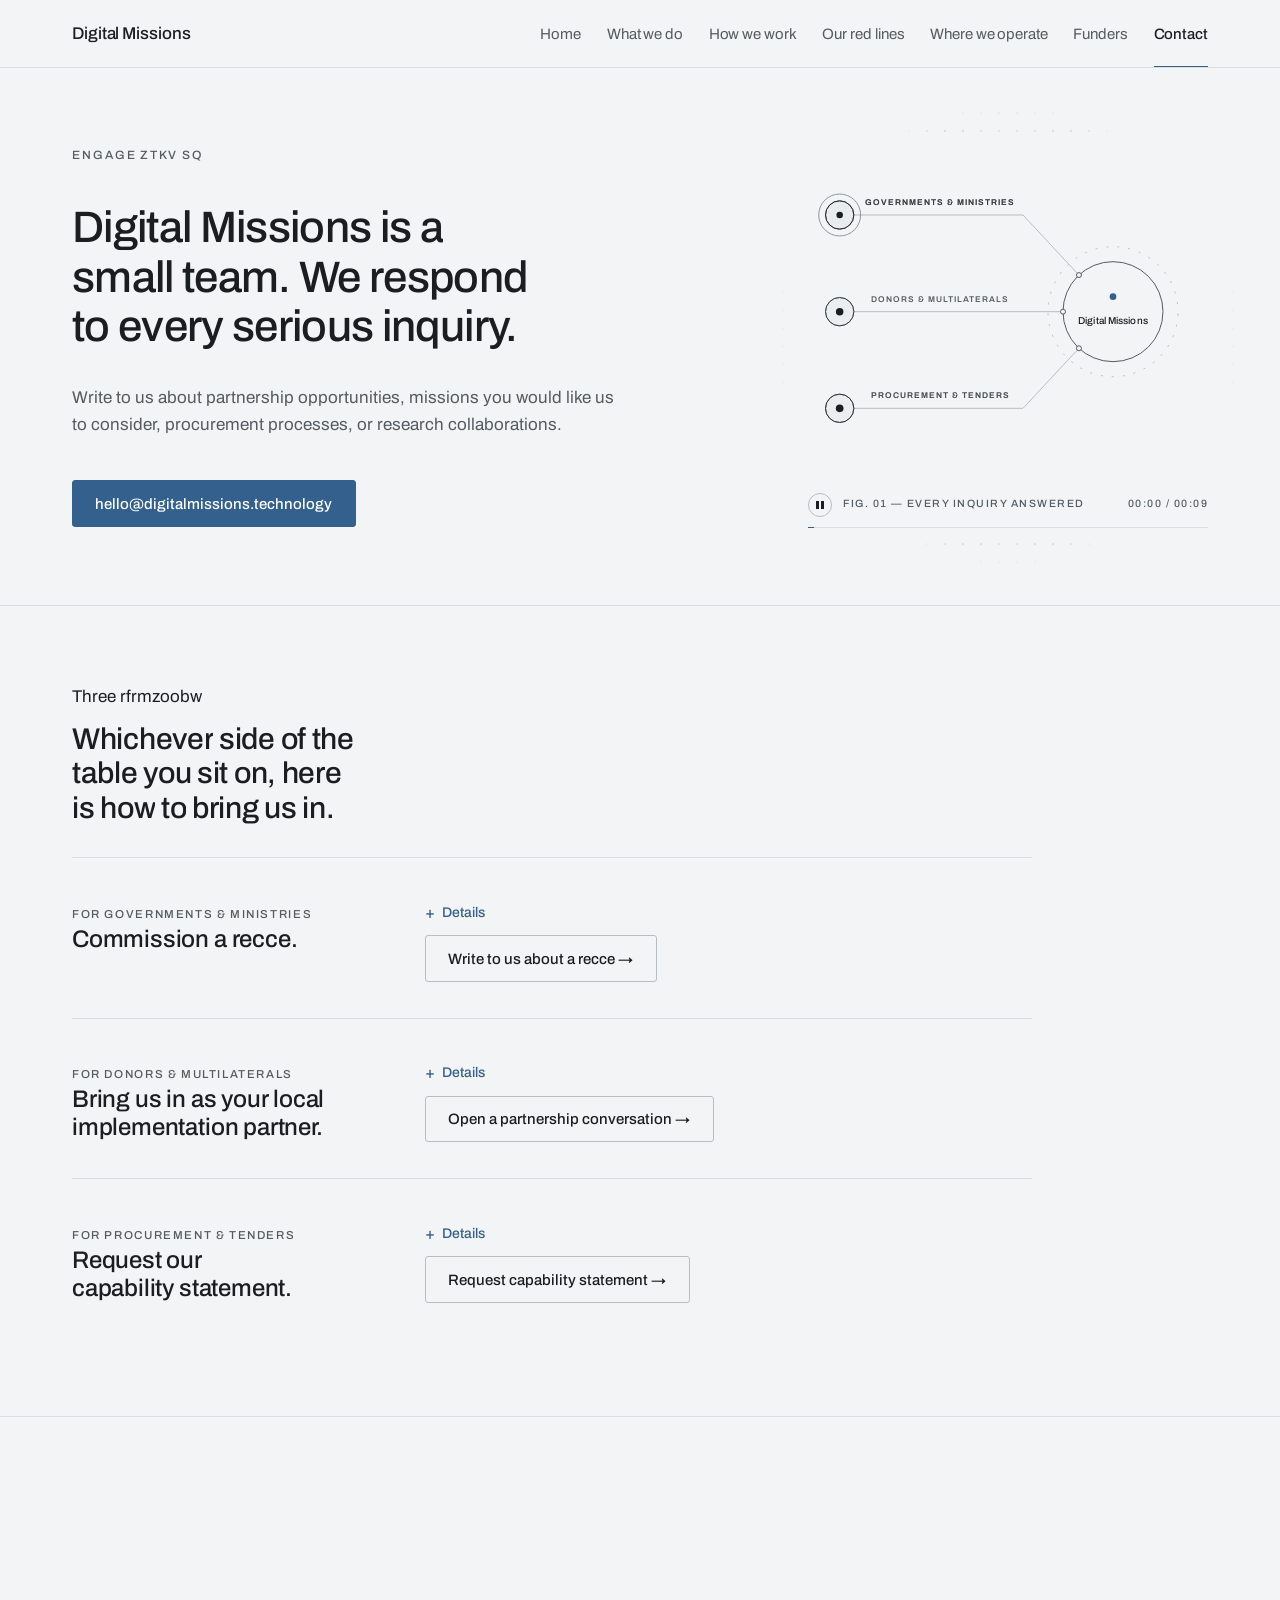
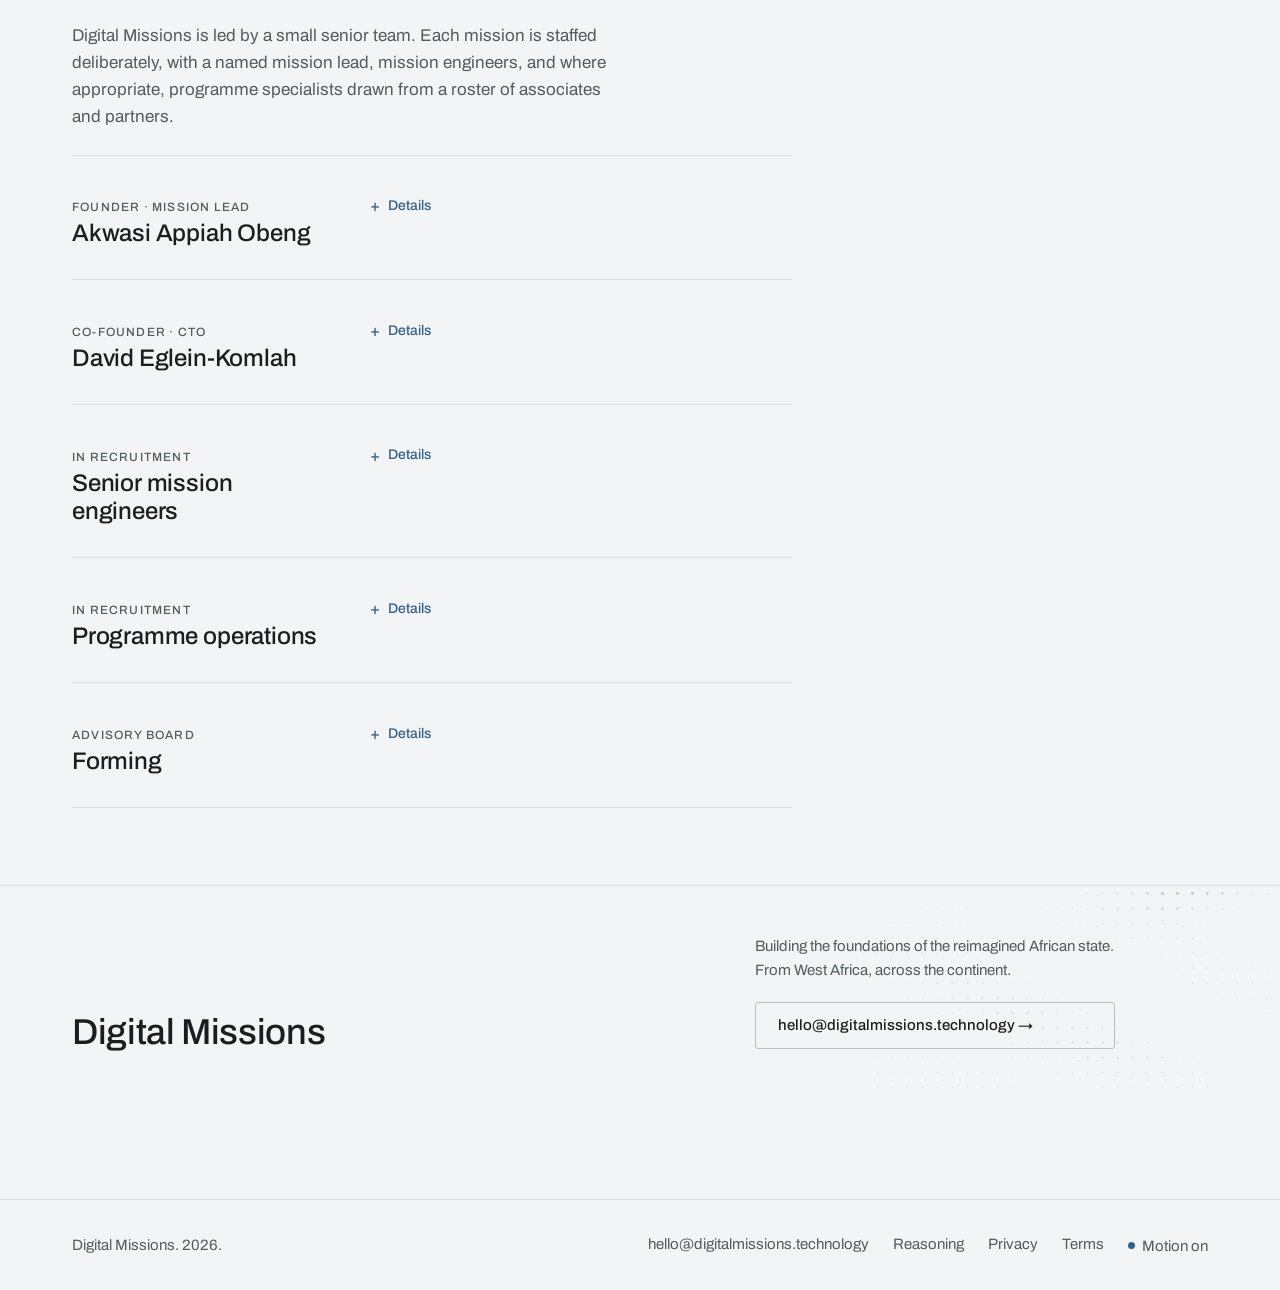
==== commit b347b46a: "Motion QA fixes: decode, pause, crosshair, draw-in budget, a11y, perf From the adversarial QA pass (" ====
--- a/contact.html
+++ b/contact.html
@@ -10,9 +10,9 @@
   <link rel="icon" type="image/svg+xml" href="assets/favicon.svg">
   <link rel="preconnect" href="https://fonts.googleapis.com">
   <link rel="preconnect" href="https://fonts.gstatic.com" crossorigin>
-  <link rel="stylesheet" href="assets/styles.css?v=20260926.3">
+  <link rel="stylesheet" href="assets/styles.css?v=20260926.6">
   <script>(function(d){try{if(!matchMedia('(prefers-reduced-motion: reduce)').matches){d.classList.add('motion');var p=null,s=null;try{p=localStorage.getItem('dm-motion');s=sessionStorage.getItem('dm-intro')}catch(e){}if(p==='paused'){d.classList.add('motion-paused')}else if(!s&&!location.hash){d.classList.add('intro')}setTimeout(function(){if(!window.DMMotion){d.classList.remove('motion','intro')}},2500)}}catch(e){}})(document.documentElement);</script>
-  <script src="assets/motion.js?v=20260926.3" defer></script>
+  <script src="assets/motion.js?v=20260926.6" defer></script>
 </head>
 <body>
 
@@ -61,7 +61,7 @@
       </div>
 
       <svg data-scene="hero-contact" class="plate hero-plate" data-loop="9" data-still="1.7" fill="none" stroke="currentColor" viewBox="0 0 480 400" xmlns="http://www.w3.org/2000/svg" role="img" aria-label="Schematic of three inbound channels, from governments and ministries, donors and multilaterals, and procurement and tenders, converging on Digital Missions, which acknowledges each inquiry and sends a reply back along the same channel.">
-        <title>Every serious inquiry, answered</title>
+        <title>Every inquiry answered</title>
         <!-- Three inbound channels -->
         <path class="plate-line" vector-effect="non-scaling-stroke" d="M55,84 L258,84 L325.115,156.086"/>
         <path class="plate-line" vector-effect="non-scaling-stroke" d="M55,200 L306,200"/>
--- a/assets/styles.css
+++ b/assets/styles.css
@@ -2899,12 +2899,13 @@
   transition-delay: calc(250ms + var(--i, 0) * 120ms + var(--c, 0) * 90ms);
 }
 .roll__strip > span { display: block; height: 1em; line-height: 1; }
-.is-in .roll__strip { transform: translateY(calc(var(--to) * -1em)); }
+.roll__strip { transform: translateY(calc(var(--to) * -1em)); }
+.motion:not(.motion-paused) .stat:not(.is-in) .roll__strip { transform: none; }
 
 /* --- Lifecycle: chapters playing in sequence ---------------------------- */
 
 .motion .lifecycle-stage { position: relative; transition: background-color .6s ease; }
-.motion .lifecycle-stage.is-active { background: var(--color-hero-bg); }
+.motion .lifecycle-stage.is-active { background-color: var(--color-hero-bg); }
 .lc-seg {
   position: absolute;
   inset: 0 0 auto 0;
@@ -2981,6 +2982,7 @@
 }
 .dm-intro.is-out { clip-path: inset(0 0 100% 0); }
 .dm-intro__mark {
+  white-space: nowrap;
   font-size: clamp(1.75rem, 3vw + 1rem, 3rem);
   font-weight: 500;
   letter-spacing: -0.015em;
@@ -3064,11 +3066,11 @@
 
 /* --- Plates lean toward the pointer; a crosshair reads out coordinates --- */
 
-.motion figure.scene[data-tilt] {
-  transition: transform .5s var(--ease-out), translate .2s linear;
-  transform-style: preserve-3d;
+.motion svg.plate[data-tilt] {
+  transition: transform .5s var(--ease-out);
   will-change: transform;
 }
+.motion .hero-soft figure.hero-plate { transition: translate .2s linear; }
 .dm-cross { pointer-events: none; opacity: 0; transition: opacity .2s ease; }
 .dm-cross.is-on { opacity: 1; }
 .dm-cross line {
@@ -3077,15 +3079,6 @@
   stroke-dasharray: 2 4;
   vector-effect: non-scaling-stroke;
   opacity: .55;
-}
-.dm-cross text {
-  fill: var(--color-accent);
-  stroke: none;
-  font-family: var(--font-mono);
-  font-size: 9px;
-  font-weight: 500;
-  letter-spacing: .08em;
-  font-variant-numeric: tabular-nums;
 }
 .motion-paused .dm-cross { display: none; }
 
@@ -3273,3 +3266,35 @@
   stroke-dasharray: 2 4;
   vector-effect: non-scaling-stroke;
 }
+
+/* --- Motion off: everything is simply there -------------------------------- */
+
+html.motion.motion-paused .hero-tag,
+html.motion.motion-paused .hero-soft .hero-summary,
+html.motion.motion-paused .hero-soft .hero-actions,
+html.motion.motion-paused [data-reveal] > *,
+html.motion.motion-paused [data-reveal-self] { opacity: 1; transform: none; transition: none; }
+html.motion.motion-paused .w__i { transform: none; transition: none; }
+html.motion.motion-paused .roll__strip,
+html.motion.motion-paused .stat .stat__num { transition: none; }
+html.motion.motion-paused .plate:not(.is-drawn) > :not(title):not(.fx) { opacity: 1; }
+
+/* --- Rows without inline padding keep the light but lose the outline ----- */
+
+@media (pointer: fine) {
+  .motion .audience:hover,
+  .motion .post-row:hover { box-shadow: none; }
+}
+
+/* --- The transport bar's room is held before the engine builds it -------- */
+
+.motion svg.plate.hero-plate[data-loop],
+.motion svg.plate.pillar-plate[data-loop] { margin-bottom: 3.6rem; }
+
+@media (max-width: 480px) {
+  .scene-bar { letter-spacing: .08em; column-gap: .5rem; }
+}
+
+@media print {
+  .roll__strip { transform: translateY(calc(var(--to) * -1em)) !important; transition: none !important; }
+}
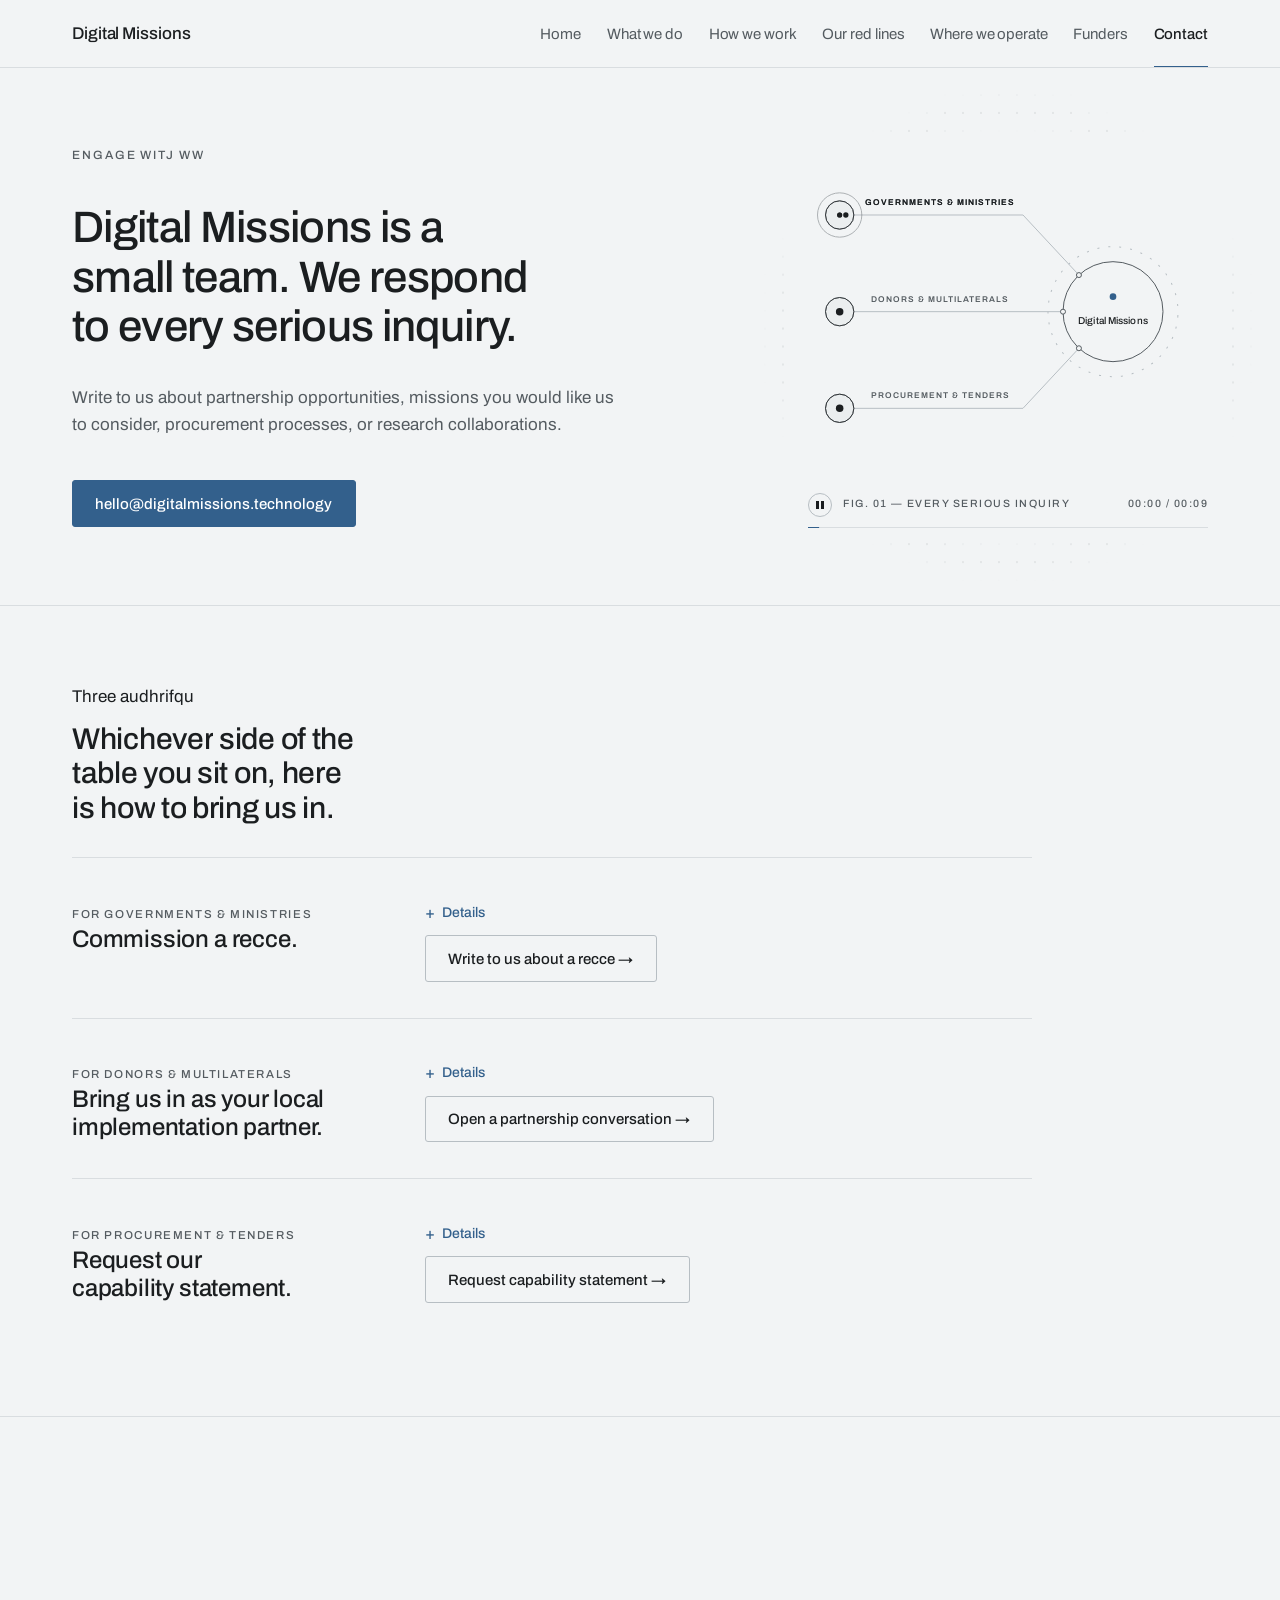
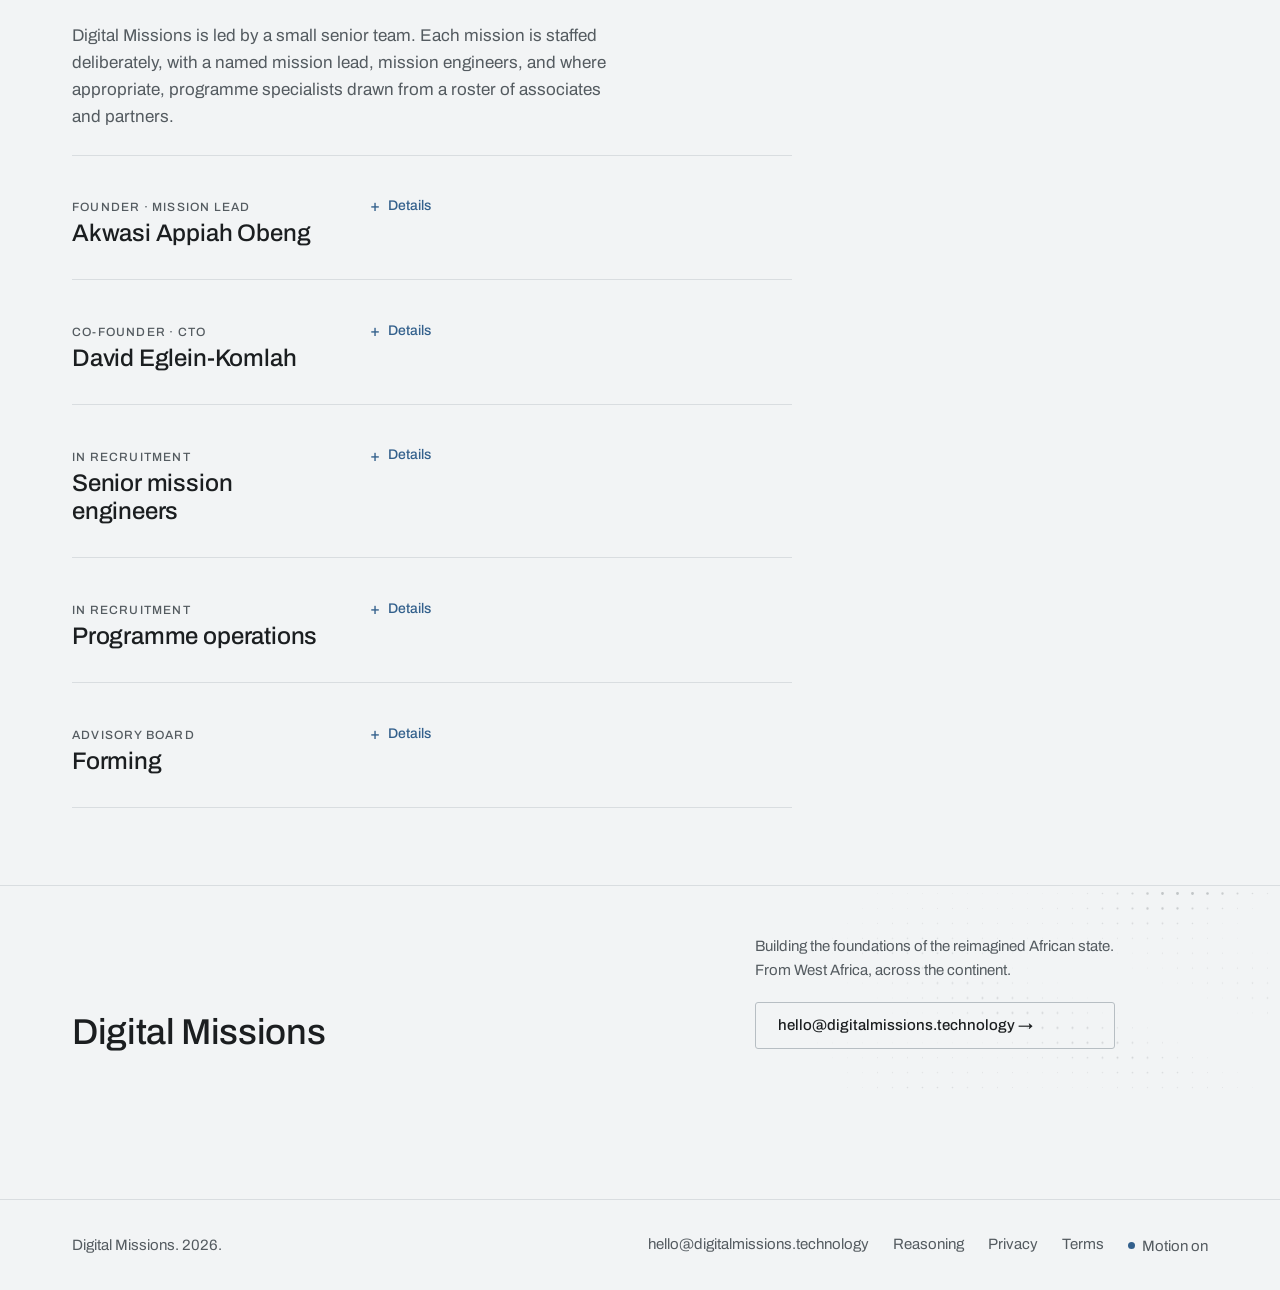
==== commit 3ff0712f: "Motion QA round 2: robustness, credibility, map, handover Robustness: engine callbacks, frames and p" ====
--- a/contact.html
+++ b/contact.html
@@ -10,9 +10,9 @@
   <link rel="icon" type="image/svg+xml" href="assets/favicon.svg">
   <link rel="preconnect" href="https://fonts.googleapis.com">
   <link rel="preconnect" href="https://fonts.gstatic.com" crossorigin>
-  <link rel="stylesheet" href="assets/styles.css?v=20260926.6">
-  <script>(function(d){try{if(!matchMedia('(prefers-reduced-motion: reduce)').matches){d.classList.add('motion');var p=null,s=null;try{p=localStorage.getItem('dm-motion');s=sessionStorage.getItem('dm-intro')}catch(e){}if(p==='paused'){d.classList.add('motion-paused')}else if(!s&&!location.hash){d.classList.add('intro')}setTimeout(function(){if(!window.DMMotion){d.classList.remove('motion','intro')}},2500)}}catch(e){}})(document.documentElement);</script>
-  <script src="assets/motion.js?v=20260926.6" defer></script>
+  <link rel="stylesheet" href="assets/styles.css?v=20260926.8">
+  <script>(function(d){try{if(!matchMedia('(prefers-reduced-motion: reduce)').matches){d.classList.add('motion');var p=null,s=null,w=/\bdm-intro\b/;try{p=localStorage.getItem('dm-motion')}catch(e){}try{s=sessionStorage.getItem('dm-intro')}catch(e){}if(!s&&w.test(window.name)){s='1'}if(p==='paused'){d.classList.add('motion-paused')}else if(!s&&!location.hash){d.classList.add('intro')}if(!d.classList.contains('intro')){try{sessionStorage.setItem('dm-intro','1')}catch(e){}if(!w.test(window.name)){window.name=(window.name+' dm-intro').replace(/^ /,'')}}setTimeout(function(){if(!window.DMMotion){d.classList.remove('motion','intro')}},2500)}}catch(e){}})(document.documentElement);</script>
+  <script src="assets/motion.js?v=20260926.8" defer></script>
 </head>
 <body>
 
@@ -60,8 +60,8 @@
         <a class="btn btn--filled" href="mailto:hello@digitalmissions.technology">hello@digitalmissions.technology</a>
       </div>
 
-      <svg data-scene="hero-contact" class="plate hero-plate" data-loop="9" data-still="1.7" fill="none" stroke="currentColor" viewBox="0 0 480 400" xmlns="http://www.w3.org/2000/svg" role="img" aria-label="Schematic of three inbound channels, from governments and ministries, donors and multilaterals, and procurement and tenders, converging on Digital Missions, which acknowledges each inquiry and sends a reply back along the same channel.">
-        <title>Every inquiry answered</title>
+      <svg data-scene="hero-contact" class="plate hero-plate" data-loop="9" data-still="1.7" fill="none" stroke="currentColor" viewBox="0 0 480 400" xmlns="http://www.w3.org/2000/svg" role="img" aria-label="Schematic of three inbound channels, from governments and ministries, donors and multilaterals, and procurement and tenders, converging on Digital Missions, which acknowledges each serious inquiry and sends a reply back along the same channel.">
+        <title>Every serious inquiry</title>
         <!-- Three inbound channels -->
         <path class="plate-line" vector-effect="non-scaling-stroke" d="M55,84 L258,84 L325.115,156.086"/>
         <path class="plate-line" vector-effect="non-scaling-stroke" d="M55,200 L306,200"/>
--- a/assets/styles.css
+++ b/assets/styles.css
@@ -2945,8 +2945,20 @@
 @media print {
   .dm-playhead,
   .scene-bar,
-  .plate .fx { display: none !important; }
-  .motion * { opacity: 1 !important; transform: none !important; visibility: visible !important; }
+  .plate .fx,
+  .ecowas-map .fx,
+  .map-scan { display: none !important; }
+  .motion [data-reveal] > *,
+  .motion [data-reveal-self],
+  .motion .w__i,
+  .motion .hero-tag,
+  .motion .hero-soft .hero-summary,
+  .motion .hero-soft .hero-actions { opacity: 1 !important; transform: none !important; }
+  .motion .plate > :not(.fx),
+  .motion .ecowas-map .country { opacity: 1 !important; }
+  .motion .plate .fx-hide,
+  .motion .hero-soft h1,
+  .motion .dark-block h2 { visibility: visible !important; }
 }
 
 /* ==========================================================================
@@ -3074,7 +3086,7 @@
 .dm-cross { pointer-events: none; opacity: 0; transition: opacity .2s ease; }
 .dm-cross.is-on { opacity: 1; }
 .dm-cross line {
-  stroke: var(--color-accent);
+  stroke: var(--color-text-muted);
   stroke-width: 1;
   stroke-dasharray: 2 4;
   vector-effect: non-scaling-stroke;
@@ -3114,7 +3126,7 @@
 
 .motion .stat .stat__num {
   padding-bottom: .35rem;
-  background: linear-gradient(var(--color-accent), var(--color-accent)) no-repeat left bottom / 0 1px;
+  background: linear-gradient(var(--color-text), var(--color-text)) no-repeat left bottom / 0 1px;
 }
 .motion .stat.is-in .stat__num {
   background-size: 2.25rem 1px;
@@ -3289,7 +3301,7 @@
 /* --- The transport bar's room is held before the engine builds it -------- */
 
 .motion svg.plate.hero-plate[data-loop],
-.motion svg.plate.pillar-plate[data-loop] { margin-bottom: 3.6rem; }
+.motion svg.plate.pillar-plate[data-loop] { margin-bottom: calc(.9rem + 35.4px); }
 
 @media (max-width: 480px) {
   .scene-bar { letter-spacing: .08em; column-gap: .5rem; }
@@ -3298,3 +3310,25 @@
 @media print {
   .roll__strip { transform: translateY(calc(var(--to) * -1em)) !important; transition: none !important; }
 }
+
+/* --- Prohibitions never take the accent ------------------------------------ */
+
+@media (pointer: fine) {
+  .motion [data-reveal]:has(.redline-glyph) {
+    background-image: radial-gradient(280px circle at var(--mx, -400px) var(--my, -400px),
+      color-mix(in srgb, var(--color-text) 5%, transparent), transparent 70%);
+  }
+  .motion [data-reveal]:has(.redline-glyph):hover {
+    box-shadow: inset 0 0 0 1px color-mix(in srgb, var(--color-text) 22%, transparent);
+  }
+}
+
+/* --- Map labels stay whole on hover and focus ----------------------------- */
+
+.ecowas-map .country:hover text,
+.ecowas-map .country:focus text {
+  stroke: var(--color-accent);
+  stroke-width: 4px;
+  paint-order: stroke;
+  stroke-linejoin: round;
+}
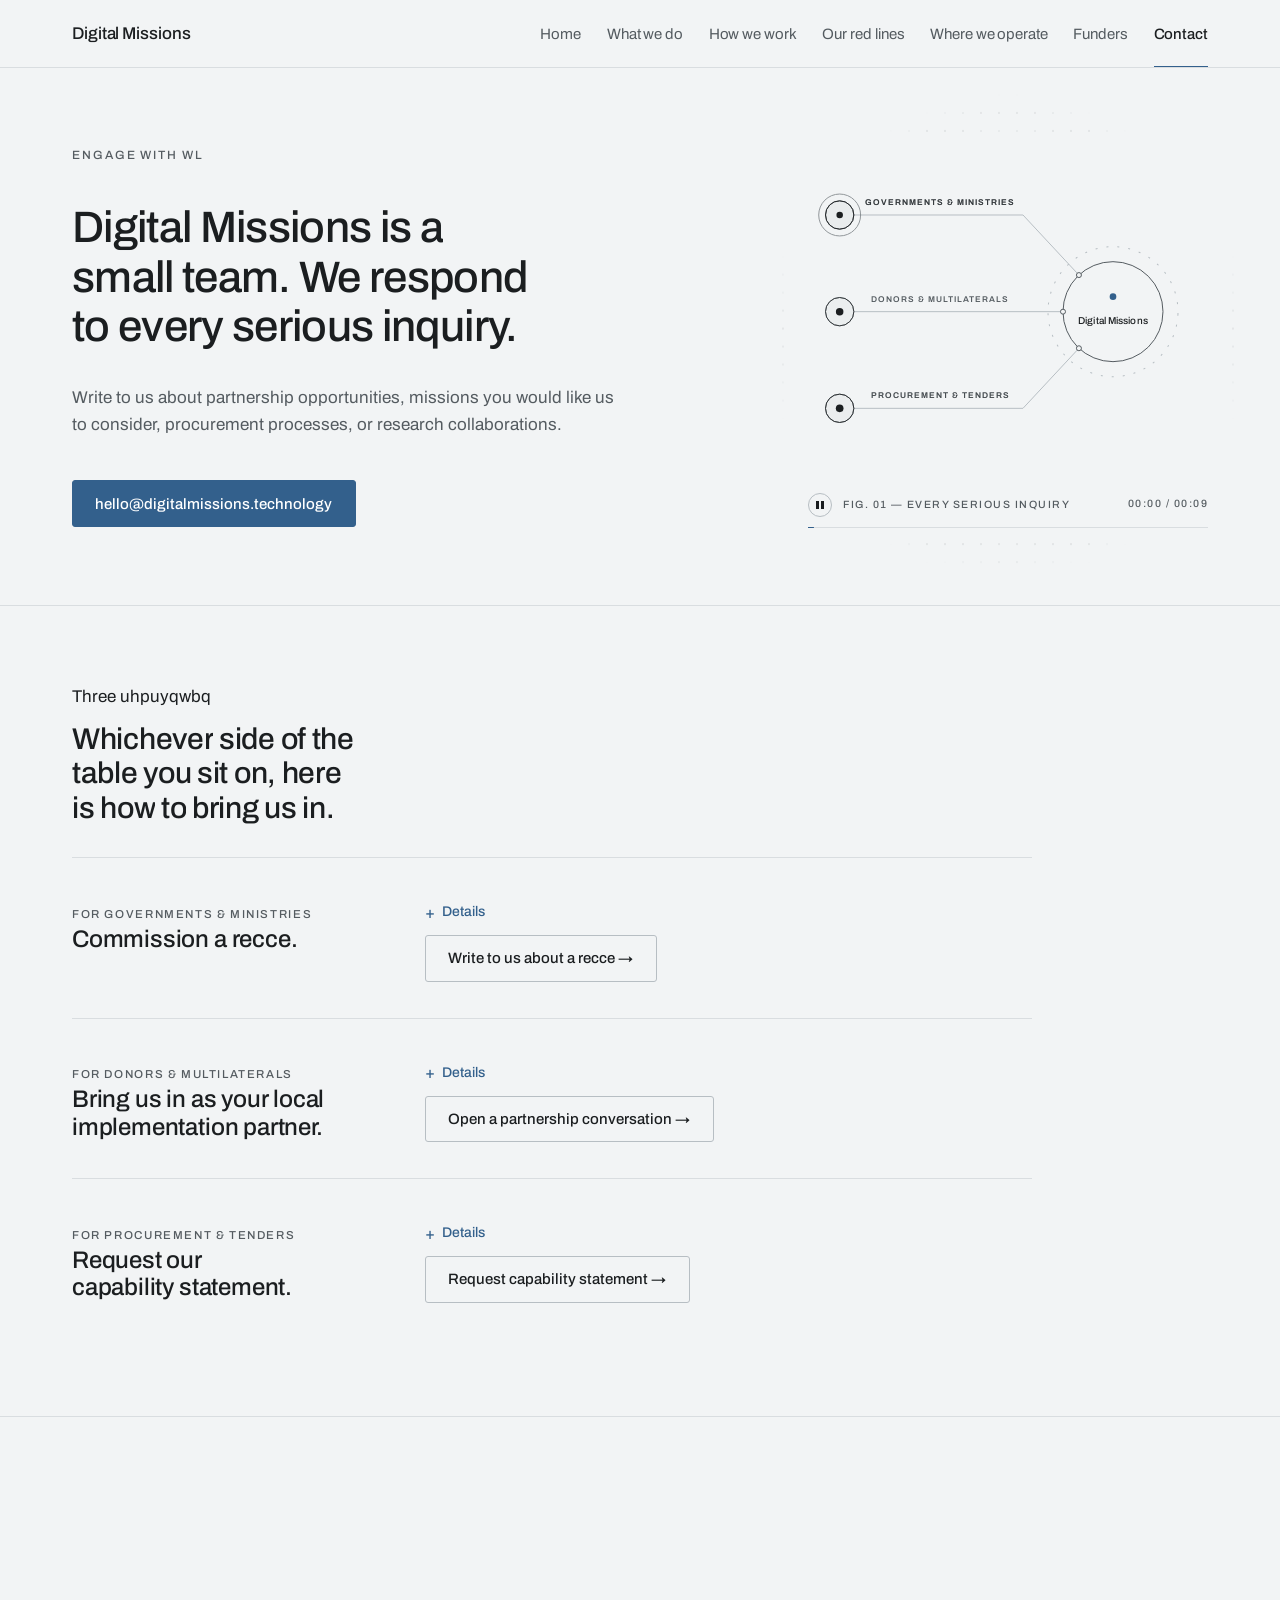
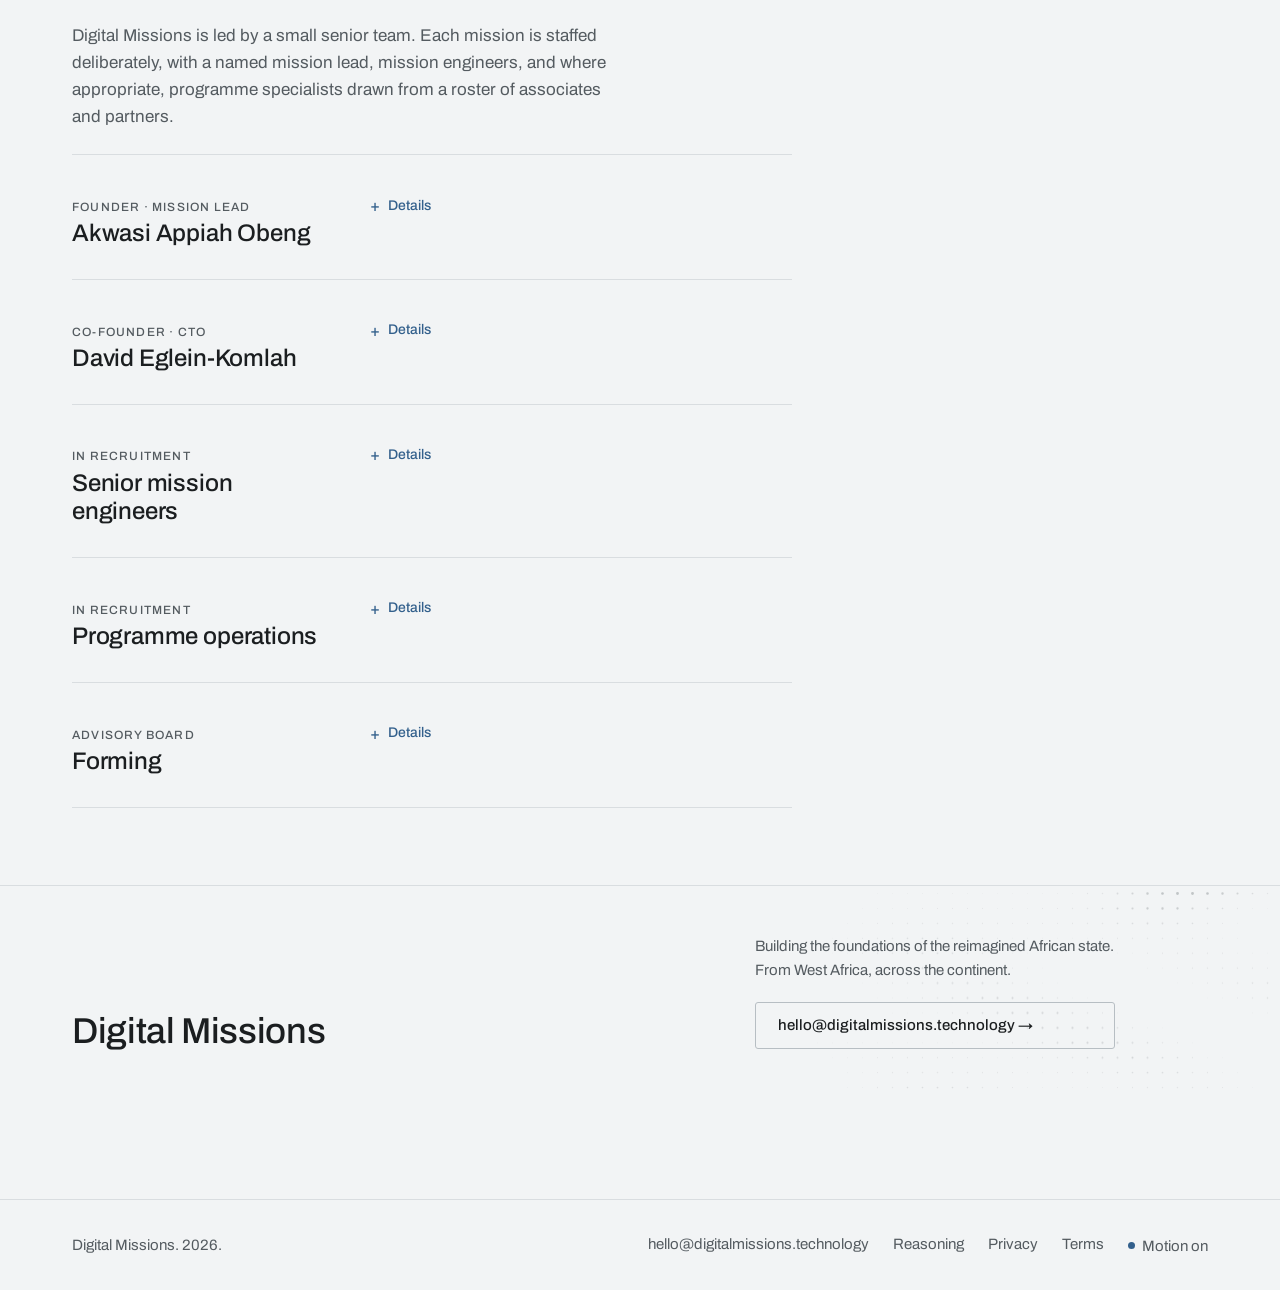
==== commit 71ae16ad: "Motion QA regression pass: the last six reproducing issues From the regression re-test of all 51 rou" ====
--- a/contact.html
+++ b/contact.html
@@ -10,9 +10,9 @@
   <link rel="icon" type="image/svg+xml" href="assets/favicon.svg">
   <link rel="preconnect" href="https://fonts.googleapis.com">
   <link rel="preconnect" href="https://fonts.gstatic.com" crossorigin>
-  <link rel="stylesheet" href="assets/styles.css?v=20260926.8">
+  <link rel="stylesheet" href="assets/styles.css?v=20260926.9">
   <script>(function(d){try{if(!matchMedia('(prefers-reduced-motion: reduce)').matches){d.classList.add('motion');var p=null,s=null,w=/\bdm-intro\b/;try{p=localStorage.getItem('dm-motion')}catch(e){}try{s=sessionStorage.getItem('dm-intro')}catch(e){}if(!s&&w.test(window.name)){s='1'}if(p==='paused'){d.classList.add('motion-paused')}else if(!s&&!location.hash){d.classList.add('intro')}if(!d.classList.contains('intro')){try{sessionStorage.setItem('dm-intro','1')}catch(e){}if(!w.test(window.name)){window.name=(window.name+' dm-intro').replace(/^ /,'')}}setTimeout(function(){if(!window.DMMotion){d.classList.remove('motion','intro')}},2500)}}catch(e){}})(document.documentElement);</script>
-  <script src="assets/motion.js?v=20260926.8" defer></script>
+  <script src="assets/motion.js?v=20260926.9" defer></script>
 </head>
 <body>
 
--- a/assets/styles.css
+++ b/assets/styles.css
@@ -3332,3 +3332,16 @@
   paint-order: stroke;
   stroke-linejoin: round;
 }
+
+/* --- Glyph redraws hide the loop at once ----------------------------------- */
+
+.motion .plate.is-redrawing .fx { opacity: 0; transition: none; }
+
+/* --- Film titles wrap rather than truncate --------------------------------- */
+
+.scene-bar__label {
+  white-space: normal;
+  overflow: visible;
+  text-overflow: clip;
+  line-height: 1.35;
+}
